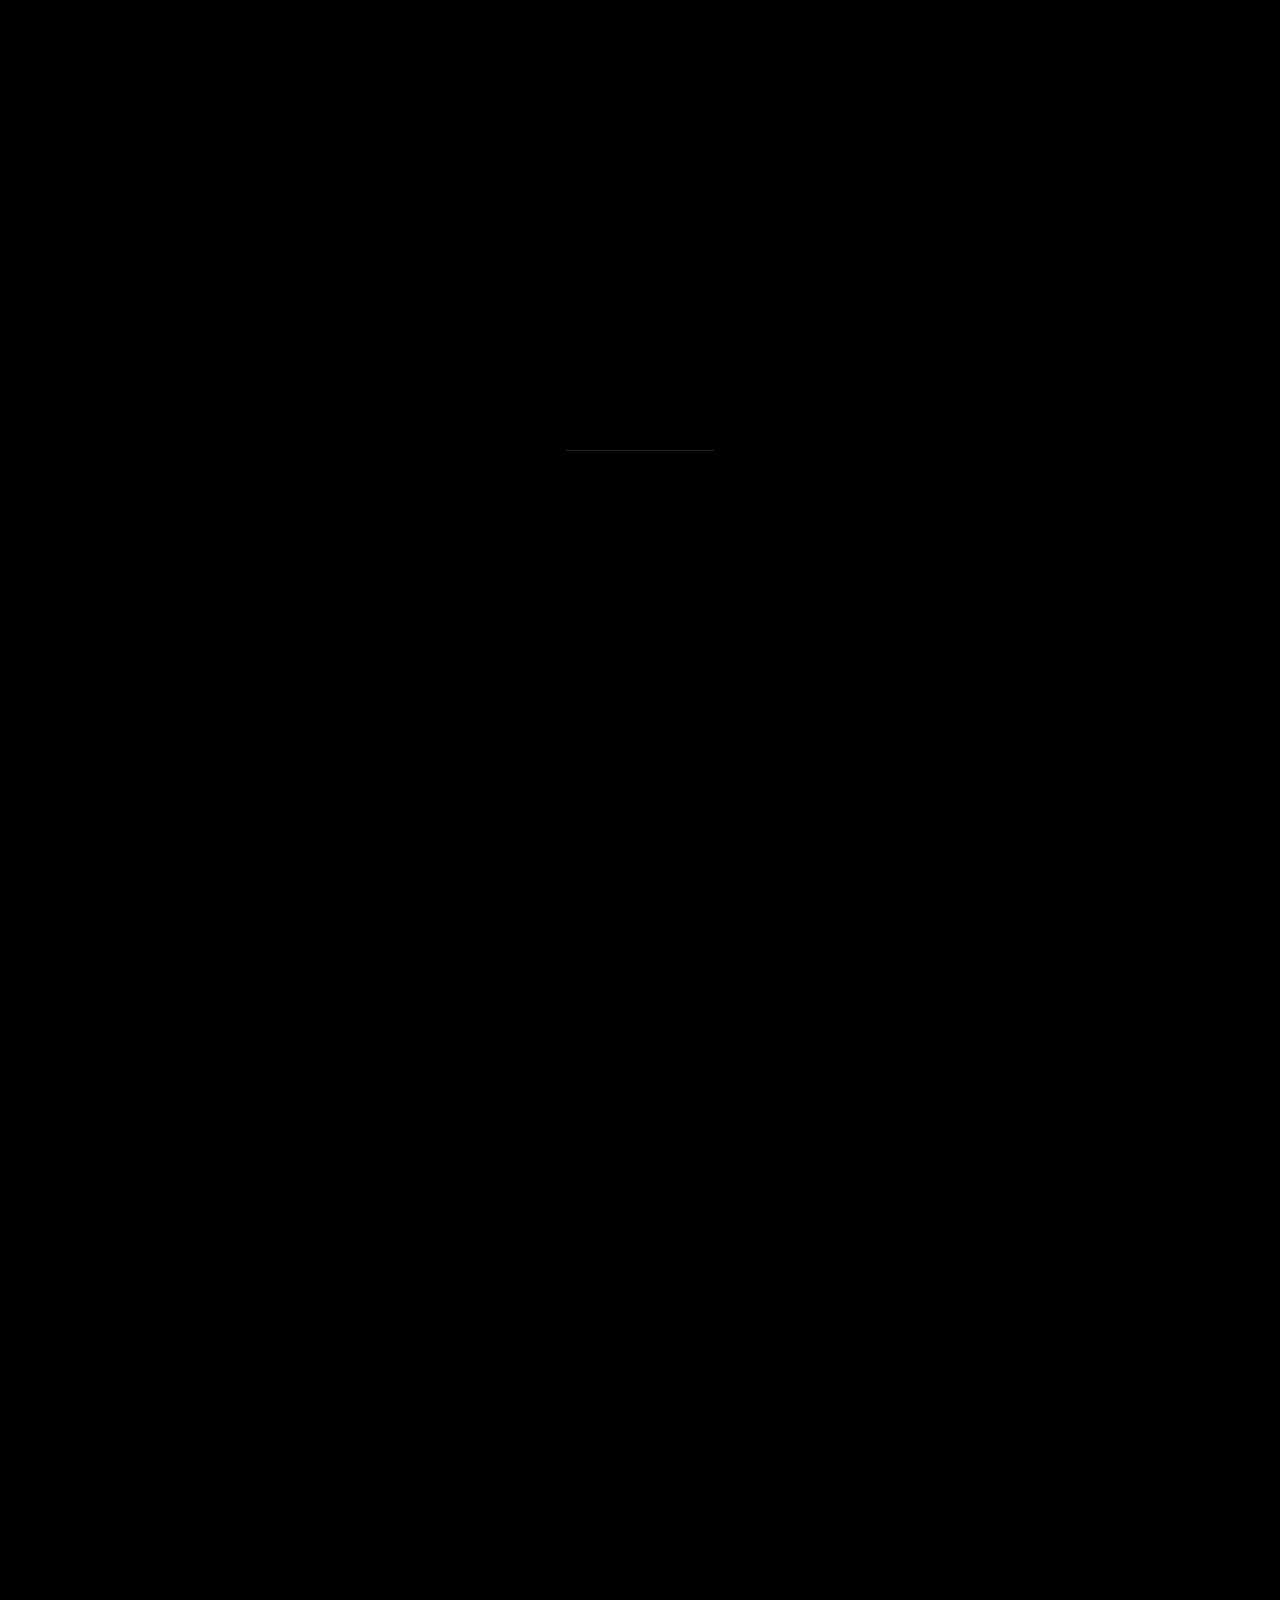
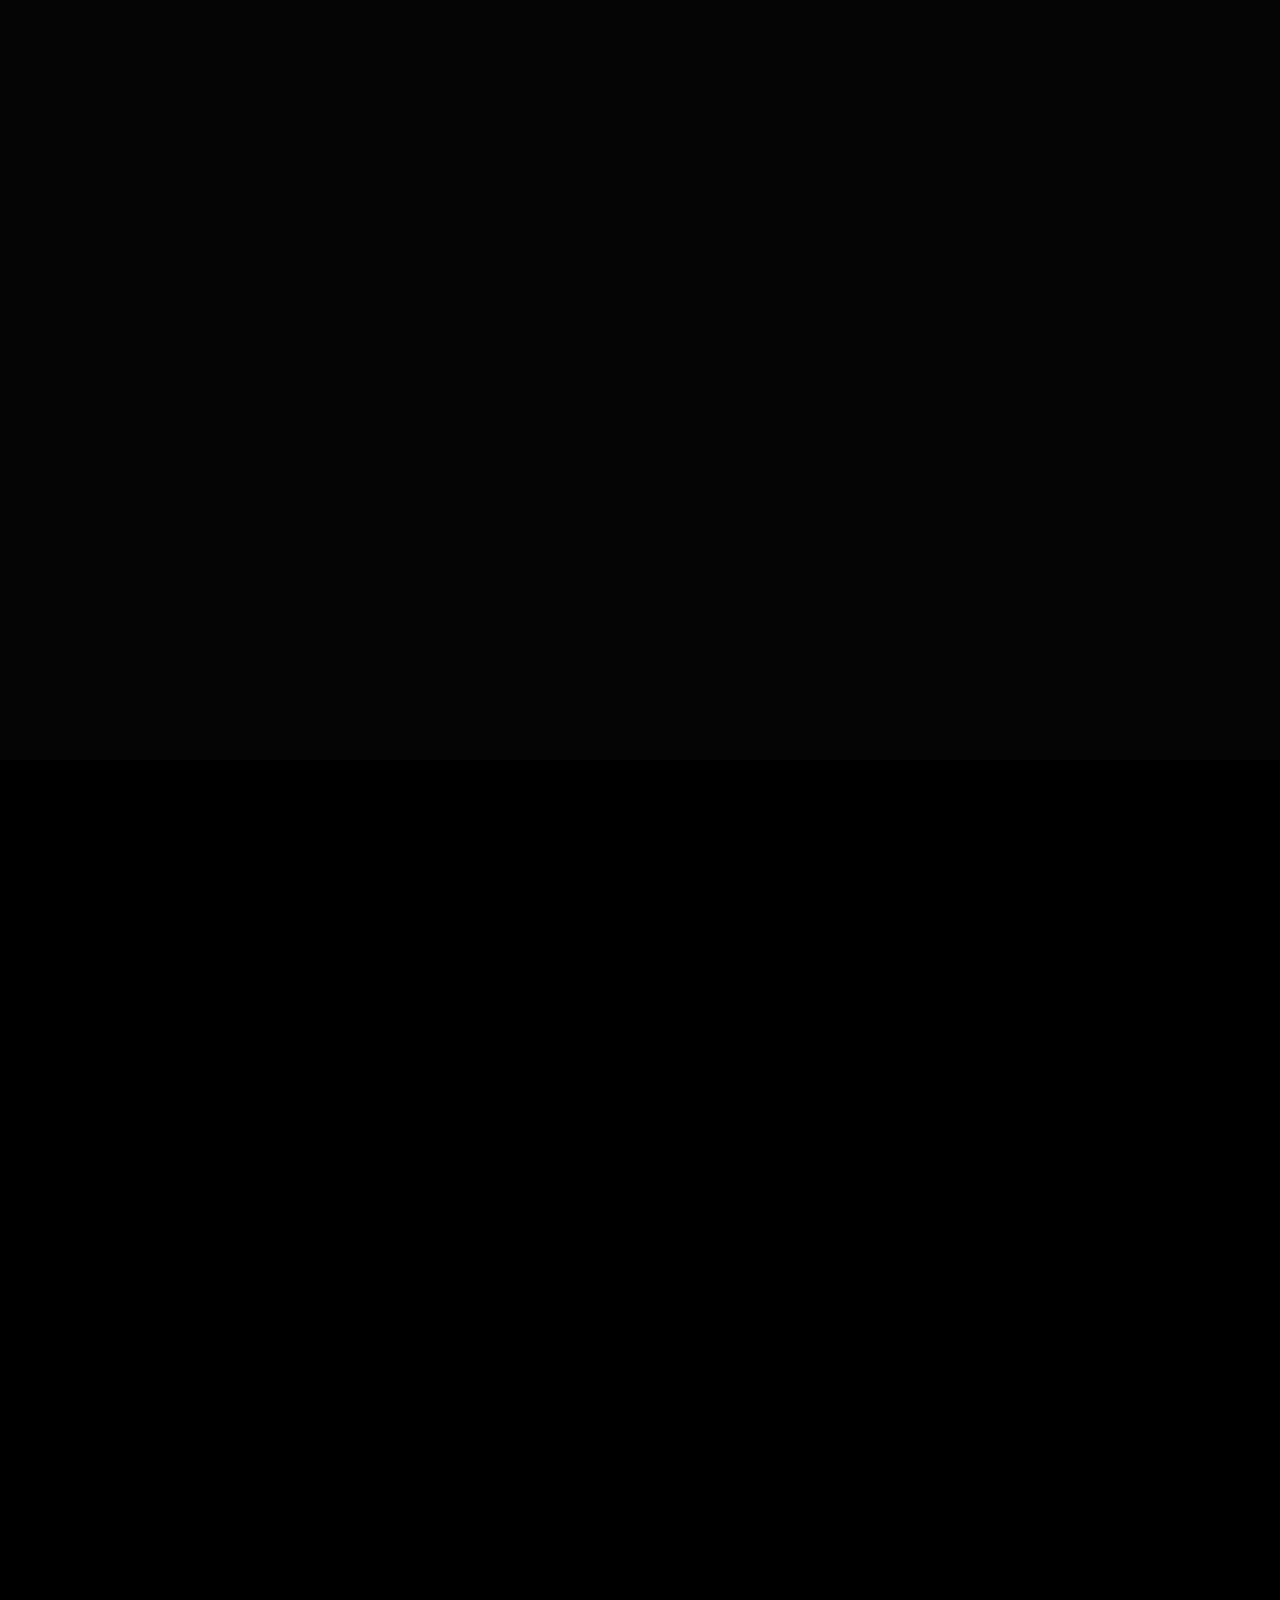
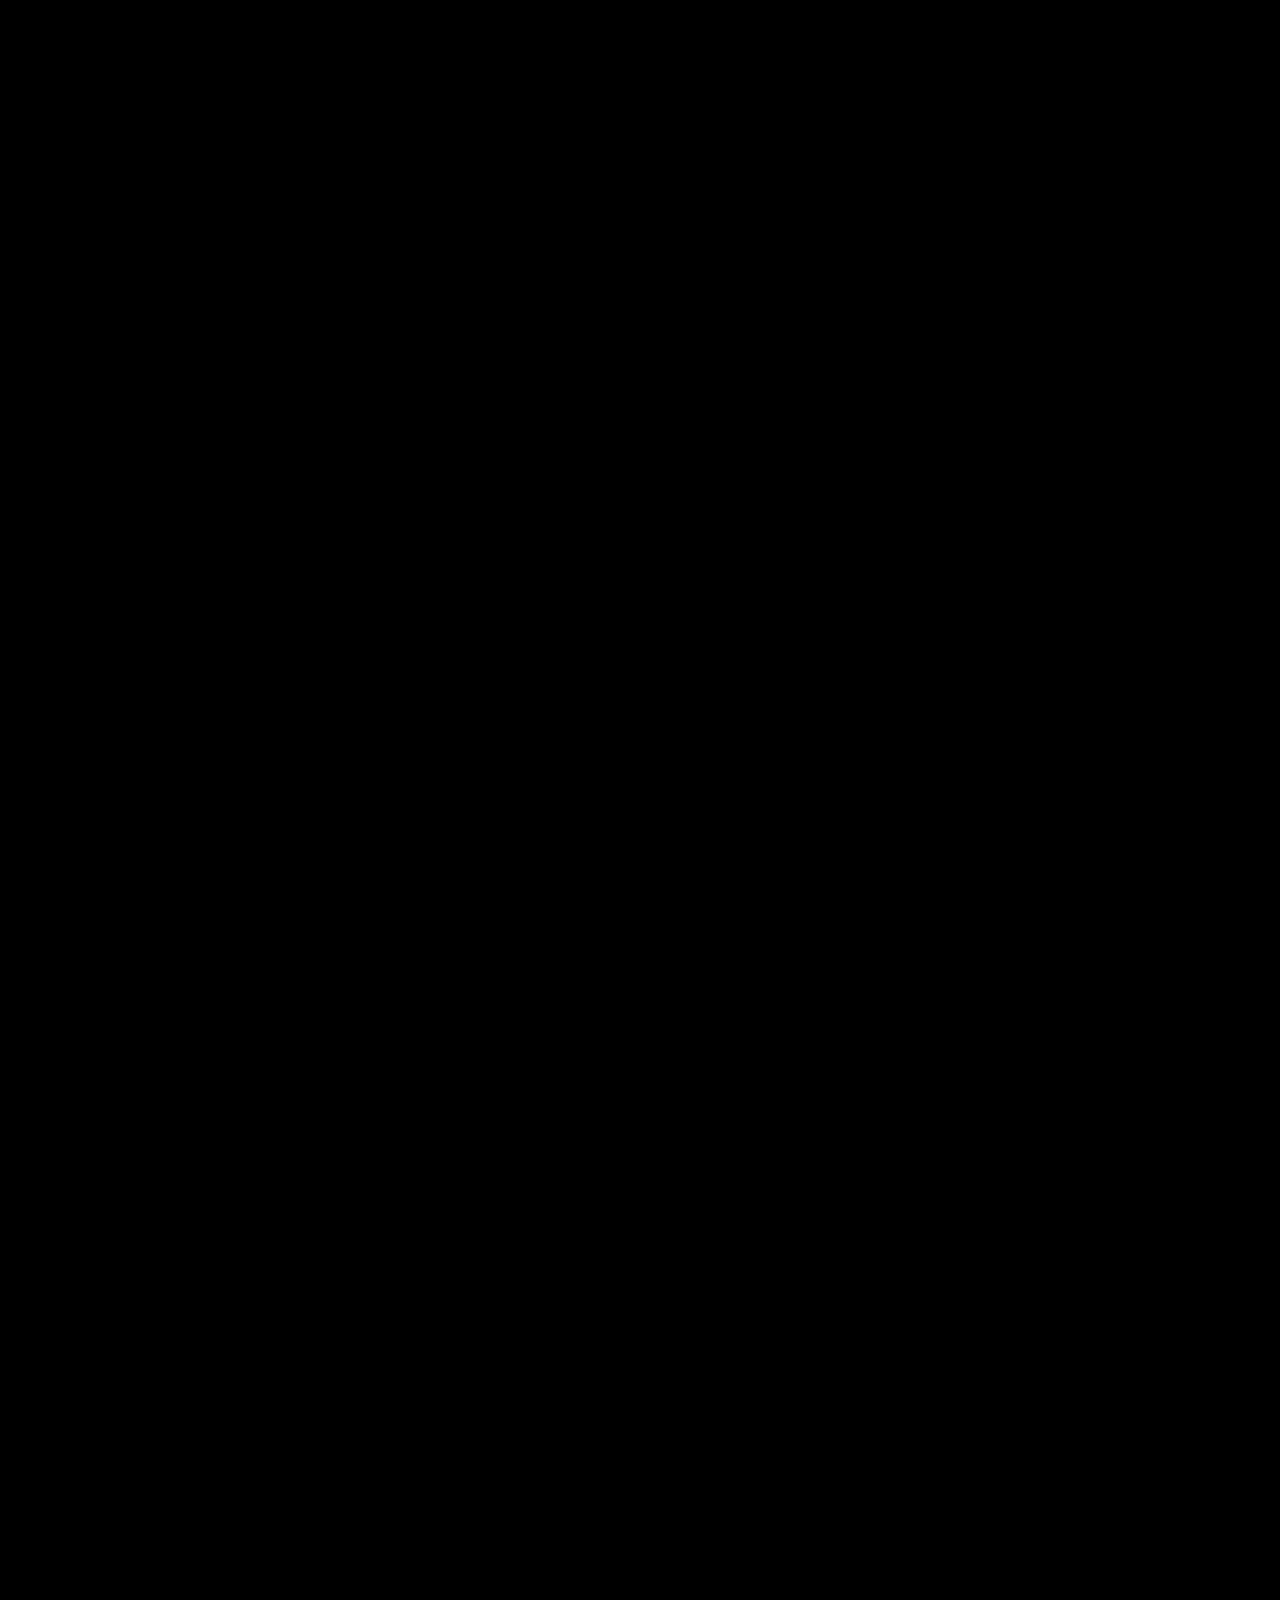
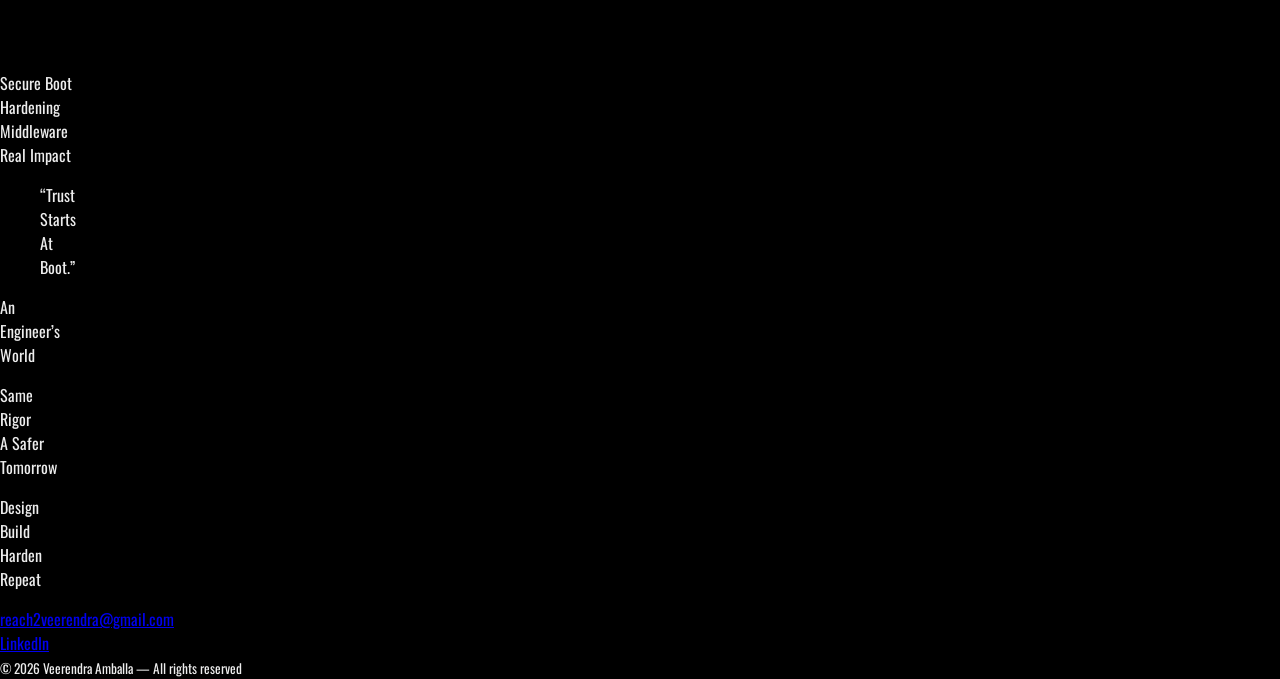
==== index.html @ 93f6debb "Publish veerendraamballa.com Static site for GitHub Pages: index.html, src/, public/, CNAME. Built f" ====
<!doctype html>
<html lang="en" class="is-booting">
<head>
<meta charset="utf-8">
<meta name="viewport" content="width=device-width, initial-scale=1, viewport-fit=cover">
<title>VEERENDRA AMBALLA — Embedded C++ · Automotive Cybersecurity · Secure Systems</title>
<meta name="description" content="Portfolio of Veerendra Amballa — embedded C++ and automotive cybersecurity lead. Secure boot, platform hardening, SOME/IP security, ISO/SAE 21434.">
<meta name="theme-color" content="#000000">
<link rel="canonical" href="https://veerendraamballa.com/">
<meta property="og:type" content="website">
<meta property="og:url" content="https://veerendraamballa.com/">
<meta property="og:title" content="Veerendra Amballa — Embedded C++ · Automotive Cybersecurity">
<meta property="og:description" content="Secure boot, platform hardening, SOME/IP security and ISO/SAE 21434. Ten years across BMW TechWorks, Aptiv, Harman and Honeywell.">
<meta property="og:image" content="https://veerendraamballa.com/public/og.jpg">
<meta property="og:image:width" content="1200">
<meta property="og:image:height" content="630">
<meta name="twitter:card" content="summary_large_image">
<link rel="icon" href="public/favicon.svg" type="image/svg+xml">

<link rel="preload" href="public/fonts/anton-400.woff2" as="font" type="font/woff2" crossorigin>
<link rel="preload" href="public/fonts/oswald-500.woff2" as="font" type="font/woff2" crossorigin>
<link rel="preload" href="public/fonts/oswald-700.woff2" as="font" type="font/woff2" crossorigin>
<link rel="stylesheet" href="src/styles/app.css">
<link rel="stylesheet" href="src/styles/universe.css">
<link rel="stylesheet" href="src/styles/chrono.css">
<link rel="stylesheet" href="src/styles/projects.css">
<link rel="stylesheet" href="src/styles/finale.css">
<link rel="stylesheet" href="src/styles/contact.css">
</head>
<body>

<!-- the real heading, for search engines and screen readers; the visible
     wordmark is drawn on the canvas so video can be clipped inside its letters -->
<h1 class="sr-only">Veerendra Amballa — Embedded C++ and Automotive Cybersecurity Lead. Welcome to my world.</h1>

<div class="stage-wrap">
  <canvas id="stage" aria-hidden="true"></canvas>

  <!-- ------------------------------------------------------------------ -->
  <header class="hdr" id="hdr">
    <svg class="hdr__rule" id="hdrRule" aria-hidden="true" preserveAspectRatio="none">
      <polyline id="hdrRulePath" fill="none" stroke="currentColor" stroke-width="1.25"
                vector-effect="non-scaling-stroke"/>
    </svg>

    <a class="hdr__mark" href="#" aria-label="Veerendra Amballa, home">
      <span class="mark-word">VEERENDRA</span>
    </a>

    <span class="hdr__div" aria-hidden="true"></span>

    <p class="hdr__roles">
      <span>Embedded C++</span><span>Cybersecurity</span><span>Secure Systems</span>
    </p>

    <nav class="hdr__nav" aria-label="Primary">
      <ul>
        <li><a href="#" class="is-active" data-nav>Home</a></li>
        <li><a href="#gallery" data-nav>Work</a></li>
        <li><a href="#chrono" data-nav>Journey</a></li>
        <li><a href="#universe" data-nav>Stack</a></li>
        <li><a href="#fin" data-nav>Contact</a></li>
      </ul>
    </nav>

    <div class="hdr__meta">
      <a class="hdr__link" href="https://www.linkedin.com/in/veerendra-amballa-807321243" target="_blank" rel="me noopener">LinkedIn<svg class="ic" viewBox="0 0 12 12" aria-hidden="true"><path d="M3 9 9 3M4.2 3H9v4.8" fill="none" stroke="currentColor" stroke-width="1.4" stroke-linecap="round" stroke-linejoin="round"/></svg><span class="sr-only"> (opens in a new tab)</span></a>
      <a class="hdr__cta" href="mailto:reach2veerendra@gmail.com">Get in touch</a>
    </div>

    <button class="hdr__burger" id="burger" aria-expanded="false" aria-controls="hdrNavMobile">
      <span aria-hidden="true"></span><span aria-hidden="true"></span>
      <span class="sr-only">Menu</span>
    </button>
  </header>

  <!-- ------------------------------------------------------------------ -->
  <div class="furniture" aria-hidden="true">
    <p class="welcome" id="welcome">
      <b class="welcome__dots">•••</b>
      <span class="welcome__text">Welcome to my world</span>
      <b class="welcome__dots">•••</b>
    </p>

    <p class="chip chip--artist" id="chipArtist"><span>•Engineer Veerendra•</span></p>
    <p class="chip chip--legend" id="chipLegend"><span>•10+ Years•</span></p>

    <div class="arrows arrows--l" id="arrowsL"></div>
    <div class="arrows arrows--r" id="arrowsR"></div>
    <!-- only the bottom-right grid remains: the top-left one sat under the
         navigation and fought with it -->
    <div class="grid-dots grid-dots--br" id="dotsBR"></div>
  </div>

  <!-- ------------------------------------------------------------------ -->
  <nav class="menu" id="menu" aria-label="Primary, expanded" hidden>
    <ul>
      <li><a href="#" class="is-active" data-nav>Home</a></li>
      <li><a href="#gallery" data-nav>Work</a></li>
      <li><a href="#chrono" data-nav>Journey</a></li>
      <li><a href="#universe" data-nav>Stack</a></li>
      <li><a href="#fin" data-nav>Contact</a></li>
    </ul>
    <p class="menu__contact">
      <a class="menu__c menu__c--solid" href="mailto:reach2veerendra@gmail.com"><svg class="ic" viewBox="0 0 16 12" aria-hidden="true"><path d="M1 1h14v10H1zM1 1.5l7 5.2 7-5.2" fill="none" stroke="currentColor" stroke-width="1.3" stroke-linejoin="round"/></svg>Email me</a>
      <a class="menu__c" href="https://www.linkedin.com/in/veerendra-amballa-807321243" target="_blank" rel="me noopener">LinkedIn<svg class="ic" viewBox="0 0 12 12" aria-hidden="true"><path d="M3 9 9 3M4.2 3H9v4.8" fill="none" stroke="currentColor" stroke-width="1.4" stroke-linecap="round" stroke-linejoin="round"/></svg></a>
    </p>
    <p class="menu__tag">••• Welcome to my world •••</p>
  </nav>

  <!-- ------------------------------------------------------------------ -->
  <div class="boot" id="boot">
    <div class="boot__bar"><i id="bootFill"></i></div>
    <button class="boot__enter" id="bootEnter" hidden>
      <span>Enter</span>
    </button>
  </div>

  <noscript>
    <div class="fallback">
      <p>VEERENDRA</p>
      <small>This opening is an animated experience. Please enable JavaScript.</small>
    </div>
  </noscript>
</div>

<main class="flow">
  <!-- the hero above is position:fixed, so this reserves its scroll height -->
  <div class="hero-spacer" aria-hidden="true"></div>

  <!-- ==================================================================== -->
  <!-- The creative-universe film itself, played as supplied. All labels and
       cards are part of the footage; the DOM adds only what a screen reader
       needs and a veil that breathes over the loop seam. -->
  <!-- The engineering universe: Veerendra's stack as a room of floating
       glass cards around the figure. Live DOM + SVG, no footage. -->
  <section class="universe" id="universe" aria-labelledby="uniTitle">
    <div class="universe__room" aria-hidden="true">
      <div class="universe__glow"></div>
      <svg class="universe__core" viewBox="-100 -100 200 200">
        <circle r="92" class="c1"/><circle r="74" class="c2"/>
        <circle r="56" class="c3"/><circle r="38" class="c4"/>
      </svg>
      <svg class="universe__lines" id="uniLines" preserveAspectRatio="none"></svg>
      <div class="universe__floor"><i></i><i></i><i></i></div>
    </div>

    <header class="universe__title" id="uniTitle">
      <p class="universe__over">Scene 02</p>
      <h2 class="universe__name">The Engineering<br>Universe</h2>
      <p class="universe__sub">C++ · Linux · QNX · Security</p>
    </header>

    <div class="universe__world" id="uniWorld">
      <ul class="universe__deck" id="uniDeck">
        <li class="u-card" style="--x:0.25;--y:0.19;--w:0.15;--d:0.55;--i:0">
          <span class="u-card__in"><b>C++</b><strong>C++11 / 14 / 17</strong><em>Embedded C++ · STL · POSIX</em></span>
        </li>
        <li class="u-card" style="--x:0.15;--y:0.4;--w:0.135;--d:0.85;--i:1">
          <span class="u-card__in"><b>LNX</b><strong>Embedded Linux</strong><em>Yocto · hardening</em></span>
        </li>
        <li class="u-card" style="--x:0.345;--y:0.415;--w:0.085;--d:0.35;--i:2">
          <span class="u-card__in"><b>QNX</b><strong>QNX</strong><em>RTOS platforms</em></span>
        </li>
        <li class="u-card" style="--x:0.3;--y:0.56;--w:0.08;--d:0.3;--i:3">
          <span class="u-card__in"><b>AAOS</b><strong>Android Automotive</strong><em>AVB · DM-Verity</em></span>
        </li>
        <li class="u-card" style="--x:0.23;--y:0.72;--w:0.095;--d:0.6;--i:4">
          <span class="u-card__in"><b>SEL</b><strong>SELinux</strong><em>Policy · KASLR</em></span>
        </li>
        <li class="u-card" style="--x:0.395;--y:0.7;--w:0.075;--d:0.25;--i:5">
          <span class="u-card__in"><b>TLS</b><strong>TLS</strong><em>OpenSSL</em></span>
        </li>
        <li class="u-card" style="--x:0.755;--y:0.2;--w:0.14;--d:0.8;--i:6">
          <span class="u-card__in"><b>BOOT</b><strong>Secure Boot</strong><em>TI K3 · TIFS / TISCI</em></span>
        </li>
        <li class="u-card" style="--x:0.675;--y:0.48;--w:0.095;--d:0.45;--i:7">
          <span class="u-card__in"><b>HSM</b><strong>HSM</strong><em>Key management</em></span>
        </li>
        <li class="u-card" style="--x:0.85;--y:0.4;--w:0.105;--d:0.7;--i:8">
          <span class="u-card__in"><b>S/IP</b><strong>SOME/IP</strong><em>vsomeip security</em></span>
        </li>
        <li class="u-card" style="--x:0.79;--y:0.62;--w:0.105;--d:0.6;--i:9">
          <span class="u-card__in"><b>AR</b><strong>AUTOSAR</strong><em>SecOC · BSW</em></span>
        </li>
        <li class="u-card" style="--x:0.605;--y:0.65;--w:0.08;--d:0.3;--i:10">
          <span class="u-card__in"><b>SAST</b><strong>Coverity · Black Duck</strong><em>SAST · SCA · CVE</em></span>
        </li>
        <li class="u-card" style="--x:0.69;--y:0.79;--w:0.09;--d:0.5;--i:11">
          <span class="u-card__in"><b>21434</b><strong>ISO/SAE 21434</strong><em>TARA · UNECE R155</em></span>
        </li>
      </ul>
      <img class="universe__figure" id="uniFigure" src="public/media/universe-figure.png"
           alt="" draggable="false" decoding="async">
    </div>

    <p class="u-cap u-cap--bl" aria-hidden="true">Platform<br>Security<br>Engineer</p>
    <p class="u-cap u-cap--br" aria-hidden="true">Ten Years<br>Five Teams<br>One Stack</p>
    <div class="universe__grain" aria-hidden="true"></div>
  </section>

  <!-- ==================================================================== -->
  <section class="chrono" id="chrono" aria-labelledby="chronoTitle">
    <div class="chrono__pin">
      <canvas id="chronoStage" aria-hidden="true"></canvas>

      <h2 class="chrono__title" id="chronoTitle">
        <span>A</span><span>Journey</span><span>Through</span><span>Time</span>
      </h2>
      <p class="chrono__rail" aria-hidden="true">
        <i></i>
        <span>Platforms</span><span>Security</span><span>People</span>
        <span>Projects</span><span>Me</span>
        <i></i>
      </p>

      <p class="chrono__hint" aria-hidden="true">
        Move<br>to travel<br>through time<i></i>
      </p>
      <p class="chrono__note chrono__note--bl" aria-hidden="true">
        Same<br>curiosity<br>a safer<br>tomorrow
      </p>
      <p class="chrono__note chrono__note--br" aria-hidden="true">
        Still<br>securing<br>what's<br>next<i></i>
      </p>

      <div class="chrono__deck" id="chronoDeck"></div>

      <!-- the figure's own layer, stacked over the deck: he stands in front
           of the timeline, looking at his journey -->
      <canvas id="chronoFront" aria-hidden="true"></canvas>
    </div>
  </section>

  <!-- ==================================================================== -->
  <section class="gallery" id="gallery" aria-labelledby="galleryTitle">
    <div class="gallery__pin">
      <canvas id="galleryStage" aria-hidden="true"></canvas>

      <div class="gallery__world">
        <div class="gallery__deck" id="galleryDeck"></div>
        <img class="gallery__person" id="galleryPerson"
             src="public/projects/person.png" alt="" draggable="false">
      </div>

      <h2 class="g-label g-label--projects" id="galleryTitle">Projects</h2>
      <p class="g-label g-label--ideas" aria-hidden="true">
        ECUs<br>Platforms<br>Middleware<br><b>Real Impact</b>
      </p>
      <p class="g-label g-label--scroll" aria-hidden="true">
        Scroll<br>Explore<br>Interact
      </p>
      <p class="g-label g-label--real" aria-hidden="true">
        Real<br>Projects<br>Real<br>Stories
      </p>
      <p class="g-label g-label--tomorrow" aria-hidden="true">
        Engineering<br>A Safer<br>Tomorrow
      </p>
      <span class="g-label g-label--num" id="galleryNum" aria-hidden="true">01</span>
    </div>
  </section>

</main>

<!-- ====================================================================== -->
<footer class="fin" id="fin" aria-label="Closing">
  <div class="fin__pin">
  <h2 class="sr-only">Veerendra Amballa</h2>

  <div class="fin__stage1" id="finStage1">
    <canvas id="finBack" aria-hidden="true"></canvas>
    <canvas id="finMan" aria-hidden="true"></canvas>

    <p class="f-cap f-cap--tl" aria-hidden="true">
      Secure Boot<br>Hardening<br>Middleware<br>Real Impact
    </p>
    <blockquote class="f-cap f-cap--quote">
      &ldquo;Trust<br>Starts<br>At<br>Boot.&rdquo;
    </blockquote>
    <p class="f-cap f-cap--blw" aria-hidden="true">An<br>Engineer&rsquo;s<br>World</p>
    <p class="f-cap f-cap--tr" aria-hidden="true">
      Same<br>Rigor<br>A Safer<br>Tomorrow
    </p>
    <p class="f-cap f-cap--br" aria-hidden="true">Design<br>Build<br>Harden<br>Repeat</p>
  </div>

  <div class="fin__dim" id="finDim" aria-hidden="true"></div>

  <!-- the second frame of the finale: slides in from the left on scroll.
       Dormant until its image exists (see boot6's candidate list). -->
  <figure class="fin__frame2" id="finFrame2" hidden inert>
    <img id="finFrame2Img" alt="" draggable="false" decoding="async">
    <div class="fin__cta" id="contact">
      <p class="fin__ctaOver">Open to conversations</p>
      <h3 class="fin__ctaHead">Let&rsquo;s <br>talk.</h3>
      <p class="fin__ctaSub">Embedded C++, platform security and secure boot.<br>Based in Hyderabad, India.</p>
      <div class="fin__ctaRow">
        <a class="btn btn--solid" href="mailto:reach2veerendra@gmail.com"><svg class="ic" viewBox="0 0 16 12" aria-hidden="true"><path d="M1 1h14v10H1zM1 1.5l7 5.2 7-5.2" fill="none" stroke="currentColor" stroke-width="1.3" stroke-linejoin="round"/></svg><span>reach2veerendra@gmail.com</span></a>
        <a class="btn btn--line" href="https://www.linkedin.com/in/veerendra-amballa-807321243" target="_blank" rel="me noopener"><span>LinkedIn</span><svg class="ic" viewBox="0 0 12 12" aria-hidden="true"><path d="M3 9 9 3M4.2 3H9v4.8" fill="none" stroke="currentColor" stroke-width="1.4" stroke-linecap="round" stroke-linejoin="round"/></svg><span class="sr-only"> (opens in a new tab)</span></a>
      </div>
      <p class="fin__ctaCopy">
        <button type="button" class="copy" data-copy="reach2veerendra@gmail.com">Copy email address</button>
        <span class="copy__status" role="status" aria-live="polite"></span>
      </p>
    </div>
    <small class="fin__ctaLegal">&copy; 2026 Veerendra Amballa</small>
  </figure>

  <div class="fin__bar">
    <a href="mailto:reach2veerendra@gmail.com">reach2veerendra@gmail.com</a>
    <nav class="fin__soc" aria-label="Social">
      <a href="https://www.linkedin.com/in/veerendra-amballa-807321243" rel="me noopener" target="_blank">LinkedIn</a>
    </nav>
    <small class="fin__c">&copy; 2026 Veerendra Amballa &mdash; All rights reserved</small>
  </div>
  </div>
</footer>

<!-- contact stays one click away between the hero and the finale -->
<aside class="dock" id="dock" aria-label="Contact" hidden>
  <a class="dock__btn dock__btn--solid" href="mailto:reach2veerendra@gmail.com" aria-label="Email Veerendra"><svg class="ic" viewBox="0 0 16 12" aria-hidden="true"><path d="M1 1h14v10H1zM1 1.5l7 5.2 7-5.2" fill="none" stroke="currentColor" stroke-width="1.3" stroke-linejoin="round"/></svg><span>Email</span></a>
  <a class="dock__btn" href="https://www.linkedin.com/in/veerendra-amballa-807321243" target="_blank" rel="me noopener" aria-label="Veerendra on LinkedIn, opens in a new tab"><span>LinkedIn</span><svg class="ic" viewBox="0 0 12 12" aria-hidden="true"><path d="M3 9 9 3M4.2 3H9v4.8" fill="none" stroke="currentColor" stroke-width="1.4" stroke-linecap="round" stroke-linejoin="round"/></svg></a>
</aside>

<script type="module" src="src/main.js"></script>
</body>
</html>
---- src/styles/app.css ----
/* ==========================================================================
   GIREESH — hero
   The artwork itself (background, wordmark, the three people) is drawn on the
   WebGL canvas. Everything in this file is the furniture layered over it:
   header, welcome strip, chips, arrows, dot grids.
   ========================================================================== */

@font-face {
  font-family: 'Anton';
  src: url('../../public/fonts/anton-400.woff2') format('woff2');
  font-weight: 400; font-style: normal; font-display: block;
}
@font-face {
  font-family: 'Oswald';
  src: url('../../public/fonts/oswald-300.woff2') format('woff2');
  font-weight: 300; font-style: normal; font-display: swap;
}
@font-face {
  font-family: 'Oswald';
  src: url('../../public/fonts/oswald-400.woff2') format('woff2');
  font-weight: 400; font-style: normal; font-display: swap;
}
@font-face {
  font-family: 'Oswald';
  src: url('../../public/fonts/oswald-500.woff2') format('woff2');
  font-weight: 500; font-style: normal; font-display: swap;
}
@font-face {
  font-family: 'Oswald';
  src: url('../../public/fonts/oswald-600.woff2') format('woff2');
  font-weight: 600; font-style: normal; font-display: swap;
}
@font-face {
  font-family: 'Oswald';
  src: url('../../public/fonts/oswald-700.woff2') format('woff2');
  font-weight: 700; font-style: normal; font-display: swap;
}

:root {
  --ink:      #de1b1c;
  --ink-hot:  #ff2a2b;
  --paper:    #ededed;
  --black:    #000;
  --dim:      #8a8a8a;
  --dimmer:   #4e4e4e;

  --ui:  'Oswald', 'Arial Narrow', system-ui, sans-serif;
  --disp:'Anton', 'Arial Narrow', Impact, sans-serif;

  /* the header height also sets the hero's top breathing room */
  --hdr-h: clamp(56px, 7.4vh, 82px);
  --edge:  clamp(14px, 1.55vw, 26px);

  --ease-out: cubic-bezier(.16, 1, .3, 1);
  --ease-in-out: cubic-bezier(.76, 0, .24, 1);
}

*, *::before, *::after { box-sizing: border-box; }

html, body {
  margin: 0;
  min-height: 100%;
  background: #000;
  color: var(--paper);
  font-family: var(--ui);
  /* the document scrolls now that more scenes follow the hero; sideways
     overflow is CLIPPED, not hidden - overflow-x:hidden promotes body to a
     scroll container, which silently breaks every position:sticky pin in the
     scenes below (the canvas scrolls away and leaves bare background) */
  overflow-x: clip;
  -webkit-font-smoothing: antialiased;
  text-rendering: optimizeLegibility;
}

/* nothing may paint before the sequence is ready to start on true black */
html.is-booting .furniture,
html.is-booting .hdr { opacity: 0; }

.sr-only {
  position: absolute; width: 1px; height: 1px; padding: 0; margin: -1px;
  overflow: hidden; clip: rect(0 0 0 0); white-space: nowrap; border: 0;
}

.stage-wrap {
  position: fixed; inset: 0;
  overflow: hidden;
  background: #000;
  z-index: 1;
}

#stage {
  position: absolute; inset: 0;
  width: 100%; height: 100%;
  display: block;
}

/* ==========================================================================
   Header
   ========================================================================== */

.hdr {
  position: absolute; top: 0; left: 0; right: 0;
  height: var(--hdr-h);
  display: flex;
  align-items: center;
  gap: clamp(12px, 1.6vw, 26px);
  padding: 0 var(--edge);
  z-index: 20;
  pointer-events: none;
}
.hdr > * { pointer-events: auto; }

.hdr__rule {
  position: absolute; left: 0; right: 0; top: 0;
  width: 100%; height: 100%;
  color: #6d6d6d;
  pointer-events: none;
  overflow: visible;
}
.hdr__rule polyline {
  stroke-dasharray: var(--len, 2000);
  stroke-dashoffset: var(--len, 2000);
}
.is-header .hdr__rule polyline {
  transition: stroke-dashoffset 1.15s var(--ease-out);
  stroke-dashoffset: 0;
}

.hdr__mark {
  text-decoration: none;
  line-height: 1;
  flex: 0 0 auto;
}
.mark-word {
  display: block;
  font-family: var(--disp);
  font-size: clamp(20px, 2.05vw, 34px);
  letter-spacing: .012em;
  /* the same distressed surface as the big wordmark, so the two agree.
     NB the red must be a background-color: with background-clip:text the
     text fill is transparent, so `color` alone paints nothing and the mark
     comes out as bare grey texture. */
  background-color: var(--ink);
  background-image: url('../../public/tex/grunge.png');
  background-size: 260px;
  background-blend-mode: multiply;
  -webkit-background-clip: text;
  background-clip: text;
  -webkit-text-fill-color: transparent;
  filter: saturate(1.35) contrast(1.16) brightness(1.18);
}

.hdr__div {
  width: 1px; height: 42%;
  background: #3a3a3a;
  flex: 0 0 auto;
}

.hdr__roles {
  margin: 0;
  display: grid;
  gap: 1px;
  font-size: clamp(7.5px, .61vw, 9.5px);
  font-weight: 400;
  letter-spacing: .34em;
  text-transform: uppercase;
  color: var(--dim);
  line-height: 1.42;
  flex: 0 0 auto;
}

.hdr__nav { margin-inline: auto; }
.hdr__nav ul {
  display: flex;
  gap: clamp(16px, 2.4vw, 44px);
  list-style: none;
  margin: 0; padding: 0;
}
.hdr__nav a {
  position: relative;
  display: block;
  padding: 6px 0;
  font-size: clamp(9px, .72vw, 11.5px);
  font-weight: 500;
  letter-spacing: .26em;
  text-transform: uppercase;
  text-decoration: none;
  color: var(--dim);
  transition: color .38s var(--ease-out);
}
.hdr__nav a::after {                       /* the red dot under the active item */
  content: '';
  position: absolute;
  left: 50%; bottom: -3px;
  width: 4px; height: 4px;
  margin-left: -2px;
  border-radius: 50%;
  background: var(--ink);
  transform: scale(0);
  transition: transform .42s var(--ease-out);
}
.hdr__nav a:hover, .hdr__nav a:focus-visible { color: var(--paper); }
.hdr__nav a.is-active { color: var(--paper); }
.hdr__nav a.is-active::after,
.hdr__nav a:hover::after { transform: scale(1); }

.hdr__meta {
  display: grid;
  justify-items: end;
  gap: 5px;
  flex: 0 0 auto;
}
.hdr__metaLabel {
  font-size: clamp(7.5px, .6vw, 9.5px);
  font-weight: 400;
  letter-spacing: .3em;
  text-transform: uppercase;
  color: var(--dim);
  white-space: nowrap;
}
.hdr__pips { display: flex; gap: 5px; }
.hdr__pips i {
  width: 5px; height: 5px; border-radius: 50%;
  background: var(--ink);
  opacity: .9;
}

.hdr__burger { display: none; }

/* staggered arrival ------------------------------------------------------ */
.hdr__mark, .hdr__div, .hdr__roles, .hdr__nav li, .hdr__meta {
  opacity: 0;
  transform: translateY(-9px);
}
.is-header .hdr__mark,
.is-header .hdr__div,
.is-header .hdr__roles,
.is-header .hdr__nav li,
.is-header .hdr__meta {
  opacity: 1;
  transform: none;
  transition: opacity .7s var(--ease-out), transform .8s var(--ease-out);
}
.is-header .hdr__mark   { transition-delay: .18s; }
.is-header .hdr__div    { transition-delay: .26s; }
.is-header .hdr__roles  { transition-delay: .30s; }
.is-header .hdr__nav li { transition-delay: calc(.36s + var(--i) * .055s); }
.is-header .hdr__meta   { transition-delay: .62s; }

/* ==========================================================================
   Hero furniture
   ========================================================================== */

.furniture {
  position: absolute; inset: 0;
  z-index: 15;
  pointer-events: none;
}

/* --- WELCOME TO MY WORLD: drops in from above ---------------------------
   Sits ABOVE every other layer except the header, and carries its own soft
   dark halo, so it stays legible whatever passes behind it — the wordmark,
   the figure's head, or plain black.                                       */
.welcome {
  position: absolute;
  top: var(--welcome-y, 17.5%);
  left: 50%;
  z-index: 4;
  margin: 0;
  display: flex;
  align-items: center;
  gap: .55em;
  white-space: nowrap;
  font-size: var(--welcome-size, 17px);
  font-weight: 700;
  letter-spacing: .19em;
  text-transform: uppercase;
  color: #fff;
  text-shadow:
    0 0 .06em rgba(0, 0, 0, .95),
    0 0 .55em rgba(0, 0, 0, .92),
    0 0 1.4em rgba(0, 0, 0, .75);
  transform: translate(-50%, calc(-140% - 12px));
  opacity: 0;
  filter: blur(6px);
}
.welcome__dots { letter-spacing: .12em; font-size: .96em; }
.is-welcome .welcome {
  opacity: 1;
  filter: blur(0);
  transform: translate(-50%, -50%);
  /* fast, confident entrance that overshoots a touch, then settles */
  transition:
    transform .82s cubic-bezier(.14, .86, .22, 1.06),
    opacity .34s ease-out,
    filter .5s var(--ease-out);
}

/* --- inverted chips ----------------------------------------------------- */
.chip {
  position: absolute;
  z-index: 2;
  margin: 0;
  padding: .30em .5em .24em;
  background: var(--paper);
  color: #060606;
  font-size: var(--chip-size, 13px);
  font-weight: 600;
  letter-spacing: .1em;
  text-transform: uppercase;
  line-height: 1;
  white-space: nowrap;
  opacity: 0;
}
.chip--artist {
  left: var(--artist-x, 1.5%);
  top: var(--artist-y, 68.8%);
  transform: translateX(-118%);
}
.chip--legend {
  left: var(--legend-x, 88.1%);
  top: var(--legend-y, 26.8%);
  transform: translateX(118%);
}
.is-artist .chip--artist,
.is-legend .chip--legend {
  opacity: 1;
  transform: translateX(0);
  transition: transform .78s var(--ease-out), opacity .3s linear;
}

/* --- edge arrows -------------------------------------------------------- */
.arrows {
  position: absolute;
  top: var(--arrow-top, 34.5%);
  height: var(--arrow-span, 28%);
  display: flex;
  flex-direction: column;
  justify-content: space-between;
}
.arrows--l { left: var(--arrow-l, 1.8%); }
.arrows--r { left: var(--arrow-r, 97.5%); }
.arrows i {
  display: block;
  width: 0; height: 0;
  border-style: solid;
  border-width: var(--arrow-h, 7px) 0 var(--arrow-h, 7px) var(--arrow-w, 11px);
  border-color: transparent transparent transparent var(--paper);
  opacity: 0;
}
.arrows--l i { transform: translateX(-26px); }
.arrows--r i { transform: translateX(26px); }
.is-arrows .arrows i {
  opacity: .92;
  transform: none;
  transition: transform .62s var(--ease-out), opacity .4s linear;
  transition-delay: calc(var(--i) * .06s);
}
.is-arrows .arrows--r i { transition-delay: calc((4 - var(--i)) * .06s); }

/* --- corner dot grids --------------------------------------------------- */
.grid-dots {
  position: absolute;
  display: grid;
  grid-template-columns: repeat(8, 1fr);
  gap: var(--dot-gap, 6px);
}
.grid-dots--br {
  left: var(--dots-br-x, 98.4%); top: var(--dots-br-y, 95%);
  transform: translate(-100%, -100%);
}
.grid-dots i {
  display: block;
  width: var(--dot-size, 9px);
  height: var(--dot-size, 9px);
  border-radius: 50%;
  background: var(--paper);
  opacity: 0;
  transform: scale(.2);
}
.is-dots .grid-dots i {
  opacity: .95;
  transform: none;
  transition: transform .5s var(--ease-out), opacity .34s linear;
  transition-delay: calc(var(--i) * .022s);
}

/* ==========================================================================
   Mobile menu — the burger opens a full-bleed sheet in the artwork's voice
   ========================================================================== */

.menu {
  position: absolute; inset: 0;
  z-index: 18;
  display: grid;
  place-content: center;
  gap: 8px;
  background: rgba(0, 0, 0, .93);
  -webkit-backdrop-filter: blur(10px);
  backdrop-filter: blur(10px);
  opacity: 0;
  visibility: hidden;
  transition: opacity .45s ease, visibility .45s;
}
.is-menu .menu { opacity: 1; visibility: visible; }
.menu ul { list-style: none; margin: 0; padding: 0; display: grid; gap: 6px; }
.menu a {
  display: block;
  text-align: center;
  text-decoration: none;
  font-family: var(--disp);
  font-size: clamp(38px, 11vw, 64px);
  line-height: 1.06;
  color: var(--ink);
  background-color: var(--ink);
  background-image: url('../../public/tex/grunge.png');
  background-size: 300px;
  background-blend-mode: multiply;
  -webkit-background-clip: text;
  background-clip: text;
  -webkit-text-fill-color: transparent;
  filter: saturate(1.3) contrast(1.12) brightness(1.15);
  opacity: 0;
  transform: translateY(26px);
  transition: opacity .4s ease, transform .55s var(--ease-out);
}
.menu a.is-active, .menu a:hover { filter: saturate(1.5) contrast(1.2) brightness(1.4); }
.is-menu .menu a {
  opacity: 1;
  transform: none;
  transition-delay: calc(.06s + var(--i, 0) * .05s);
}
.menu__tag {
  margin: 26px 0 0;
  text-align: center;
  font-size: 11px;
  font-weight: 600;
  letter-spacing: .3em;
  text-transform: uppercase;
  color: var(--dim);
  opacity: 0;
  transition: opacity .5s ease .3s;
}
.is-menu .menu__tag { opacity: 1; }

/* ==========================================================================
   Boot / loading — deliberately almost invisible
   ========================================================================== */

.boot {
  position: absolute; inset: 0;
  z-index: 60;
  display: grid;
  place-items: center;
  background: #000;
  transition: opacity .5s ease-out, visibility .5s;
}
.boot.is-done { opacity: 0; visibility: hidden; pointer-events: none; }

.boot__bar {
  width: min(148px, 26vw);
  height: 1px;
  background: rgba(255, 255, 255, .13);
  overflow: hidden;
  opacity: 0;
  animation: bootIn .5s ease-out .35s forwards;   /* only if loading is slow */
}
.boot__bar i {
  display: block; height: 100%; width: 0%;
  background: var(--paper);
  transition: width .3s ease-out;
}
@keyframes bootIn { to { opacity: 1; } }

.boot__enter {
  position: absolute;
  appearance: none;
  border: 1px solid rgba(255, 255, 255, .28);
  background: transparent;
  color: var(--paper);
  font-family: var(--ui);
  font-size: 11px;
  font-weight: 500;
  letter-spacing: .32em;
  text-transform: uppercase;
  padding: 14px 30px 12px;
  cursor: pointer;
  transition: background .35s, border-color .35s, letter-spacing .35s;
}
.boot__enter:hover { background: var(--ink); border-color: var(--ink); letter-spacing: .4em; }

.fallback {
  position: absolute; inset: 0;
  display: grid; place-content: center; text-align: center; gap: 12px;
}
.fallback p {
  font-family: var(--disp); font-size: 16vw; color: var(--ink); margin: 0;
}
.fallback small { color: var(--dim); letter-spacing: .2em; text-transform: uppercase; }

/* ==========================================================================
   Small screens — the composition is landscape by nature, so on a phone the
   furniture thins out rather than piling up on top of the wordmark.
   ========================================================================== */

@media (max-width: 760px) {
  .hdr { gap: 10px; }
  .hdr__div, .hdr__roles, .hdr__meta { display: none; }
  .hdr__nav { display: none; }
  .hdr__burger {
    display: grid;
    gap: 5px;
    margin-left: auto;
    appearance: none; border: 0; background: none; padding: 6px 0;
    cursor: pointer;
  }
  .hdr__burger span {
    display: block; width: 26px; height: 1.5px; background: var(--paper);
    transition: transform .4s var(--ease-out);
  }
  .hdr__burger[aria-expanded="true"] span:first-child { transform: translateY(3.25px) rotate(45deg); }
  .hdr__burger[aria-expanded="true"] span:last-child  { transform: translateY(-3.25px) rotate(-45deg); }

  .arrows { display: none; }
}

@media (prefers-reduced-motion: reduce) {
  .welcome, .chip, .arrows i, .grid-dots i,
  .hdr__mark, .hdr__div, .hdr__roles, .hdr__nav li, .hdr__meta {
    transition-duration: .01ms !important;
    transition-delay: 0ms !important;
  }
}
---- src/styles/universe.css ----
/* ==========================================================================
   Scene two — the engineering universe.
   A dark room, a red core burning behind the figure, and twelve glass cards
   holding the stack. Everything is live DOM + SVG: the cards rise together
   as one event, then float; the pointer leans the room by depth; red lines
   run from the core out to each card.
   Card geometry comes from custom properties set inline per card:
     --x / --y  centre, as fractions of the section
     --w        width, as a fraction of the section width
     --d        depth 0..1 (near cards move more and sit brighter)
   ========================================================================== */

.flow {
  position: relative;
  z-index: 2;
}

html { scroll-behavior: smooth; }

/* The hero is position:fixed, so its scroll height has to be reserved here or
   the universe would start at the top of the document and sit on top of it. */
.hero-spacer {
  height: 100svh;
  pointer-events: none;
}

.universe {
  --px: 0;                 /* pointer, -1..1, written by boot2 */
  --py: 0;
  position: relative;
  height: 100svh;
  min-height: 520px;
  background: #000;
  overflow: hidden;
  box-shadow: 0 -1px 0 0 #000;
  container-type: size;
}

/* ---- the room ------------------------------------------------------------ */
.universe__room { position: absolute; inset: 0; }

.universe__glow {
  position: absolute;
  inset: 0;
  background:
    radial-gradient(38% 46% at 50% 54%, rgba(222, 27, 28, 0.34), transparent 70%),
    radial-gradient(70% 34% at 50% 96%, rgba(150, 12, 14, 0.30), transparent 72%),
    radial-gradient(120% 90% at 50% 40%, #120405 0%, #050102 60%, #000 100%);
  opacity: 0;
  transition: opacity 2.2s var(--ease-out);
}
.universe.is-on .universe__glow { opacity: 1; }

.universe__core {
  position: absolute;
  left: 50%;
  top: 50%;
  width: min(62cqh, 46cqw);
  aspect-ratio: 1;
  translate: calc(-50% + var(--px) * -6px) calc(-50% + var(--py) * -4px);
  opacity: 0;
  scale: 0.86;
  transition: opacity 1.8s var(--ease-out) 0.2s, scale 2.4s var(--ease-out) 0.2s;
  overflow: visible;
}
.universe.is-on .universe__core { opacity: 1; scale: 1; }
.universe__core circle {
  fill: none;
  stroke: var(--ink);
  vector-effect: non-scaling-stroke;
  transform-origin: 0 0;
}
.universe__core .c1 { stroke-width: 1; stroke-dasharray: 2 5; opacity: 0.55; animation: uSpin 90s linear infinite; }
.universe__core .c2 { stroke-width: 1.5; stroke-dasharray: 120 40 14 40; opacity: 0.85; animation: uSpin 46s linear infinite reverse; filter: drop-shadow(0 0 6px rgba(255, 42, 43, 0.8)); }
.universe__core .c3 { stroke-width: 1; stroke-dasharray: 60 22; opacity: 0.5; animation: uSpin 30s linear infinite; }
.universe__core .c4 { stroke-width: 2; stroke-dasharray: 30 90; opacity: 0.9; animation: uSpin 18s linear infinite reverse; filter: drop-shadow(0 0 8px rgba(255, 42, 43, 0.9)); }
@keyframes uSpin { to { rotate: 360deg; } }

.universe__lines {
  position: absolute;
  inset: 0;
  width: 100%;
  height: 100%;
  overflow: visible;
}
.universe__lines path {
  fill: none;
  stroke: var(--ink-hot);
  stroke-width: 1;
  vector-effect: non-scaling-stroke;
  opacity: 0;
  stroke-dasharray: 1;
  stroke-dashoffset: 1;
  transition: stroke-dashoffset 1.6s var(--ease-out) calc(0.9s + var(--i) * 0.03s),
              opacity 0.6s ease 0.9s;
}
.universe.is-on .universe__lines path { opacity: 0.34; stroke-dashoffset: 0; }
.universe__lines circle {
  fill: #ffd9c8;
  opacity: 0;
  filter: drop-shadow(0 0 4px #ff2a2b);
}
.universe.is-live .universe__lines circle { opacity: 0.9; }

.universe__floor {
  position: absolute;
  left: 50%;
  top: 88%;
  width: min(74cqw, 120cqh);
  aspect-ratio: 5 / 1;
  translate: -50% -50%;
}
.universe__floor i {
  position: absolute;
  inset: 0;
  border: 1px solid rgba(255, 90, 60, 0.42);
  border-radius: 50%;
  opacity: 0;
  scale: 0.6;
  transition: opacity 1.4s ease 0.5s, scale 2s var(--ease-out) 0.5s;
  box-shadow: 0 0 22px rgba(222, 27, 28, 0.25), inset 0 0 26px rgba(222, 27, 28, 0.16);
}
.universe__floor i:nth-child(2) { inset: 17% 15%; border-color: rgba(255, 120, 80, 0.30); }
.universe__floor i:nth-child(3) { inset: 34% 30%; border-color: rgba(255, 200, 170, 0.34); }
.universe.is-on .universe__floor i { opacity: 1; scale: 1; }

/* ---- title --------------------------------------------------------------- */
.universe__title {
  position: absolute;
  top: clamp(26px, 6.5vh, 66px);
  left: 50%;
  transform: translate(-50%, 14px);
  z-index: 6;
  text-align: center;
  pointer-events: none;
  opacity: 0;
  transition: opacity 1.3s var(--ease-out) 0.75s,
              transform 1.6s var(--ease-out) 0.75s;
}
.universe.is-on .universe__title { opacity: 1; transform: translate(-50%, 0); }

.universe__over {
  margin: 0 0 0.9em;
  font-family: var(--ui);
  font-size: clamp(7.5px, 0.62vw, 9.5px);
  font-weight: 500;
  letter-spacing: 0.5em;
  text-indent: 0.5em;
  text-transform: uppercase;
  color: #b98a6a;
}
.universe__name {
  margin: 0;
  font-family: 'Bodoni Moda', 'Times New Roman', serif;
  font-weight: 400;
  font-size: clamp(20px, 2.3vw, 36px);
  line-height: 1.22;
  letter-spacing: 0.26em;
  text-indent: 0.26em;
  text-transform: uppercase;
  color: #f2e8dc;
  text-shadow: 0 0 0.6em rgba(0, 0, 0, 0.9), 0 0 2em rgba(0, 0, 0, 0.7);
}
.universe__sub {
  margin: 1.1em 0 0;
  font-family: var(--ui);
  font-size: clamp(7.5px, 0.6vw, 9.5px);
  font-weight: 400;
  letter-spacing: 0.42em;
  text-indent: 0.42em;
  text-transform: uppercase;
  color: rgba(222, 200, 180, 0.55);
}

/* ---- the cards ----------------------------------------------------------- */
.universe__world { position: absolute; inset: 0; }
.universe__deck {
  position: absolute;
  inset: 0;
  margin: 0;
  padding: 0;
  list-style: none;
}

.u-card {
  --cw: calc(var(--w) * 100cqw);
  position: absolute;
  left: calc(var(--x) * 100%);
  top: calc(var(--y) * 100%);
  width: var(--cw);
  aspect-ratio: 1.22;
  z-index: calc(10 + var(--d) * 10);
  /* the pointer leans the room: near cards travel furthest */
  translate:
    calc(-50% + var(--px) * var(--d) * -26px)
    calc(-50% + var(--py) * var(--d) * -16px);
  opacity: 0;
  transform: translateY(9cqh) scale(0.94);
  /* one coordinated rise: every card shares the same clock */
  transition: opacity 1.1s var(--ease-out) 0.55s, transform 1.7s var(--ease-out) 0.55s;
}
.universe.is-on .u-card { opacity: 1; transform: none; }

.u-card__in {
  position: absolute;
  inset: 0;
  display: flex;
  flex-direction: column;
  justify-content: space-between;
  padding: 9% 10% 9%;
  border-radius: calc(var(--cw) * 0.06);
  border: 1px solid rgba(255, 220, 205, calc(0.16 + var(--d) * 0.26));
  background:
    linear-gradient(155deg, rgba(255, 255, 255, 0.07), transparent 38%),
    linear-gradient(180deg, rgba(34, 9, 10, 0.86), rgba(8, 3, 4, 0.92));
  box-shadow:
    0 0 calc(10px + var(--d) * 26px) rgba(222, 27, 28, calc(0.10 + var(--d) * 0.22)),
    inset 0 0 calc(var(--cw) * 0.12) rgba(222, 27, 28, 0.10);
  backdrop-filter: blur(3px);
  filter: brightness(calc(0.66 + var(--d) * 0.42));
  rotate: calc((0.5 - var(--x)) * 9deg);
  animation: uFloat calc(6.2s + var(--i) * 0.47s) ease-in-out
             calc(var(--i) * -1.31s) infinite alternate paused;
  transition: filter 0.45s ease, scale 0.5s var(--ease-out), border-color 0.45s ease;
}
.universe.is-live .u-card__in { animation-play-state: running; }
@keyframes uFloat {
  from { translate: 0 0; }
  to   { translate: 0 calc(-5px - var(--d) * 7px); }
}
.u-card:hover { z-index: 40; }
.u-card:hover .u-card__in {
  filter: brightness(1.25);
  scale: 1.06;
  border-color: rgba(255, 190, 170, 0.9);
}

.u-card b {
  font-family: var(--disp);
  font-weight: 400;
  font-size: calc(var(--cw) * 0.27);
  line-height: 0.95;
  letter-spacing: 0.01em;
  color: var(--ink);
  text-shadow: 0 0 calc(var(--cw) * 0.12) rgba(255, 42, 43, 0.55);
}
.u-card strong {
  margin-top: auto;
  font-family: var(--ui);
  font-weight: 500;
  font-size: max(7px, calc(var(--cw) * 0.088));
  letter-spacing: 0.14em;
  text-transform: uppercase;
  color: #f2e8dc;
  line-height: 1.25;
}
.u-card em {
  margin-top: 0.35em;
  font-family: var(--ui);
  font-style: normal;
  font-weight: 300;
  font-size: max(6px, calc(var(--cw) * 0.066));
  letter-spacing: 0.12em;
  text-transform: uppercase;
  color: rgba(222, 200, 180, 0.62);
  line-height: 1.3;
  white-space: nowrap;
  overflow: hidden;
  text-overflow: ellipsis;
}

/* ---- the figure ---------------------------------------------------------- */
.universe__figure {
  position: absolute;
  left: 50%;
  bottom: 9.5%;
  height: 47%;
  width: auto;
  z-index: 16;
  translate: calc(-50% + var(--px) * -9px) calc(var(--py) * -5px);
  opacity: 0;
  transform: translateY(18px);
  transition: opacity 1.6s var(--ease-out) 0.35s, transform 2s var(--ease-out) 0.35s;
  pointer-events: none;
  user-select: none;
  filter: drop-shadow(0 0 26px rgba(222, 27, 28, 0.35));
}
.universe.is-on .universe__figure { opacity: 1; transform: none; }

/* ---- corner captions + grain --------------------------------------------- */
.u-cap {
  position: absolute;
  z-index: 6;
  margin: 0;
  font-family: var(--ui);
  font-size: clamp(7.5px, 0.62vw, 9.5px);
  font-weight: 400;
  letter-spacing: 0.42em;
  line-height: 2.1;
  text-transform: uppercase;
  color: rgba(222, 200, 180, 0.5);
  opacity: 0;
  transition: opacity 1.2s ease 1.5s;
}
.universe.is-on .u-cap { opacity: 1; }
.u-cap--bl { left: var(--edge); bottom: clamp(18px, 5vh, 46px); padding-left: 12px; border-left: 1px solid var(--ink); }
.u-cap--br { right: var(--edge); bottom: clamp(18px, 5vh, 46px); text-align: right; }

.universe__grain {
  position: absolute;
  inset: -64px;
  z-index: 50;
  background: url('../../public/tex/grain.png') 0 0 / 256px 256px;
  mix-blend-mode: overlay;
  opacity: 0.22;
  pointer-events: none;
  animation: uGrain 0.9s steps(4) infinite paused;
}
.universe.is-live .universe__grain { animation-play-state: running; }
@keyframes uGrain { to { translate: 64px 32px; } }

/* ---- portrait: the room restacks instead of shrinking --------------------- */
@media (max-aspect-ratio: 1/1) {
  .universe__core { top: 74%; width: 74cqw; }
  .universe__floor { top: 93%; width: 120cqw; }
  .universe__lines { display: none; }
  .universe__deck {
    inset: auto 0 auto 0;
    top: 19%;
    height: 46%;
    display: grid;
    grid-template-columns: repeat(3, 1fr);
    gap: 2.2cqw;
    padding: 0 4cqw;
    align-content: center;
  }
  .u-card {
    --cw: 28.5cqw;
    position: relative;
    left: auto;
    top: auto;
    width: auto;
    aspect-ratio: 1.55;
    translate: none;
  }
  .u-card__in { rotate: none; filter: brightness(calc(0.82 + var(--d) * 0.26)); }
  .u-card b { font-size: calc(var(--cw) * 0.19); }
  .universe__figure { height: 33%; bottom: 4.5%; }
  .u-cap { display: none; }
}

@media (prefers-reduced-motion: reduce) {
  .universe *, .universe__figure { animation: none !important; transition-duration: 0.01ms !important; transition-delay: 0s !important; }
}
---- src/styles/chrono.css ----
/* ==========================================================================
   Scene three — the time machine.
   The room, floor mechanism, clock and timeline rail are drawn on a WebGL
   canvas. The six year cards are DOM: each carries real text that has to stay
   crisp and reachable, and they are positioned by JS from the same fitted
   geometry the canvas draws with, so the layers cannot drift apart.
   ========================================================================== */

@font-face {
  font-family: 'Bodoni Moda';
  src: url('../../public/fonts/bodonimoda-400.woff2') format('woff2');
  font-weight: 400; font-style: normal; font-display: swap;
}

.chrono {
  --amber: #ffa03c;
  --ember: #ff3c14;
  --cream: #f4e9dc;

  position: relative;
  height: 240svh;              /* travel for the intro to breathe into */
  background: #060505;
}

.chrono__pin {
  position: sticky;
  top: 0;
  height: 100svh;
  overflow: hidden;
}

#chronoStage {
  position: absolute;
  inset: 0;
  width: 100%;
  height: 100%;
  display: block;
}

/* The figure's own canvas, stacked OVER the card deck: he stands in front of
   the timeline with the cards passing behind his shoulders. Transparent, and
   inert to the pointer so the cards underneath stay hoverable and clickable. */
#chronoFront {
  position: absolute;
  inset: 0;
  width: 100%;
  height: 100%;
  display: block;
  pointer-events: none;
  z-index: 6;
}

/* --------------------------------------------------------------------------
   Editorial furniture
   -------------------------------------------------------------------------- */

.chrono__title,
.chrono__rail,
.chrono__hint,
.chrono__note {
  position: absolute;
  margin: 0;
  pointer-events: none;
  opacity: 0;
  transform: translateY(10px);
  transition: opacity 1.1s var(--ease-out), transform 1.2s var(--ease-out);
}
.chrono.is-live .chrono__title,
.chrono.is-live .chrono__rail,
.chrono.is-live .chrono__hint,
.chrono.is-live .chrono__note { opacity: 1; transform: none; }
.chrono.is-live .chrono__rail { transition-delay: .15s; }
.chrono.is-live .chrono__hint { transition-delay: .25s; }
.chrono.is-live .chrono__note { transition-delay: .3s; }

.chrono__title {
  left: clamp(18px, 3vw, 54px);
  top: clamp(26px, 5.5vh, 62px);
  display: grid;
  gap: .18em;
  font-family: 'Bodoni Moda', 'Times New Roman', serif;
  font-weight: 400;
  font-size: clamp(15px, 1.75vw, 27px);
  line-height: 1;
  letter-spacing: .30em;
  text-transform: uppercase;
  color: var(--cream);
}

.chrono__rail {
  left: clamp(18px, 3vw, 54px);
  top: clamp(150px, 24vh, 240px);
  display: grid;
  gap: .95em;
  font-family: var(--ui);
  font-size: clamp(7.5px, .62vw, 9.5px);
  font-weight: 400;
  letter-spacing: .38em;
  text-transform: uppercase;
  color: #7b6f66;
  line-height: 1;
}
.chrono__rail i,
.chrono__hint i,
.chrono__note i {
  display: block;
  width: 26px;
  height: 1px;
  background: #6a5a4c;
  margin: .5em 0;
}

.chrono__hint {
  right: clamp(18px, 3vw, 54px);
  top: clamp(26px, 5.5vh, 62px);
  text-align: right;
  font-family: var(--ui);
  font-size: clamp(7.5px, .62vw, 9.5px);
  letter-spacing: .34em;
  text-transform: uppercase;
  color: var(--amber);
  line-height: 2;
}
.chrono__hint i { margin-left: auto; }

.chrono__note {
  font-family: var(--ui);
  font-size: clamp(7.5px, .6vw, 9.5px);
  letter-spacing: .34em;
  text-transform: uppercase;
  color: #9a6a44;
  line-height: 2.1;
}
.chrono__note--bl { left: clamp(18px, 3vw, 54px); bottom: clamp(20px, 5vh, 56px); }
.chrono__note--br {
  right: clamp(18px, 3vw, 54px);
  bottom: clamp(20px, 5vh, 56px);
  text-align: right;
}
.chrono__note--br i { margin-left: auto; }

/* --------------------------------------------------------------------------
   The deck of years
   -------------------------------------------------------------------------- */

.chrono__deck {
  position: absolute;
  inset: 0;
  perspective: 1400px;
  pointer-events: none;
}

/* The big year numeral on the rail. Styled as the reference sets them: bold
   condensed warm-cream figures with a CONTROLLED glow — generous blur radii
   read as a white pill from a distance, which is exactly what must not
   happen. No background, no box; it is lettering standing in the room. */
.yr-tag {
  position: absolute;
  appearance: none;
  border: 0;
  padding: 0;
  background: none;
  cursor: default;
  transform: translate(-16%, -128%) scale(calc(.88 + .12 * var(--near, 0)));
  transform-origin: 0 100%;
  font-family: var(--ui);
  font-weight: 600;
  letter-spacing: .035em;
  line-height: 1;
  color: color-mix(in srgb, #eccfa4 calc(58% + 42% * var(--near, 0)), #c99055);
  opacity: calc(var(--in, 0) * (.72 + .28 * var(--near, 0)));
  text-shadow:
    0 0 5px rgba(255, 150, 60, calc(.22 + .18 * var(--near, 0))),
    0 0 16px rgba(255, 70, 20, calc(.12 + .26 * var(--near, 0)));
  transition: color .5s ease, text-shadow .5s ease;
  will-change: transform, opacity;
}
.yr-tag.is-active {
  color: #fff4e4;
  text-shadow:
    0 0 5px rgba(255, 170, 90, .45),
    0 0 18px rgba(255, 70, 20, .5),
    0 0 42px rgba(255, 40, 10, .3);
}

.yr {
  position: absolute;
  appearance: none;
  border: 0;
  padding: 0;
  background: none;
  cursor: pointer;
  pointer-events: auto;
  color: inherit;
  text-align: left;
  font: inherit;

  /* The card hangs BELOW its node on the rail, leans with the rail's tangent,
     and lifts toward the viewer as it becomes the active year. Combining that
     into one transform keeps it on the compositor. */
  /* the measured point is the centre of the card's PHOTO, which sits about
     30% down the finished card, so that is what is anchored */
  transform:
    translate(-50%, -30%)
    translateZ(calc(var(--near, 0) * 46px))
    translateY(calc((1 - var(--in, 0)) * 26px))
    rotate(var(--tilt, 0deg))
    scale(calc(.94 + .06 * var(--near, 0)));
  opacity: var(--in, 0);
  will-change: transform, opacity;
  transition: filter .45s ease;
}

.yr__frame {
  position: relative;
  display: block;
  padding: 7px;
  border-radius: 10px;
  background:
    linear-gradient(160deg, rgba(38, 26, 20, .92), rgba(14, 10, 9, .96));
  border: 1px solid rgba(255, 150, 80, calc(.14 + .5 * var(--near, 0)));
  box-shadow:
    0 18px 46px -18px rgba(0, 0, 0, .9),
    0 0 calc(6px + 46px * var(--near, 0))
      rgba(255, 62, 20, calc(.05 + .40 * var(--near, 0))),
    inset 0 1px 0 rgba(255, 190, 140, .07);
  transition: border-color .45s ease, box-shadow .45s ease, background .45s ease;
}
.yr.is-active .yr__frame {
  border-color: rgba(255, 92, 44, .95);
  background: linear-gradient(160deg, rgba(48, 26, 18, .95), rgba(18, 10, 8, .97));
}

.yr__img {
  display: block;
  width: 100%;
  aspect-ratio: 4 / 3;
  object-fit: cover;
  border-radius: 6px;
  /* the far years read as older: cooler, flatter, further back in memory */
  filter:
    saturate(calc(.55 + .55 * var(--near, 0)))
    brightness(calc(.62 + .48 * var(--near, 0)))
    contrast(1.05);
  transition: filter .5s ease;
}

.yr__body {
  display: block;
  padding: 9px 4px 3px;
}
.yr__year {
  display: block;
  font-family: var(--ui);
  font-weight: 300;
  font-size: clamp(13px, 1.15vw, 19px);
  letter-spacing: .04em;
  line-height: 1;
  color: color-mix(in srgb, #d9cfc6 calc(100% - 60% * var(--near, 0)), #fff3e8);
}
.yr__key {
  display: block;
  margin-top: .5em;
  font-family: var(--ui);
  font-weight: 600;
  font-size: clamp(7.5px, .62vw, 9.5px);
  letter-spacing: .22em;
  text-transform: uppercase;
  color: color-mix(in srgb, #a89a90 calc(100% - 75% * var(--near, 0)), #ffb488);
}
.yr__lines {
  display: grid;
  gap: .18em;
  margin-top: .5em;
}
.yr__lines i {
  font-style: normal;
  font-family: var(--ui);
  font-size: clamp(7px, .56vw, 8.6px);
  letter-spacing: .16em;
  text-transform: uppercase;
  color: #8d8078;
  transition: color .5s ease;
}
.yr.is-active .yr__lines i { color: #c9bab0; }

.yr__go {
  position: absolute;
  right: 12px;
  bottom: 11px;
  width: 15px;
  height: 15px;
  color: #ffd9c2;
  opacity: 0;
  transform: translate(-3px, 3px);
  transition: opacity .4s ease, transform .5s var(--ease-out);
}
.yr.is-active .yr__go { opacity: .95; transform: none; }

.yr:focus-visible .yr__frame { outline: 2px solid var(--amber); outline-offset: 3px; }

/* --------------------------------------------------------------------------
   Portrait — the timeline becomes a vertical descent rather than a squeezed arc
   -------------------------------------------------------------------------- */

/* On a phone the deck holds ONE card at a time: six stacked cards in a tall
   frame would be a pile, so the vertical year rail becomes the control and the
   active card holds the stage beside it. */
.chrono.is-portrait .chrono__deck { perspective: none; }
.chrono.is-portrait .yr {
  transform:
    translate(-50%, -50%)
    translateY(calc((1 - var(--near, 0)) * 22px))
    scale(calc(.94 + .06 * var(--near, 0)));
  /* only the active card is visible and hittable */
  opacity: calc(var(--in, 0) * max(0, var(--near, 0) * 3 - 2));
  pointer-events: none;
  transition: opacity .45s ease, transform .55s var(--ease-out);
}
.chrono.is-portrait .yr.is-active { pointer-events: auto; }
.chrono.is-portrait .yr__lines { display: grid; }

/* the year numerals become the tap targets */
.chrono.is-portrait .yr-tag {
  transform: translate(-50%, -50%) scale(calc(.9 + .18 * var(--near, 0)));
  padding: 10px 14px;
  margin: -10px -14px;
  pointer-events: auto;
  cursor: pointer;
  opacity: calc(var(--in, 0) * (.42 + .58 * var(--near, 0)));
}
.chrono.is-portrait .chrono__hint { top: auto; bottom: clamp(18px, 4vh, 44px); }

@media (max-width: 760px) {
  .chrono { height: 200svh; }
  .chrono__rail { display: none; }
  .chrono__note--bl { display: none; }
}

@media (prefers-reduced-motion: reduce) {
  .chrono__title, .chrono__rail, .chrono__hint, .chrono__note,
  .yr, .yr__frame, .yr__img { transition-duration: .01ms !important; }
}
---- src/styles/projects.css ----
/* ==========================================================================
   Scene four — the project universe.
   The reference image is rebuilt as living layers: the room is the extracted
   plate on canvas, the twelve screens are DOM buttons wearing sprites cut
   from that same image, the creator is its matted centre. This sheet carries
   the layer stack, the hover life and the caption typography; the entrance
   choreography itself is driven per-frame from boot4.js.
   ========================================================================== */

.gallery {
  position: relative;
  height: 260svh;
  background: #000;
}

.gallery__pin {
  position: sticky;
  top: 0;
  height: 100svh;
  overflow: hidden;
  background: #000;
}

#galleryStage {
  position: absolute;
  inset: 0;
  width: 100%;
  height: 100%;
  display: block;
}

/* the 3D room the cards live in */
.gallery__world {
  position: absolute;
  inset: 0;
  perspective: 1200px;
  perspective-origin: 50% 42%;
}

.gallery__deck {
  position: absolute;
  inset: 0;
  transform-style: preserve-3d;
  will-change: transform;
}

/* --------------------------------------------------------------------------
   Cards. The sprite carries the reference's own bezel, rim light and glow,
   so the button is chrome-free: no border, no background — just the pixels,
   an easing inner shell for hover/float, and a tinted shadow when lifted.
   -------------------------------------------------------------------------- */

.g-card {
  position: absolute;
  padding: 0;
  border: 0;
  background: none;
  cursor: pointer;
  opacity: 0;
  will-change: transform, opacity;
  transform-style: preserve-3d;
  -webkit-tap-highlight-color: transparent;
}

.g-card__in {
  display: block;
  transform-style: preserve-3d;
  transition: transform 0.5s cubic-bezier(0.22, 1, 0.36, 1),
              filter 0.5s ease;
  animation: gFloat calc(5.6s + var(--i, 0) * 0.63s) ease-in-out
             calc(var(--i, 0) * -1.27s) infinite alternate paused;
}
.gallery.is-live .g-card__in { animation-play-state: running; }

.g-card img {
  display: block;
  width: 100%;
  height: auto;
  pointer-events: none;
  user-select: none;
}

/* hover: toward the camera, a touch brighter, its glow deepened — and the
   rest of the room eases back a breath so the depth reads */
.g-card:hover .g-card__in,
.g-card:focus-visible .g-card__in {
  transform: translateZ(30px) scale(1.022);
  filter: brightness(1.12) drop-shadow(0 10px 34px var(--tint, rgba(255, 140, 60, 0.4)));
}
.g-card:focus-visible {
  outline: none;
}
.gallery__deck.is-hot .g-card:not(:hover):not(:focus-visible) .g-card__in {
  transform: translateZ(-12px) scale(0.992);
  filter: brightness(0.9);
}

@keyframes gFloat {
  from { translate: 0 0; rotate: 0.001deg; }
  to { translate: 0 -7px; rotate: -0.35deg; }
}

.gallery__person {
  position: absolute;
  display: block;
  opacity: 0;
  pointer-events: none;
  user-select: none;
  will-change: transform, opacity;
}

/* --------------------------------------------------------------------------
   Corner captions — the reference's HUD. Letterspaced hairline sans, amber
   headline, dashes as punctuation. They type themselves in on .is-labels.
   -------------------------------------------------------------------------- */

.g-label {
  position: absolute;
  margin: 0;
  font-family: var(--ui);
  font-size: clamp(8px, 0.72vw, 12px);
  font-weight: 400;
  line-height: 2.05;
  letter-spacing: 0.42em;
  text-transform: uppercase;
  color: rgba(212, 208, 205, 0.6);
  opacity: 0;
  transform: translateY(10px);
  transition: opacity 0.9s ease calc(var(--li, 0) * 0.14s),
              transform 1.1s cubic-bezier(0.22, 1, 0.36, 1) calc(var(--li, 0) * 0.14s);
  pointer-events: none;
}
.gallery.is-labels .g-label { opacity: 1; transform: none; }

.g-label--projects {
  top: clamp(18px, 3.8vh, 40px);
  left: clamp(20px, 3vw, 52px);
  font-size: clamp(10px, 0.92vw, 15px);
  font-weight: 500;
  letter-spacing: 0.52em;
  color: #d8b183;
}
.g-label--projects::after,
.g-label--ideas::after,
.g-label--scroll::after,
.g-label--tomorrow::after {
  content: '';
  display: block;
  width: 1.6em;
  height: 1px;
  margin-top: 1.1em;
  background: currentColor;
  opacity: 0.55;
}
.g-label--ideas {
  top: clamp(90px, 15.5vh, 150px);
  left: clamp(20px, 3vw, 52px);
}
.g-label--ideas b { font-weight: 500; color: rgba(232, 226, 220, 0.82); }
.g-label--scroll {
  top: clamp(18px, 4vh, 42px);
  right: clamp(20px, 3vw, 52px);
}
.g-label--real {
  bottom: clamp(20px, 6vh, 60px);
  left: clamp(20px, 3vw, 52px);
}
.g-label--tomorrow {
  bottom: clamp(20px, 6vh, 60px);
  right: clamp(20px, 3vw, 52px);
}

/* the red index over the hero screen — placed by boot4 from frame coords */
.g-label--num {
  font-family: var(--ui);
  font-weight: 500;
  letter-spacing: 0.14em;
  color: #c8382b;
  transition-delay: 0.5s;
}

/* --------------------------------------------------------------------------
   Portrait: recomposition (layout4.PORTRAIT places the survivors); the rest
   of the deck sits this orientation out. Captions tighten into two rows.
   -------------------------------------------------------------------------- */

.gallery.is-portrait .g-label--ideas { top: clamp(64px, 9vh, 110px); }
.gallery.is-portrait .g-label--real,
.gallery.is-portrait .g-label--tomorrow { bottom: clamp(14px, 3vh, 30px); }
.gallery.is-portrait .g-label--num { display: none; }

/* --------------------------------------------------------------------------
   Fallbacks
   -------------------------------------------------------------------------- */

.gallery.is-fallback #galleryStage { display: none; }
.gallery.is-fallback .gallery__pin {
  background: #000 url('../../public/projects/plate.jpg') center / cover no-repeat;
}
.gallery.is-set .g-card,
.gallery.is-set .gallery__person { opacity: 1; }
.gallery.is-set .g-label { opacity: 1; transform: none; }

@media (prefers-reduced-motion: reduce) {
  .g-card__in { animation: none; }
  .g-label { transition-duration: 0.01ms; transition-delay: 0s; }
}
---- src/styles/contact.css ----
/* ==========================================================================
   Contact — three places, one visual language.
     header    a quiet LinkedIn link and a "Get in touch" pill, on screen one
     dock      a fixed pair that follows the scroll between hero and finale
     finale    the full contact block on the closing poster
   Rules held throughout: targets are at least 40px tall (44px on touch),
   focus is always visible, and the primary action is the only filled shape.
   ========================================================================== */

.ic {
  width: 0.95em;
  height: 0.95em;
  flex: 0 0 auto;
  overflow: visible;
}

:where(.hdr__link, .hdr__cta, .dock__btn, .btn, .copy, .menu__c):focus-visible {
  outline: 2px solid #fff;
  outline-offset: 3px;
}

/* ---- header --------------------------------------------------------------- */
.hdr__meta {
  display: flex;
  align-items: center;
  justify-items: initial;
  gap: clamp(10px, 1.3vw, 22px);
}
.hdr__link,
.hdr__cta {
  display: inline-flex;
  align-items: center;
  gap: 0.6em;
  font-family: var(--ui);
  font-size: clamp(9px, 0.72vw, 11.5px);
  font-weight: 500;
  letter-spacing: 0.26em;
  text-transform: uppercase;
  text-decoration: none;
  white-space: nowrap;
}
.hdr__link {
  padding: 10px 0;
  color: var(--dim);
  transition: color 0.3s var(--ease-out);
}
.hdr__link:hover { color: var(--paper); }
.hdr__link .ic { transition: translate 0.3s var(--ease-out); }
.hdr__link:hover .ic { translate: 2px -2px; }

.hdr__cta {
  min-height: 34px;
  padding: 0 1.5em 0 1.76em;       /* optical: tracking adds space on the right */
  border: 1px solid var(--ink);
  border-radius: 999px;
  color: var(--paper);
  background: rgba(222, 27, 28, 0.14);
  transition: background 0.3s var(--ease-out), box-shadow 0.3s var(--ease-out);
}
.hdr__cta:hover {
  background: var(--ink);
  box-shadow: 0 0 22px rgba(255, 42, 43, 0.45);
}
.hdr__cta:active { background: #b81516; }

/* ---- mobile menu ---------------------------------------------------------- */
.menu__contact {
  display: flex;
  justify-content: center;
  gap: 12px;
  margin: 30px 0 0;
  opacity: 0;
  transition: opacity 0.5s ease 0.34s;
}
.is-menu .menu__contact { opacity: 1; }
.menu a.menu__c {
  all: unset;
  box-sizing: border-box;
  display: inline-flex;
  align-items: center;
  gap: 0.7em;
  min-height: 46px;
  padding: 0 1.4em;
  border: 1px solid rgba(237, 237, 237, 0.4);
  border-radius: 999px;
  font-family: var(--ui);
  font-size: 12px;
  font-weight: 500;
  letter-spacing: 0.2em;
  text-transform: uppercase;
  color: var(--paper);
  cursor: pointer;
}
.menu a.menu__c--solid { background: var(--ink); border-color: var(--ink); }
.menu a.menu__c:focus-visible { outline: 2px solid #fff; outline-offset: 3px; }

/* ---- the dock ------------------------------------------------------------- */
.dock {
  position: fixed;
  right: max(var(--edge), env(safe-area-inset-right));
  bottom: max(18px, env(safe-area-inset-bottom));
  z-index: 70;
  display: flex;
  gap: 6px;
  padding: 5px;
  border: 1px solid rgba(255, 255, 255, 0.14);
  border-radius: 999px;
  background: rgba(10, 6, 6, 0.72);
  -webkit-backdrop-filter: blur(14px) saturate(1.2);
  backdrop-filter: blur(14px) saturate(1.2);
  box-shadow: 0 10px 34px rgba(0, 0, 0, 0.55);
  opacity: 0;
  translate: 0 14px;
  transition: opacity 0.45s var(--ease-out), translate 0.55s var(--ease-out);
  pointer-events: none;
}
.dock[hidden] { display: none; }
.dock.is-on { opacity: 1; translate: 0 0; pointer-events: auto; }

.dock__btn {
  display: inline-flex;
  align-items: center;
  gap: 0.65em;
  min-height: 40px;
  padding: 0 1.25em;
  border-radius: 999px;
  font-family: var(--ui);
  font-size: 11px;
  font-weight: 500;
  letter-spacing: 0.2em;
  text-transform: uppercase;
  text-decoration: none;
  color: var(--paper);
  transition: background 0.25s ease, color 0.25s ease;
}
.dock__btn:hover { background: rgba(255, 255, 255, 0.10); }
.dock__btn--solid { background: var(--ink); }
.dock__btn--solid:hover { background: var(--ink-hot); }

/* ---- the finale block ------------------------------------------------------ */
.fin__cta {
  position: absolute;
  z-index: 2;
  left: clamp(22px, 6vw, 110px);
  top: clamp(64px, 13vh, 150px);
  width: min(40vw, 560px);
  color: #170a0a;
  pointer-events: auto;
}
.fin__ctaOver {
  display: inline-flex;
  align-items: center;
  gap: 0.9em;
  margin: 0 0 clamp(10px, 1.6vh, 20px);
  font-family: var(--ui);
  font-size: clamp(10px, 0.8vw, 12.5px);
  font-weight: 500;
  letter-spacing: 0.34em;
  text-transform: uppercase;
  color: #5c3a35;
}
.fin__ctaOver::before {
  content: '';
  width: 8px;
  height: 8px;
  border-radius: 50%;
  background: #1f9d55;
  box-shadow: 0 0 0 4px rgba(31, 157, 85, 0.2);
}
.fin__ctaHead {
  margin: 0;
  font-family: var(--disp);
  font-weight: 400;
  font-size: clamp(60px, min(9.5vw, 16.5vh), 170px);
  line-height: 0.88;
  letter-spacing: 0.005em;
  text-transform: uppercase;
  color: #c4161a;
}
.fin__ctaSub {
  margin: clamp(14px, 2.4vh, 26px) 0 0;
  font-family: var(--ui);
  font-size: clamp(13px, 1.05vw, 17px);
  font-weight: 400;
  line-height: 1.55;
  letter-spacing: 0.04em;
  color: #3a2422;
  max-width: 34ch;
}
.fin__ctaRow {
  display: flex;
  flex-wrap: wrap;
  gap: 10px;
  margin-top: clamp(18px, 3vh, 34px);
}
.btn {
  display: inline-flex;
  align-items: center;
  gap: 0.8em;
  min-height: 48px;
  padding: 0 1.5em;
  border-radius: 999px;
  border: 1.5px solid #170a0a;
  font-family: var(--ui);
  font-size: clamp(12px, 0.92vw, 14.5px);
  font-weight: 500;
  letter-spacing: 0.08em;
  text-decoration: none;
  color: #170a0a;
  transition: background 0.25s ease, color 0.25s ease, translate 0.25s var(--ease-out),
              box-shadow 0.25s ease;
}
.btn--solid { background: #170a0a; color: #f4ead9; }
.btn--solid:hover { background: #c4161a; border-color: #c4161a; translate: 0 -2px; box-shadow: 0 10px 24px rgba(120, 10, 12, 0.35); }
.btn--line { text-transform: uppercase; letter-spacing: 0.2em; }
.btn--line:hover { background: #170a0a; color: #f4ead9; translate: 0 -2px; }
.btn:active { translate: 0 0; }
.fin__cta :where(.btn, .copy):focus-visible { outline-color: #170a0a; }

.fin__ctaCopy { margin: 12px 0 0; min-height: 32px; display: flex; align-items: center; gap: 12px; }
.copy {
  appearance: none;
  border: 0;
  background: none;
  padding: 8px 0;
  font-family: var(--ui);
  font-size: 11.5px;
  letter-spacing: 0.2em;
  text-transform: uppercase;
  color: #5c3a35;
  text-decoration: underline;
  text-underline-offset: 5px;
  text-decoration-color: rgba(92, 58, 53, 0.45);
  cursor: pointer;
}
.copy:hover { color: #170a0a; text-decoration-color: currentColor; }
.copy__status { font-family: var(--ui); font-size: 11.5px; letter-spacing: 0.06em; color: #5c3a35; }

/* The whispering row belongs to frame 1. Frame 2 slides over it and carries
   its own contact block and copyright, so the row's pale type never lands on
   the cream. */
.fin__bar { z-index: 5; }
.fin__bar a { padding: 8px 0; }
.fin__ctaLegal {
  position: absolute;
  z-index: 2;
  right: clamp(20px, 3.6vw, 62px);
  bottom: 16px;
  font-family: var(--ui);
  font-size: clamp(8px, 0.66vw, 11px);
  letter-spacing: 0.24em;
  text-transform: uppercase;
  color: rgba(244, 234, 217, 0.62);
}

/* Portrait and narrow frames crop the poster to its red centre, so the block
   moves to the bottom over a scrim and inverts. */
@media (max-aspect-ratio: 1/1), (max-width: 760px) {
  .fin__frame2::before {
    content: '';
    position: absolute;
    inset: 38% 0 0 0;
    z-index: 1;
    background: linear-gradient(180deg, transparent, rgba(10, 2, 3, 0.86) 46%, rgba(10, 2, 3, 0.96));
  }
  .fin__cta {
    left: 22px;
    right: 22px;
    top: auto;
    bottom: clamp(92px, 15vh, 130px);
    width: auto;
    color: #f4ead9;
  }
  .fin__ctaOver, .copy, .copy__status { color: rgba(244, 234, 217, 0.72); }
  .fin__ctaHead { color: #f4ead9; font-size: clamp(56px, 19vw, 96px); }
  .fin__ctaHead br { display: none; }
  .fin__frame2 img { object-position: 82% 42%; }
  .fin__ctaLegal { left: 22px; right: auto; bottom: 22px; }
  .fin__ctaSub { color: rgba(244, 234, 217, 0.82); font-size: 14px; }
  .btn { flex: 1 1 100%; justify-content: center; border-color: rgba(244, 234, 217, 0.7); color: #f4ead9; }
  .btn--solid { background: var(--ink); border-color: var(--ink); color: #fff; }
  .btn span { overflow-wrap: anywhere; }
  .fin__cta :where(.btn, .copy):focus-visible { outline-color: #fff; }
  .dock__btn { min-height: 44px; }
}

@media (prefers-reduced-motion: reduce) {
  .dock, .btn, .hdr__cta, .hdr__link .ic { transition-duration: 0.01ms; }
}

/* header density: drop the secondary link before anything crowds the nav,
   and leave phones to the menu, which carries both actions */
@media (max-width: 1120px) { .hdr__link { display: none; } }
@media (max-width: 760px) { .hdr__meta { display: none; } }
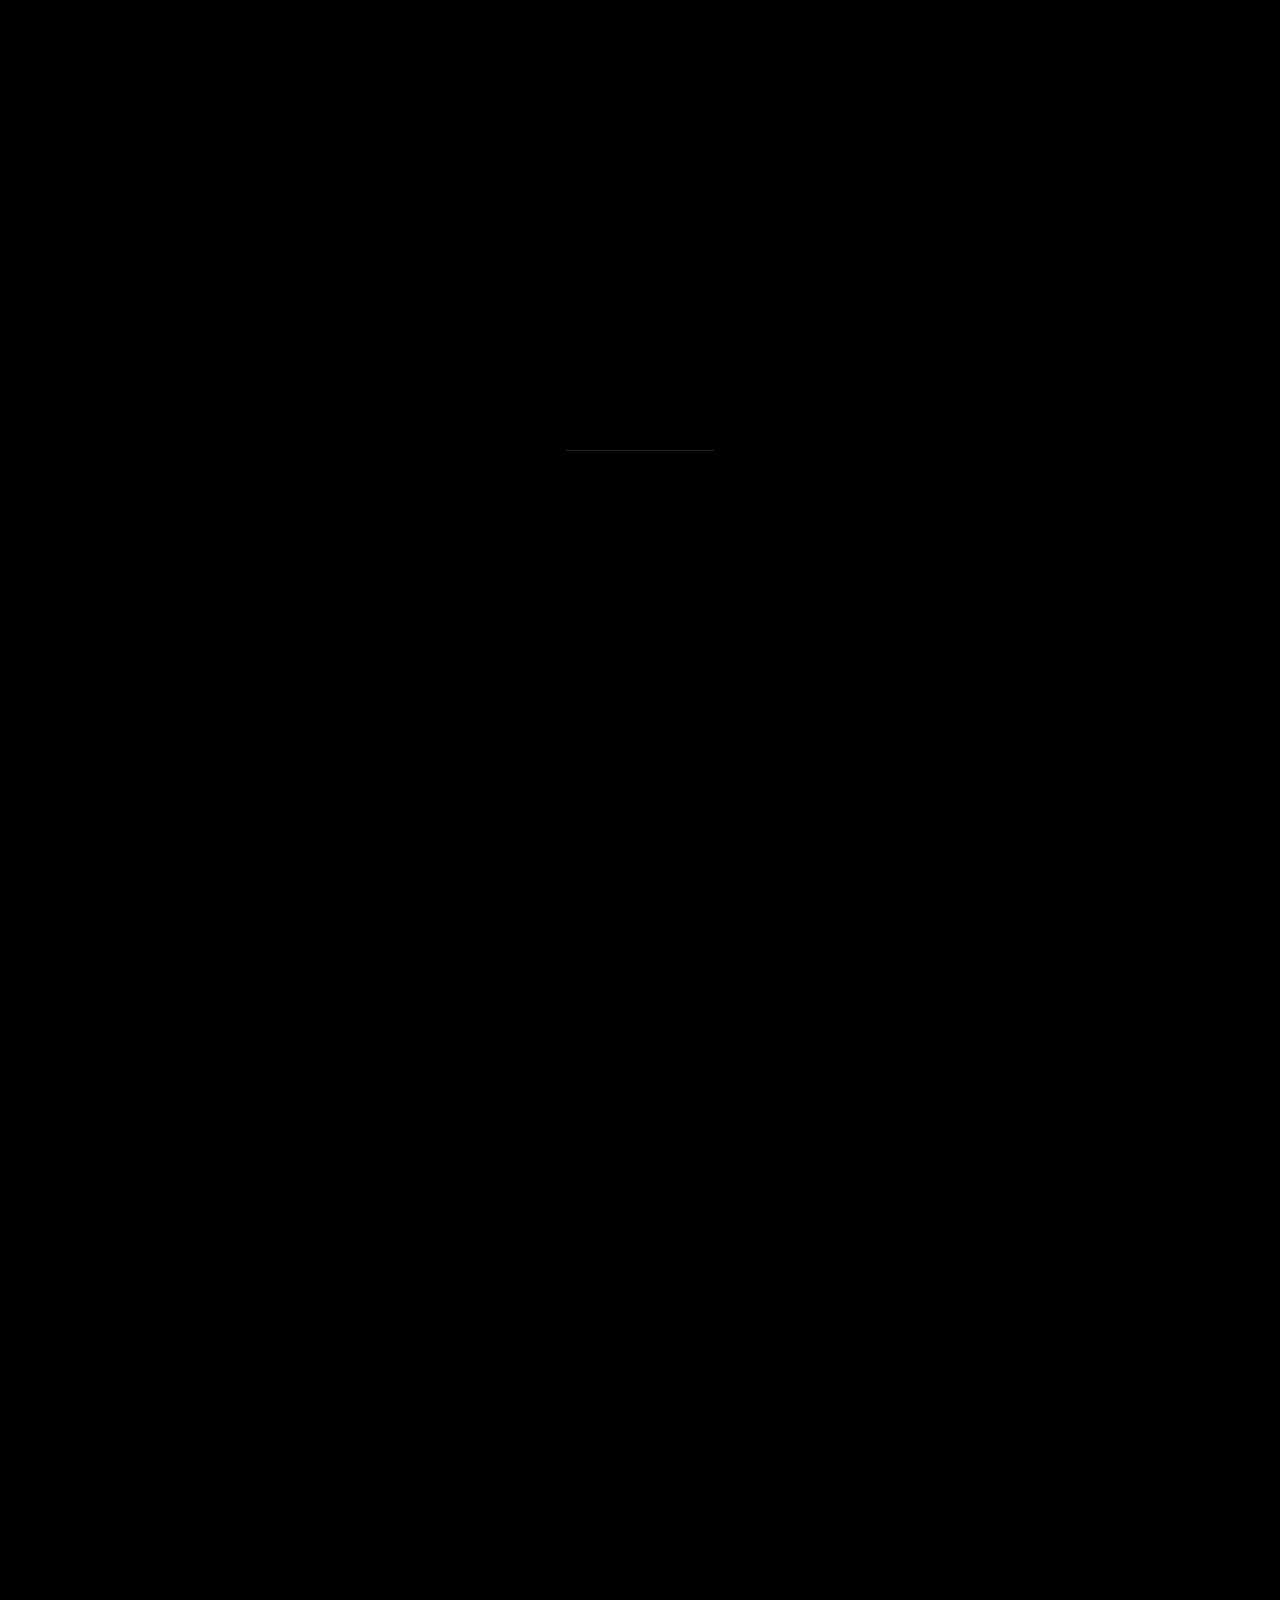
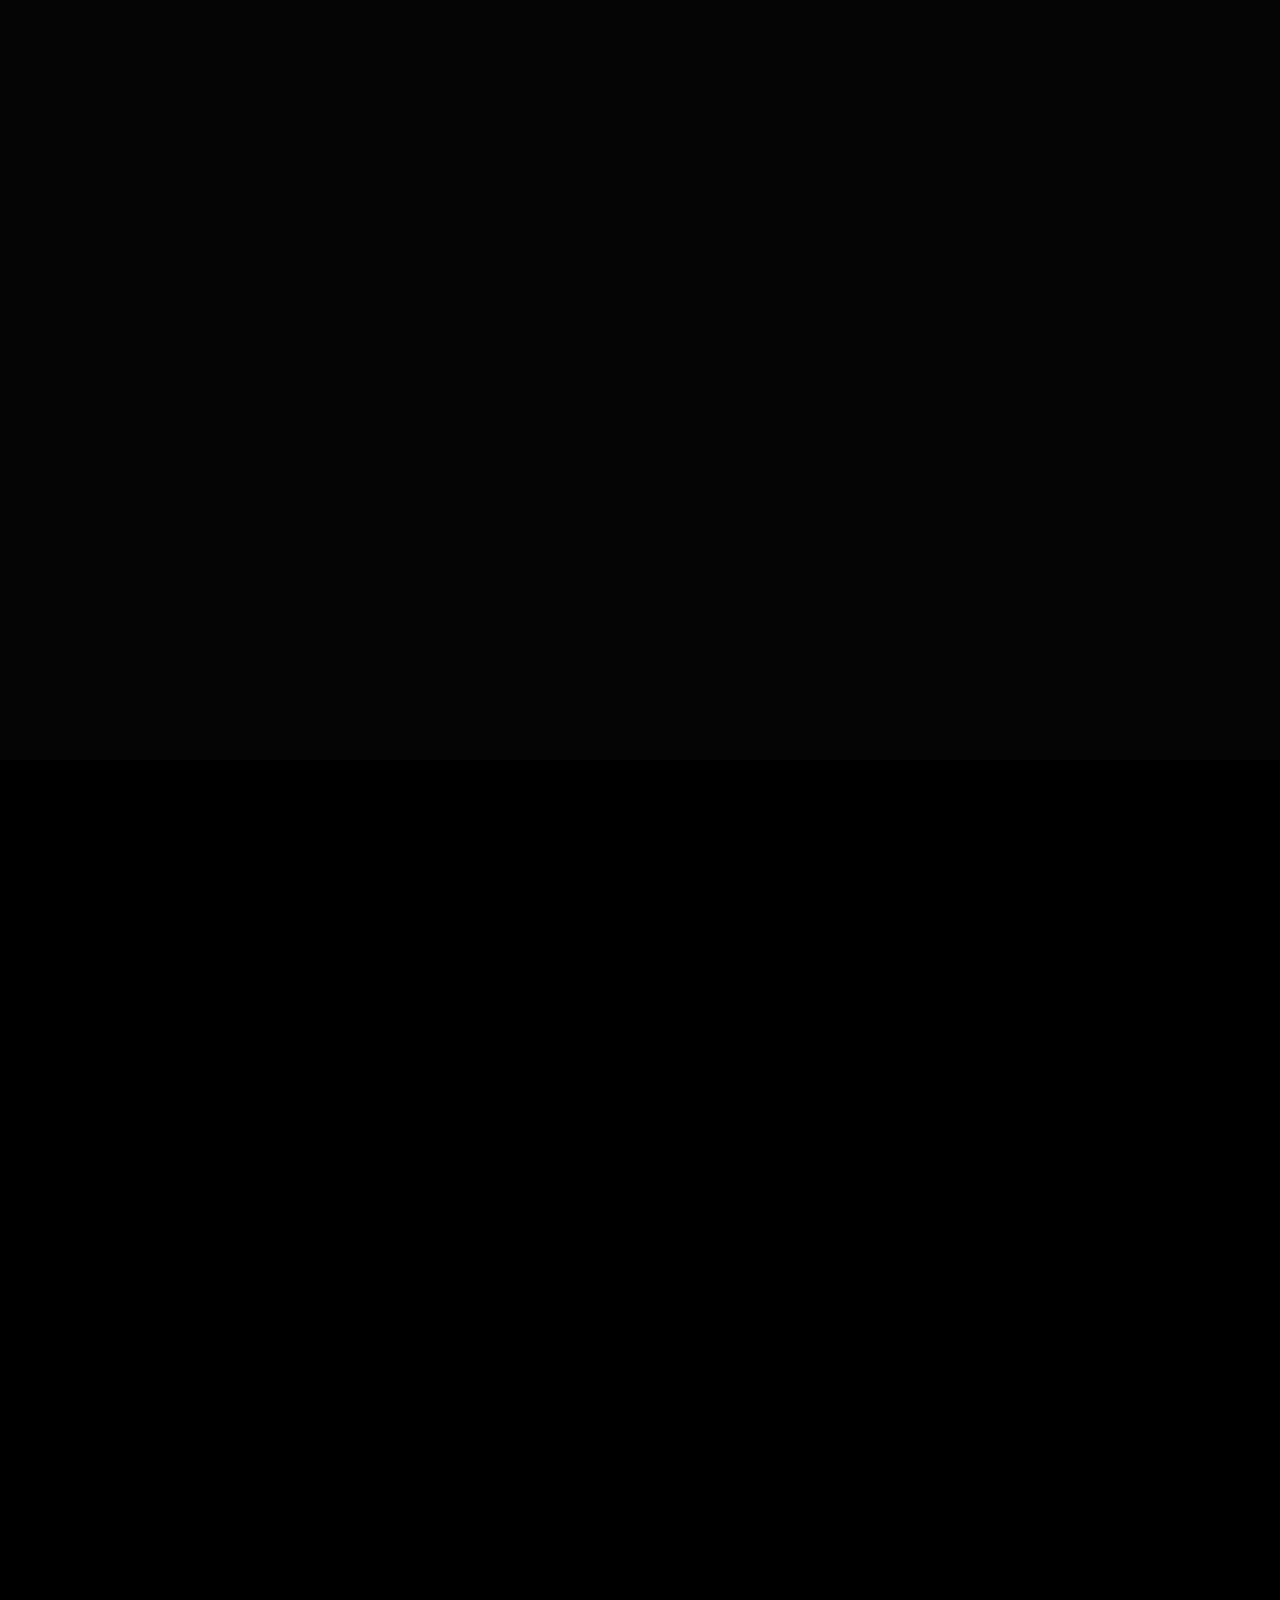
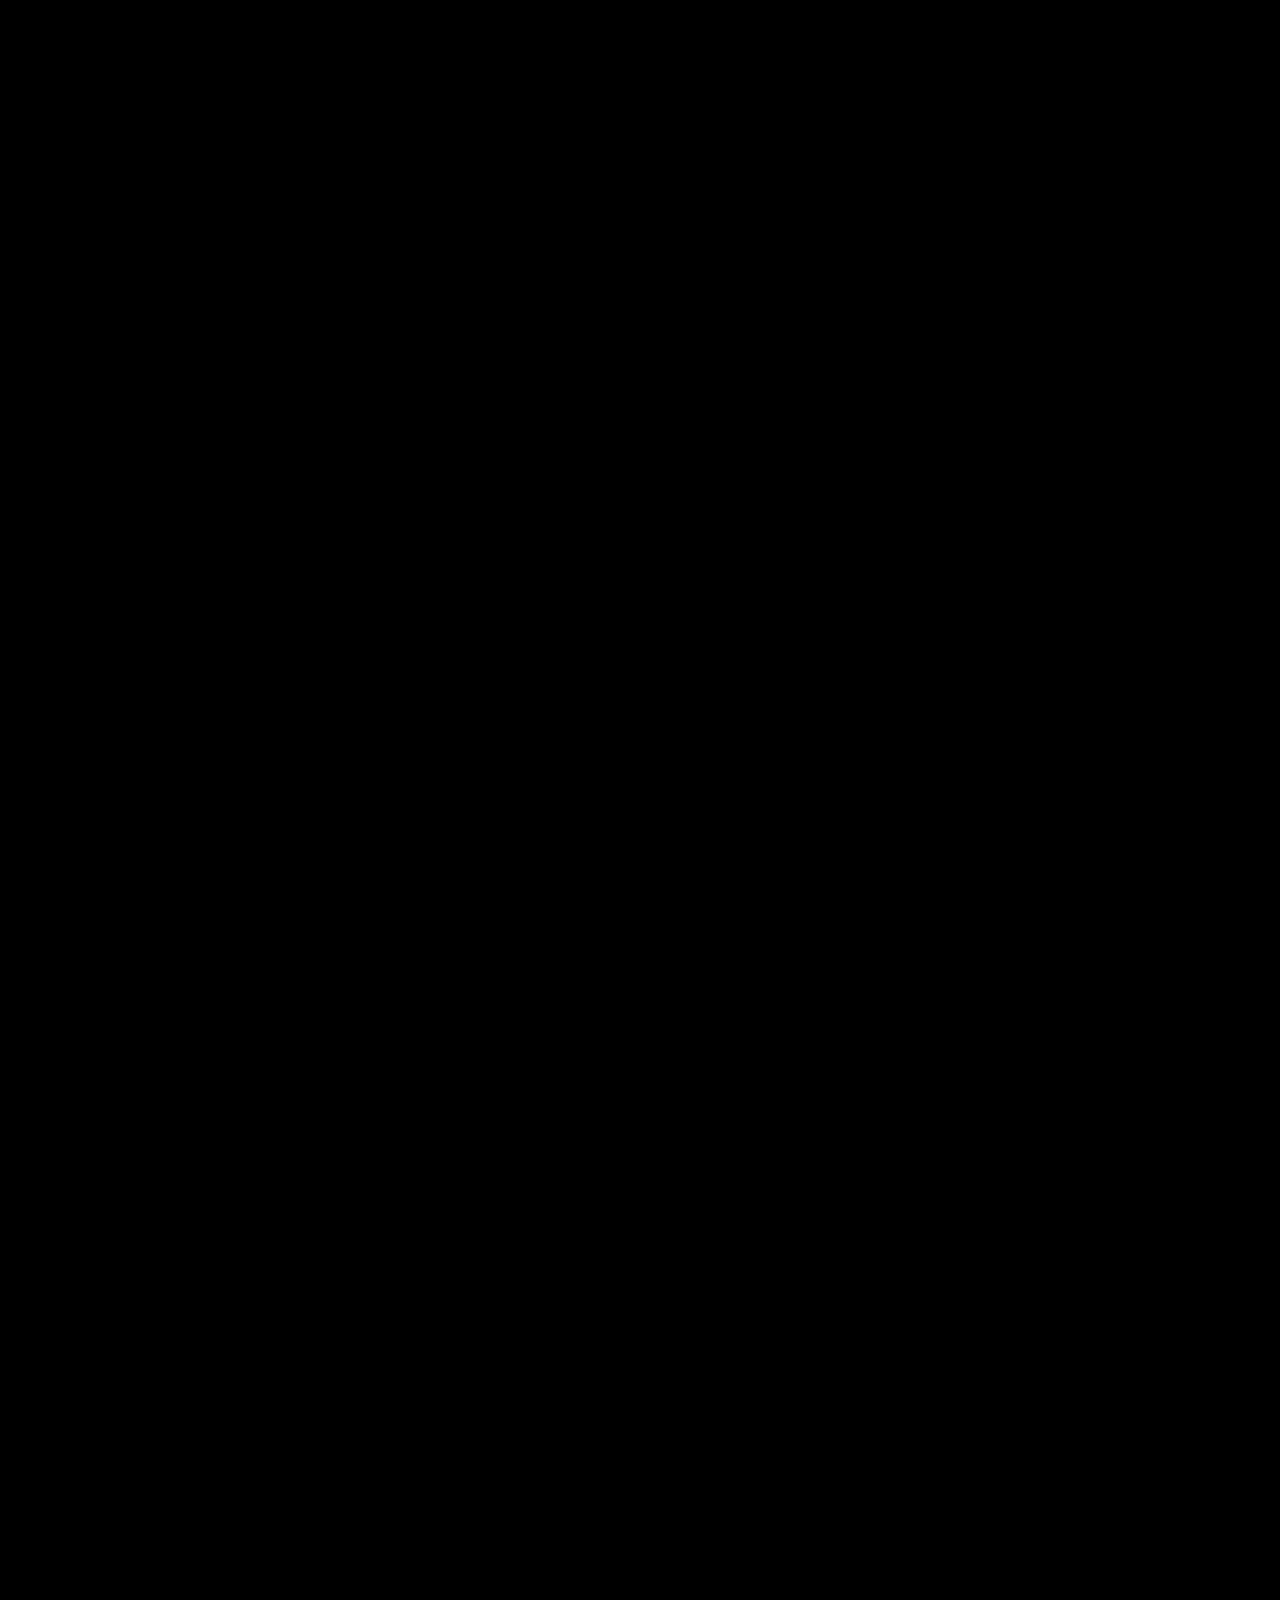
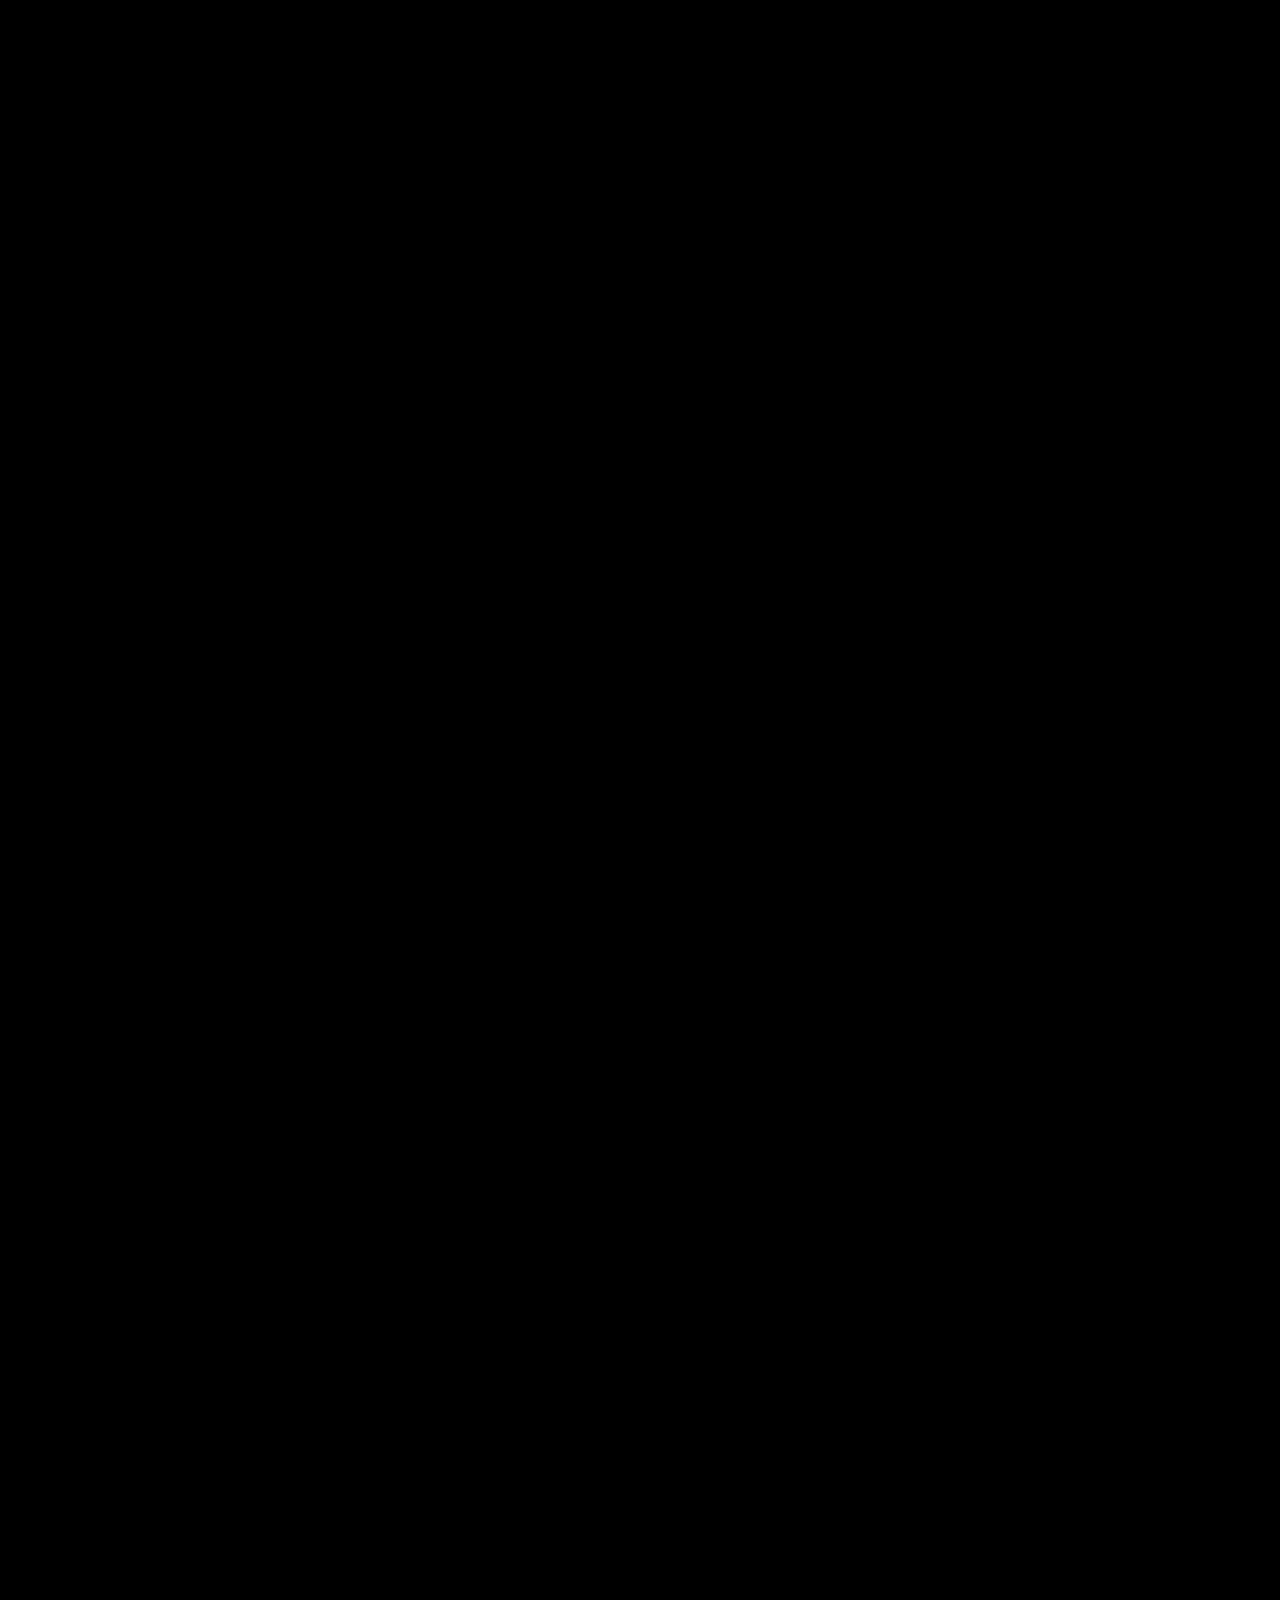
==== commit 2200670e: "Perf: single stylesheet bundle, lazy-load figures Co-Authored-By: Claude Opus 4.8 <noreply@anthropic" ====
--- a/index.html
+++ b/index.html
@@ -7,6 +7,21 @@
 <meta name="description" content="Portfolio of Veerendra Amballa — embedded C++ and automotive cybersecurity lead. Secure boot, platform hardening, SOME/IP security, ISO/SAE 21434.">
 <meta name="theme-color" content="#000000">
 <link rel="canonical" href="https://veerendraamballa.com/">
+<script type="application/ld+json">
+{
+  "@context": "https://schema.org",
+  "@type": "Person",
+  "name": "Veerendra Amballa",
+  "alternateName": "Veeru",
+  "url": "https://veerendraamballa.com/",
+  "image": "https://veerendraamballa.com/public/og.jpg",
+  "jobTitle": "Embedded Software & Automotive Cybersecurity Lead",
+  "email": "mailto:reach2veerendra@gmail.com",
+  "address": { "@type": "PostalAddress", "addressLocality": "Hyderabad", "addressCountry": "IN" },
+  "sameAs": [ "https://www.linkedin.com/in/veerendra-amballa-807321243" ],
+  "knowsAbout": [ "Embedded C++", "Automotive Cybersecurity", "Secure Boot", "HSM Key Management", "SOME/IP Security", "SELinux", "AUTOSAR", "ISO/SAE 21434", "UNECE R155", "Embedded Linux", "QNX" ]
+}
+</script>
 <meta property="og:type" content="website">
 <meta property="og:url" content="https://veerendraamballa.com/">
 <meta property="og:title" content="Veerendra Amballa — Embedded C++ · Automotive Cybersecurity">
@@ -20,12 +35,7 @@
 <link rel="preload" href="public/fonts/anton-400.woff2" as="font" type="font/woff2" crossorigin>
 <link rel="preload" href="public/fonts/oswald-500.woff2" as="font" type="font/woff2" crossorigin>
 <link rel="preload" href="public/fonts/oswald-700.woff2" as="font" type="font/woff2" crossorigin>
-<link rel="stylesheet" href="src/styles/app.css">
-<link rel="stylesheet" href="src/styles/universe.css">
-<link rel="stylesheet" href="src/styles/chrono.css">
-<link rel="stylesheet" href="src/styles/projects.css">
-<link rel="stylesheet" href="src/styles/finale.css">
-<link rel="stylesheet" href="src/styles/contact.css">
+<link rel="stylesheet" href="src/styles/app.bundle.css">
 </head>
 <body>
 
@@ -191,7 +201,7 @@
         </li>
       </ul>
       <img class="universe__figure" id="uniFigure" src="public/media/universe-figure.png"
-           alt="" draggable="false" decoding="async">
+           alt="Veerendra Amballa" draggable="false" decoding="async" loading="lazy">
     </div>
 
     <p class="u-cap u-cap--bl" aria-hidden="true">Platform<br>Security<br>Engineer</p>
@@ -240,7 +250,7 @@
       <div class="gallery__world">
         <div class="gallery__deck" id="galleryDeck"></div>
         <img class="gallery__person" id="galleryPerson"
-             src="public/projects/person.png" alt="" draggable="false">
+             src="public/projects/person.png" alt="" draggable="false" decoding="async" loading="lazy">
       </div>
 
       <h2 class="g-label g-label--projects" id="galleryTitle">Projects</h2>
@@ -323,5 +333,9 @@
 </aside>
 
 <script type="module" src="src/main.js"></script>
+
+<!-- Cloudflare Web Analytics -->
+<script type="module" src="https://static.cloudflareinsights.com/beacon.min.js" data-cf-beacon='{"token": "ebb2440831164daea04338bc03313a8c"}'></script>
+<!-- End Cloudflare Web Analytics -->
 </body>
 </html>
--- a/src/styles/app.bundle.css
+++ b/src/styles/app.bundle.css
@@ -0,0 +1,1972 @@
+/* app.css */
+/* ==========================================================================
+   GIREESH — hero
+   The artwork itself (background, wordmark, the three people) is drawn on the
+   WebGL canvas. Everything in this file is the furniture layered over it:
+   header, welcome strip, chips, arrows, dot grids.
+   ========================================================================== */
+
+@font-face {
+  font-family: 'Anton';
+  src: url('../../public/fonts/anton-400.woff2') format('woff2');
+  font-weight: 400; font-style: normal; font-display: block;
+}
+@font-face {
+  font-family: 'Oswald';
+  src: url('../../public/fonts/oswald-300.woff2') format('woff2');
+  font-weight: 300; font-style: normal; font-display: swap;
+}
+@font-face {
+  font-family: 'Oswald';
+  src: url('../../public/fonts/oswald-400.woff2') format('woff2');
+  font-weight: 400; font-style: normal; font-display: swap;
+}
+@font-face {
+  font-family: 'Oswald';
+  src: url('../../public/fonts/oswald-500.woff2') format('woff2');
+  font-weight: 500; font-style: normal; font-display: swap;
+}
+@font-face {
+  font-family: 'Oswald';
+  src: url('../../public/fonts/oswald-600.woff2') format('woff2');
+  font-weight: 600; font-style: normal; font-display: swap;
+}
+@font-face {
+  font-family: 'Oswald';
+  src: url('../../public/fonts/oswald-700.woff2') format('woff2');
+  font-weight: 700; font-style: normal; font-display: swap;
+}
+
+:root {
+  --ink:      #de1b1c;
+  --ink-hot:  #ff2a2b;
+  --paper:    #ededed;
+  --black:    #000;
+  --dim:      #8a8a8a;
+  --dimmer:   #4e4e4e;
+
+  --ui:  'Oswald', 'Arial Narrow', system-ui, sans-serif;
+  --disp:'Anton', 'Arial Narrow', Impact, sans-serif;
+
+  /* the header height also sets the hero's top breathing room */
+  --hdr-h: clamp(56px, 7.4vh, 82px);
+  --edge:  clamp(14px, 1.55vw, 26px);
+
+  --ease-out: cubic-bezier(.16, 1, .3, 1);
+  --ease-in-out: cubic-bezier(.76, 0, .24, 1);
+}
+
+*, *::before, *::after { box-sizing: border-box; }
+
+html, body {
+  margin: 0;
+  min-height: 100%;
+  background: #000;
+  color: var(--paper);
+  font-family: var(--ui);
+  /* the document scrolls now that more scenes follow the hero; sideways
+     overflow is CLIPPED, not hidden - overflow-x:hidden promotes body to a
+     scroll container, which silently breaks every position:sticky pin in the
+     scenes below (the canvas scrolls away and leaves bare background) */
+  overflow-x: clip;
+  -webkit-font-smoothing: antialiased;
+  text-rendering: optimizeLegibility;
+}
+
+/* nothing may paint before the sequence is ready to start on true black */
+html.is-booting .furniture,
+html.is-booting .hdr { opacity: 0; }
+
+.sr-only {
+  position: absolute; width: 1px; height: 1px; padding: 0; margin: -1px;
+  overflow: hidden; clip: rect(0 0 0 0); white-space: nowrap; border: 0;
+}
+
+.stage-wrap {
+  position: fixed; inset: 0;
+  overflow: hidden;
+  background: #000;
+  z-index: 1;
+}
+
+#stage {
+  position: absolute; inset: 0;
+  width: 100%; height: 100%;
+  display: block;
+}
+
+/* ==========================================================================
+   Header
+   ========================================================================== */
+
+.hdr {
+  position: absolute; top: 0; left: 0; right: 0;
+  height: var(--hdr-h);
+  display: flex;
+  align-items: center;
+  gap: clamp(12px, 1.6vw, 26px);
+  padding: 0 var(--edge);
+  z-index: 20;
+  pointer-events: none;
+}
+.hdr > * { pointer-events: auto; }
+
+.hdr__rule {
+  position: absolute; left: 0; right: 0; top: 0;
+  width: 100%; height: 100%;
+  color: #6d6d6d;
+  pointer-events: none;
+  overflow: visible;
+}
+.hdr__rule polyline {
+  stroke-dasharray: var(--len, 2000);
+  stroke-dashoffset: var(--len, 2000);
+}
+.is-header .hdr__rule polyline {
+  transition: stroke-dashoffset 1.15s var(--ease-out);
+  stroke-dashoffset: 0;
+}
+
+.hdr__mark {
+  text-decoration: none;
+  line-height: 1;
+  flex: 0 0 auto;
+}
+.mark-word {
+  display: block;
+  font-family: var(--disp);
+  font-size: clamp(20px, 2.05vw, 34px);
+  letter-spacing: .012em;
+  /* the same distressed surface as the big wordmark, so the two agree.
+     NB the red must be a background-color: with background-clip:text the
+     text fill is transparent, so `color` alone paints nothing and the mark
+     comes out as bare grey texture. */
+  background-color: var(--ink);
+  background-image: url('../../public/tex/grunge.png');
+  background-size: 260px;
+  background-blend-mode: multiply;
+  -webkit-background-clip: text;
+  background-clip: text;
+  -webkit-text-fill-color: transparent;
+  filter: saturate(1.35) contrast(1.16) brightness(1.18);
+}
+
+.hdr__div {
+  width: 1px; height: 42%;
+  background: #3a3a3a;
+  flex: 0 0 auto;
+}
+
+.hdr__roles {
+  margin: 0;
+  display: grid;
+  gap: 1px;
+  font-size: clamp(7.5px, .61vw, 9.5px);
+  font-weight: 400;
+  letter-spacing: .34em;
+  text-transform: uppercase;
+  color: var(--dim);
+  line-height: 1.42;
+  flex: 0 0 auto;
+}
+
+.hdr__nav { margin-inline: auto; }
+.hdr__nav ul {
+  display: flex;
+  gap: clamp(16px, 2.4vw, 44px);
+  list-style: none;
+  margin: 0; padding: 0;
+}
+.hdr__nav a {
+  position: relative;
+  display: block;
+  padding: 6px 0;
+  font-size: clamp(9px, .72vw, 11.5px);
+  font-weight: 500;
+  letter-spacing: .26em;
+  text-transform: uppercase;
+  text-decoration: none;
+  color: var(--dim);
+  transition: color .38s var(--ease-out);
+}
+.hdr__nav a::after {                       /* the red dot under the active item */
+  content: '';
+  position: absolute;
+  left: 50%; bottom: -3px;
+  width: 4px; height: 4px;
+  margin-left: -2px;
+  border-radius: 50%;
+  background: var(--ink);
+  transform: scale(0);
+  transition: transform .42s var(--ease-out);
+}
+.hdr__nav a:hover, .hdr__nav a:focus-visible { color: var(--paper); }
+.hdr__nav a.is-active { color: var(--paper); }
+.hdr__nav a.is-active::after,
+.hdr__nav a:hover::after { transform: scale(1); }
+
+.hdr__meta {
+  display: grid;
+  justify-items: end;
+  gap: 5px;
+  flex: 0 0 auto;
+}
+.hdr__metaLabel {
+  font-size: clamp(7.5px, .6vw, 9.5px);
+  font-weight: 400;
+  letter-spacing: .3em;
+  text-transform: uppercase;
+  color: var(--dim);
+  white-space: nowrap;
+}
+.hdr__pips { display: flex; gap: 5px; }
+.hdr__pips i {
+  width: 5px; height: 5px; border-radius: 50%;
+  background: var(--ink);
+  opacity: .9;
+}
+
+.hdr__burger { display: none; }
+
+/* staggered arrival ------------------------------------------------------ */
+.hdr__mark, .hdr__div, .hdr__roles, .hdr__nav li, .hdr__meta {
+  opacity: 0;
+  transform: translateY(-9px);
+}
+.is-header .hdr__mark,
+.is-header .hdr__div,
+.is-header .hdr__roles,
+.is-header .hdr__nav li,
+.is-header .hdr__meta {
+  opacity: 1;
+  transform: none;
+  transition: opacity .7s var(--ease-out), transform .8s var(--ease-out);
+}
+.is-header .hdr__mark   { transition-delay: .18s; }
+.is-header .hdr__div    { transition-delay: .26s; }
+.is-header .hdr__roles  { transition-delay: .30s; }
+.is-header .hdr__nav li { transition-delay: calc(.36s + var(--i) * .055s); }
+.is-header .hdr__meta   { transition-delay: .62s; }
+
+/* ==========================================================================
+   Hero furniture
+   ========================================================================== */
+
+.furniture {
+  position: absolute; inset: 0;
+  z-index: 15;
+  pointer-events: none;
+}
+
+/* --- WELCOME TO MY WORLD: drops in from above ---------------------------
+   Sits ABOVE every other layer except the header, and carries its own soft
+   dark halo, so it stays legible whatever passes behind it — the wordmark,
+   the figure's head, or plain black.                                       */
+.welcome {
+  position: absolute;
+  top: var(--welcome-y, 17.5%);
+  left: 50%;
+  z-index: 4;
+  margin: 0;
+  display: flex;
+  align-items: center;
+  gap: .55em;
+  white-space: nowrap;
+  font-size: var(--welcome-size, 17px);
+  font-weight: 700;
+  letter-spacing: .19em;
+  text-transform: uppercase;
+  color: #fff;
+  text-shadow:
+    0 0 .06em rgba(0, 0, 0, .95),
+    0 0 .55em rgba(0, 0, 0, .92),
+    0 0 1.4em rgba(0, 0, 0, .75);
+  transform: translate(-50%, calc(-140% - 12px));
+  opacity: 0;
+  filter: blur(6px);
+}
+.welcome__dots { letter-spacing: .12em; font-size: .96em; }
+.is-welcome .welcome {
+  opacity: 1;
+  filter: blur(0);
+  transform: translate(-50%, -50%);
+  /* fast, confident entrance that overshoots a touch, then settles */
+  transition:
+    transform .82s cubic-bezier(.14, .86, .22, 1.06),
+    opacity .34s ease-out,
+    filter .5s var(--ease-out);
+}
+
+/* --- inverted chips ----------------------------------------------------- */
+.chip {
+  position: absolute;
+  z-index: 2;
+  margin: 0;
+  padding: .30em .5em .24em;
+  background: var(--paper);
+  color: #060606;
+  font-size: var(--chip-size, 13px);
+  font-weight: 600;
+  letter-spacing: .1em;
+  text-transform: uppercase;
+  line-height: 1;
+  white-space: nowrap;
+  opacity: 0;
+}
+.chip--artist {
+  left: var(--artist-x, 1.5%);
+  top: var(--artist-y, 68.8%);
+  transform: translateX(-118%);
+}
+.chip--legend {
+  left: var(--legend-x, 88.1%);
+  top: var(--legend-y, 26.8%);
+  transform: translateX(118%);
+}
+.is-artist .chip--artist,
+.is-legend .chip--legend {
+  opacity: 1;
+  transform: translateX(0);
+  transition: transform .78s var(--ease-out), opacity .3s linear;
+}
+
+/* --- edge arrows -------------------------------------------------------- */
+.arrows {
+  position: absolute;
+  top: var(--arrow-top, 34.5%);
+  height: var(--arrow-span, 28%);
+  display: flex;
+  flex-direction: column;
+  justify-content: space-between;
+}
+.arrows--l { left: var(--arrow-l, 1.8%); }
+.arrows--r { left: var(--arrow-r, 97.5%); }
+.arrows i {
+  display: block;
+  width: 0; height: 0;
+  border-style: solid;
+  border-width: var(--arrow-h, 7px) 0 var(--arrow-h, 7px) var(--arrow-w, 11px);
+  border-color: transparent transparent transparent var(--paper);
+  opacity: 0;
+}
+.arrows--l i { transform: translateX(-26px); }
+.arrows--r i { transform: translateX(26px); }
+.is-arrows .arrows i {
+  opacity: .92;
+  transform: none;
+  transition: transform .62s var(--ease-out), opacity .4s linear;
+  transition-delay: calc(var(--i) * .06s);
+}
+.is-arrows .arrows--r i { transition-delay: calc((4 - var(--i)) * .06s); }
+
+/* --- corner dot grids --------------------------------------------------- */
+.grid-dots {
+  position: absolute;
+  display: grid;
+  grid-template-columns: repeat(8, 1fr);
+  gap: var(--dot-gap, 6px);
+}
+.grid-dots--br {
+  left: var(--dots-br-x, 98.4%); top: var(--dots-br-y, 95%);
+  transform: translate(-100%, -100%);
+}
+.grid-dots i {
+  display: block;
+  width: var(--dot-size, 9px);
+  height: var(--dot-size, 9px);
+  border-radius: 50%;
+  background: var(--paper);
+  opacity: 0;
+  transform: scale(.2);
+}
+.is-dots .grid-dots i {
+  opacity: .95;
+  transform: none;
+  transition: transform .5s var(--ease-out), opacity .34s linear;
+  transition-delay: calc(var(--i) * .022s);
+}
+
+/* ==========================================================================
+   Mobile menu — the burger opens a full-bleed sheet in the artwork's voice
+   ========================================================================== */
+
+.menu {
+  position: absolute; inset: 0;
+  z-index: 18;
+  display: grid;
+  place-content: center;
+  gap: 8px;
+  background: rgba(0, 0, 0, .93);
+  -webkit-backdrop-filter: blur(10px);
+  backdrop-filter: blur(10px);
+  opacity: 0;
+  visibility: hidden;
+  transition: opacity .45s ease, visibility .45s;
+}
+.is-menu .menu { opacity: 1; visibility: visible; }
+.menu ul { list-style: none; margin: 0; padding: 0; display: grid; gap: 6px; }
+.menu a {
+  display: block;
+  text-align: center;
+  text-decoration: none;
+  font-family: var(--disp);
+  font-size: clamp(38px, 11vw, 64px);
+  line-height: 1.06;
+  color: var(--ink);
+  background-color: var(--ink);
+  background-image: url('../../public/tex/grunge.png');
+  background-size: 300px;
+  background-blend-mode: multiply;
+  -webkit-background-clip: text;
+  background-clip: text;
+  -webkit-text-fill-color: transparent;
+  filter: saturate(1.3) contrast(1.12) brightness(1.15);
+  opacity: 0;
+  transform: translateY(26px);
+  transition: opacity .4s ease, transform .55s var(--ease-out);
+}
+.menu a.is-active, .menu a:hover { filter: saturate(1.5) contrast(1.2) brightness(1.4); }
+.is-menu .menu a {
+  opacity: 1;
+  transform: none;
+  transition-delay: calc(.06s + var(--i, 0) * .05s);
+}
+.menu__tag {
+  margin: 26px 0 0;
+  text-align: center;
+  font-size: 11px;
+  font-weight: 600;
+  letter-spacing: .3em;
+  text-transform: uppercase;
+  color: var(--dim);
+  opacity: 0;
+  transition: opacity .5s ease .3s;
+}
+.is-menu .menu__tag { opacity: 1; }
+
+/* ==========================================================================
+   Boot / loading — deliberately almost invisible
+   ========================================================================== */
+
+.boot {
+  position: absolute; inset: 0;
+  z-index: 60;
+  display: grid;
+  place-items: center;
+  background: #000;
+  transition: opacity .5s ease-out, visibility .5s;
+}
+.boot.is-done { opacity: 0; visibility: hidden; pointer-events: none; }
+
+.boot__bar {
+  width: min(148px, 26vw);
+  height: 1px;
+  background: rgba(255, 255, 255, .13);
+  overflow: hidden;
+  opacity: 0;
+  animation: bootIn .5s ease-out .35s forwards;   /* only if loading is slow */
+}
+.boot__bar i {
+  display: block; height: 100%; width: 0%;
+  background: var(--paper);
+  transition: width .3s ease-out;
+}
+@keyframes bootIn { to { opacity: 1; } }
+
+.boot__enter {
+  position: absolute;
+  appearance: none;
+  border: 1px solid rgba(255, 255, 255, .28);
+  background: transparent;
+  color: var(--paper);
+  font-family: var(--ui);
+  font-size: 11px;
+  font-weight: 500;
+  letter-spacing: .32em;
+  text-transform: uppercase;
+  padding: 14px 30px 12px;
+  cursor: pointer;
+  transition: background .35s, border-color .35s, letter-spacing .35s;
+}
+.boot__enter:hover { background: var(--ink); border-color: var(--ink); letter-spacing: .4em; }
+
+.fallback {
+  position: absolute; inset: 0;
+  display: grid; place-content: center; text-align: center; gap: 12px;
+}
+.fallback p {
+  font-family: var(--disp); font-size: 16vw; color: var(--ink); margin: 0;
+}
+.fallback small { color: var(--dim); letter-spacing: .2em; text-transform: uppercase; }
+
+/* ==========================================================================
+   Small screens — the composition is landscape by nature, so on a phone the
+   furniture thins out rather than piling up on top of the wordmark.
+   ========================================================================== */
+
+@media (max-width: 760px) {
+  .hdr { gap: 10px; }
+  .hdr__div, .hdr__roles, .hdr__meta { display: none; }
+  .hdr__nav { display: none; }
+  .hdr__burger {
+    display: grid;
+    gap: 5px;
+    margin-left: auto;
+    appearance: none; border: 0; background: none; padding: 6px 0;
+    cursor: pointer;
+  }
+  .hdr__burger span {
+    display: block; width: 26px; height: 1.5px; background: var(--paper);
+    transition: transform .4s var(--ease-out);
+  }
+  .hdr__burger[aria-expanded="true"] span:first-child { transform: translateY(3.25px) rotate(45deg); }
+  .hdr__burger[aria-expanded="true"] span:last-child  { transform: translateY(-3.25px) rotate(-45deg); }
+
+  .arrows { display: none; }
+}
+
+@media (prefers-reduced-motion: reduce) {
+  .welcome, .chip, .arrows i, .grid-dots i,
+  .hdr__mark, .hdr__div, .hdr__roles, .hdr__nav li, .hdr__meta {
+    transition-duration: .01ms !important;
+    transition-delay: 0ms !important;
+  }
+}
+
+
+/* universe.css */
+/* ==========================================================================
+   Scene two — the engineering universe.
+   A dark room, a red core burning behind the figure, and twelve glass cards
+   holding the stack. Everything is live DOM + SVG: the cards rise together
+   as one event, then float; the pointer leans the room by depth; red lines
+   run from the core out to each card.
+   Card geometry comes from custom properties set inline per card:
+     --x / --y  centre, as fractions of the section
+     --w        width, as a fraction of the section width
+     --d        depth 0..1 (near cards move more and sit brighter)
+   ========================================================================== */
+
+.flow {
+  position: relative;
+  z-index: 2;
+}
+
+html { scroll-behavior: smooth; }
+
+/* The hero is position:fixed, so its scroll height has to be reserved here or
+   the universe would start at the top of the document and sit on top of it. */
+.hero-spacer {
+  height: 100svh;
+  pointer-events: none;
+}
+
+.universe {
+  --px: 0;                 /* pointer, -1..1, written by boot2 */
+  --py: 0;
+  position: relative;
+  height: 100svh;
+  min-height: 520px;
+  background: #000;
+  overflow: hidden;
+  box-shadow: 0 -1px 0 0 #000;
+  container-type: size;
+}
+
+/* ---- the room ------------------------------------------------------------ */
+.universe__room { position: absolute; inset: 0; }
+
+.universe__glow {
+  position: absolute;
+  inset: 0;
+  background:
+    radial-gradient(38% 46% at 50% 54%, rgba(222, 27, 28, 0.34), transparent 70%),
+    radial-gradient(70% 34% at 50% 96%, rgba(150, 12, 14, 0.30), transparent 72%),
+    radial-gradient(120% 90% at 50% 40%, #120405 0%, #050102 60%, #000 100%);
+  opacity: 0;
+  transition: opacity 2.2s var(--ease-out);
+}
+.universe.is-on .universe__glow { opacity: 1; }
+
+.universe__core {
+  position: absolute;
+  left: 50%;
+  top: 50%;
+  width: min(62cqh, 46cqw);
+  aspect-ratio: 1;
+  translate: calc(-50% + var(--px) * -6px) calc(-50% + var(--py) * -4px);
+  opacity: 0;
+  scale: 0.86;
+  transition: opacity 1.8s var(--ease-out) 0.2s, scale 2.4s var(--ease-out) 0.2s;
+  overflow: visible;
+}
+.universe.is-on .universe__core { opacity: 1; scale: 1; }
+.universe__core circle {
+  fill: none;
+  stroke: var(--ink);
+  vector-effect: non-scaling-stroke;
+  transform-origin: 0 0;
+}
+.universe__core .c1 { stroke-width: 1; stroke-dasharray: 2 5; opacity: 0.55; animation: uSpin 90s linear infinite; }
+.universe__core .c2 { stroke-width: 1.5; stroke-dasharray: 120 40 14 40; opacity: 0.85; animation: uSpin 46s linear infinite reverse; filter: drop-shadow(0 0 6px rgba(255, 42, 43, 0.8)); }
+.universe__core .c3 { stroke-width: 1; stroke-dasharray: 60 22; opacity: 0.5; animation: uSpin 30s linear infinite; }
+.universe__core .c4 { stroke-width: 2; stroke-dasharray: 30 90; opacity: 0.9; animation: uSpin 18s linear infinite reverse; filter: drop-shadow(0 0 8px rgba(255, 42, 43, 0.9)); }
+@keyframes uSpin { to { rotate: 360deg; } }
+
+.universe__lines {
+  position: absolute;
+  inset: 0;
+  width: 100%;
+  height: 100%;
+  overflow: visible;
+}
+.universe__lines path {
+  fill: none;
+  stroke: var(--ink-hot);
+  stroke-width: 1;
+  vector-effect: non-scaling-stroke;
+  opacity: 0;
+  stroke-dasharray: 1;
+  stroke-dashoffset: 1;
+  transition: stroke-dashoffset 1.6s var(--ease-out) calc(0.9s + var(--i) * 0.03s),
+              opacity 0.6s ease 0.9s;
+}
+.universe.is-on .universe__lines path { opacity: 0.34; stroke-dashoffset: 0; }
+.universe__lines circle {
+  fill: #ffd9c8;
+  opacity: 0;
+  filter: drop-shadow(0 0 4px #ff2a2b);
+}
+.universe.is-live .universe__lines circle { opacity: 0.9; }
+
+.universe__floor {
+  position: absolute;
+  left: 50%;
+  top: 88%;
+  width: min(74cqw, 120cqh);
+  aspect-ratio: 5 / 1;
+  translate: -50% -50%;
+}
+.universe__floor i {
+  position: absolute;
+  inset: 0;
+  border: 1px solid rgba(255, 90, 60, 0.42);
+  border-radius: 50%;
+  opacity: 0;
+  scale: 0.6;
+  transition: opacity 1.4s ease 0.5s, scale 2s var(--ease-out) 0.5s;
+  box-shadow: 0 0 22px rgba(222, 27, 28, 0.25), inset 0 0 26px rgba(222, 27, 28, 0.16);
+}
+.universe__floor i:nth-child(2) { inset: 17% 15%; border-color: rgba(255, 120, 80, 0.30); }
+.universe__floor i:nth-child(3) { inset: 34% 30%; border-color: rgba(255, 200, 170, 0.34); }
+.universe.is-on .universe__floor i { opacity: 1; scale: 1; }
+
+/* ---- title --------------------------------------------------------------- */
+.universe__title {
+  position: absolute;
+  top: clamp(26px, 6.5vh, 66px);
+  left: 50%;
+  transform: translate(-50%, 14px);
+  z-index: 6;
+  text-align: center;
+  pointer-events: none;
+  opacity: 0;
+  transition: opacity 1.3s var(--ease-out) 0.75s,
+              transform 1.6s var(--ease-out) 0.75s;
+}
+.universe.is-on .universe__title { opacity: 1; transform: translate(-50%, 0); }
+
+.universe__over {
+  margin: 0 0 0.9em;
+  font-family: var(--ui);
+  font-size: clamp(7.5px, 0.62vw, 9.5px);
+  font-weight: 500;
+  letter-spacing: 0.5em;
+  text-indent: 0.5em;
+  text-transform: uppercase;
+  color: #cfa283;
+}
+.universe__name {
+  margin: 0;
+  font-family: 'Bodoni Moda', 'Times New Roman', serif;
+  font-weight: 400;
+  font-size: clamp(20px, 2.3vw, 36px);
+  line-height: 1.22;
+  letter-spacing: 0.26em;
+  text-indent: 0.26em;
+  text-transform: uppercase;
+  color: #f2e8dc;
+  text-shadow: 0 0 0.6em rgba(0, 0, 0, 0.9), 0 0 2em rgba(0, 0, 0, 0.7);
+}
+.universe__sub {
+  margin: 1.1em 0 0;
+  font-family: var(--ui);
+  font-size: clamp(7.5px, 0.6vw, 9.5px);
+  font-weight: 400;
+  letter-spacing: 0.42em;
+  text-indent: 0.42em;
+  text-transform: uppercase;
+  color: rgba(226, 208, 192, 0.78);
+}
+
+/* ---- the cards ----------------------------------------------------------- */
+.universe__world { position: absolute; inset: 0; }
+.universe__deck {
+  position: absolute;
+  inset: 0;
+  margin: 0;
+  padding: 0;
+  list-style: none;
+}
+
+.u-card {
+  --cw: calc(var(--w) * 100cqw);
+  position: absolute;
+  left: calc(var(--x) * 100%);
+  top: calc(var(--y) * 100%);
+  width: var(--cw);
+  aspect-ratio: 1.22;
+  z-index: calc(10 + var(--d) * 10);
+  /* the pointer leans the room: near cards travel furthest */
+  translate:
+    calc(-50% + var(--px) * var(--d) * -26px)
+    calc(-50% + var(--py) * var(--d) * -16px);
+  opacity: 0;
+  transform: translateY(9cqh) scale(0.94);
+  /* one coordinated rise: every card shares the same clock */
+  transition: opacity 1.1s var(--ease-out) 0.55s, transform 1.7s var(--ease-out) 0.55s;
+}
+.universe.is-on .u-card { opacity: 1; transform: none; }
+
+.u-card__in {
+  position: absolute;
+  inset: 0;
+  display: flex;
+  flex-direction: column;
+  justify-content: space-between;
+  padding: 9% 10% 9%;
+  border-radius: calc(var(--cw) * 0.06);
+  border: 1px solid rgba(255, 220, 205, calc(0.16 + var(--d) * 0.26));
+  background:
+    linear-gradient(155deg, rgba(255, 255, 255, 0.07), transparent 38%),
+    linear-gradient(180deg, rgba(34, 9, 10, 0.86), rgba(8, 3, 4, 0.92));
+  box-shadow:
+    0 0 calc(10px + var(--d) * 26px) rgba(222, 27, 28, calc(0.10 + var(--d) * 0.22)),
+    inset 0 0 calc(var(--cw) * 0.12) rgba(222, 27, 28, 0.10);
+  backdrop-filter: blur(3px);
+  filter: brightness(calc(0.66 + var(--d) * 0.42));
+  rotate: calc((0.5 - var(--x)) * 9deg);
+  animation: uFloat calc(6.2s + var(--i) * 0.47s) ease-in-out
+             calc(var(--i) * -1.31s) infinite alternate paused;
+  transition: filter 0.45s ease, scale 0.5s var(--ease-out), border-color 0.45s ease;
+}
+.universe.is-live .u-card__in { animation-play-state: running; }
+@keyframes uFloat {
+  from { translate: 0 0; }
+  to   { translate: 0 calc(-5px - var(--d) * 7px); }
+}
+.u-card:hover { z-index: 40; }
+.u-card:hover .u-card__in {
+  filter: brightness(1.25);
+  scale: 1.06;
+  border-color: rgba(255, 190, 170, 0.9);
+}
+
+.u-card b {
+  font-family: var(--disp);
+  font-weight: 400;
+  font-size: calc(var(--cw) * 0.27);
+  line-height: 0.95;
+  letter-spacing: 0.01em;
+  color: var(--ink);
+  text-shadow: 0 0 calc(var(--cw) * 0.12) rgba(255, 42, 43, 0.55);
+}
+.u-card strong {
+  margin-top: auto;
+  font-family: var(--ui);
+  font-weight: 500;
+  font-size: max(7px, calc(var(--cw) * 0.088));
+  letter-spacing: 0.14em;
+  text-transform: uppercase;
+  color: #f2e8dc;
+  line-height: 1.25;
+}
+.u-card em {
+  margin-top: 0.35em;
+  font-family: var(--ui);
+  font-style: normal;
+  font-weight: 300;
+  font-size: max(6px, calc(var(--cw) * 0.066));
+  letter-spacing: 0.12em;
+  text-transform: uppercase;
+  color: rgba(226, 208, 192, 0.8);
+  line-height: 1.3;
+  white-space: nowrap;
+  overflow: hidden;
+  text-overflow: ellipsis;
+}
+
+/* ---- the figure ---------------------------------------------------------- */
+.universe__figure {
+  position: absolute;
+  left: 50%;
+  bottom: 9.5%;
+  height: 47%;
+  width: auto;
+  z-index: 16;
+  translate: calc(-50% + var(--px) * -9px) calc(var(--py) * -5px);
+  opacity: 0;
+  transform: translateY(18px);
+  transition: opacity 1.6s var(--ease-out) 0.35s, transform 2s var(--ease-out) 0.35s;
+  pointer-events: none;
+  user-select: none;
+  filter: drop-shadow(0 0 26px rgba(222, 27, 28, 0.35));
+}
+.universe.is-on .universe__figure { opacity: 1; transform: none; }
+
+/* ---- corner captions + grain --------------------------------------------- */
+.u-cap {
+  position: absolute;
+  z-index: 6;
+  margin: 0;
+  font-family: var(--ui);
+  font-size: clamp(7.5px, 0.62vw, 9.5px);
+  font-weight: 400;
+  letter-spacing: 0.42em;
+  line-height: 2.1;
+  text-transform: uppercase;
+  color: rgba(226, 208, 192, 0.8);
+  opacity: 0;
+  transition: opacity 1.2s ease 1.5s;
+}
+.universe.is-on .u-cap { opacity: 1; }
+.u-cap--bl { left: var(--edge); bottom: clamp(18px, 5vh, 46px); padding-left: 12px; border-left: 1px solid var(--ink); }
+.u-cap--br { right: var(--edge); bottom: clamp(18px, 5vh, 46px); text-align: right; }
+
+.universe__grain {
+  position: absolute;
+  inset: -64px;
+  z-index: 50;
+  background: url('../../public/tex/grain.png') 0 0 / 256px 256px;
+  mix-blend-mode: overlay;
+  opacity: 0.22;
+  pointer-events: none;
+  animation: uGrain 0.9s steps(4) infinite paused;
+}
+.universe.is-live .universe__grain { animation-play-state: running; }
+@keyframes uGrain { to { translate: 64px 32px; } }
+
+/* ---- portrait: the room restacks instead of shrinking --------------------- */
+@media (max-aspect-ratio: 1/1) {
+  .universe__core { top: 74%; width: 74cqw; }
+  .universe__floor { top: 93%; width: 120cqw; }
+  .universe__lines { display: none; }
+  .universe__deck {
+    inset: auto 0 auto 0;
+    top: 19%;
+    height: 46%;
+    display: grid;
+    grid-template-columns: repeat(3, 1fr);
+    gap: 2.2cqw;
+    padding: 0 4cqw;
+    align-content: center;
+  }
+  .u-card {
+    --cw: 28.5cqw;
+    position: relative;
+    left: auto;
+    top: auto;
+    width: auto;
+    aspect-ratio: 1.55;
+    translate: none;
+  }
+  .u-card__in { rotate: none; filter: brightness(calc(0.82 + var(--d) * 0.26)); }
+  .u-card b { font-size: calc(var(--cw) * 0.19); }
+  .universe__figure { height: 33%; bottom: 4.5%; }
+  .u-cap { display: none; }
+}
+
+@media (prefers-reduced-motion: reduce) {
+  .universe *, .universe__figure { animation: none !important; transition-duration: 0.01ms !important; transition-delay: 0s !important; }
+}
+
+
+/* chrono.css */
+/* ==========================================================================
+   Scene three — the time machine.
+   The room, floor mechanism, clock and timeline rail are drawn on a WebGL
+   canvas. The six year cards are DOM: each carries real text that has to stay
+   crisp and reachable, and they are positioned by JS from the same fitted
+   geometry the canvas draws with, so the layers cannot drift apart.
+   ========================================================================== */
+
+@font-face {
+  font-family: 'Bodoni Moda';
+  src: url('../../public/fonts/bodonimoda-400.woff2') format('woff2');
+  font-weight: 400; font-style: normal; font-display: swap;
+}
+
+.chrono {
+  --amber: #ffa03c;
+  --ember: #ff3c14;
+  --cream: #f4e9dc;
+
+  position: relative;
+  height: 240svh;              /* travel for the intro to breathe into */
+  background: #060505;
+}
+
+.chrono__pin {
+  position: sticky;
+  top: 0;
+  height: 100svh;
+  overflow: hidden;
+}
+
+#chronoStage {
+  position: absolute;
+  inset: 0;
+  width: 100%;
+  height: 100%;
+  display: block;
+}
+
+/* The figure's own canvas, stacked OVER the card deck: he stands in front of
+   the timeline with the cards passing behind his shoulders. Transparent, and
+   inert to the pointer so the cards underneath stay hoverable and clickable. */
+#chronoFront {
+  position: absolute;
+  inset: 0;
+  width: 100%;
+  height: 100%;
+  display: block;
+  pointer-events: none;
+  z-index: 6;
+}
+
+/* --------------------------------------------------------------------------
+   Editorial furniture
+   -------------------------------------------------------------------------- */
+
+.chrono__title,
+.chrono__rail,
+.chrono__hint,
+.chrono__note {
+  position: absolute;
+  margin: 0;
+  pointer-events: none;
+  opacity: 0;
+  transform: translateY(10px);
+  transition: opacity 1.1s var(--ease-out), transform 1.2s var(--ease-out);
+}
+.chrono.is-live .chrono__title,
+.chrono.is-live .chrono__rail,
+.chrono.is-live .chrono__hint,
+.chrono.is-live .chrono__note { opacity: 1; transform: none; }
+.chrono.is-live .chrono__rail { transition-delay: .15s; }
+.chrono.is-live .chrono__hint { transition-delay: .25s; }
+.chrono.is-live .chrono__note { transition-delay: .3s; }
+
+.chrono__title {
+  left: clamp(18px, 3vw, 54px);
+  top: clamp(26px, 5.5vh, 62px);
+  display: grid;
+  gap: .18em;
+  font-family: 'Bodoni Moda', 'Times New Roman', serif;
+  font-weight: 400;
+  font-size: clamp(15px, 1.75vw, 27px);
+  line-height: 1;
+  letter-spacing: .30em;
+  text-transform: uppercase;
+  color: var(--cream);
+}
+
+.chrono__rail {
+  left: clamp(18px, 3vw, 54px);
+  top: clamp(150px, 24vh, 240px);
+  display: grid;
+  gap: .95em;
+  font-family: var(--ui);
+  font-size: clamp(7.5px, .62vw, 9.5px);
+  font-weight: 400;
+  letter-spacing: .38em;
+  text-transform: uppercase;
+  color: #7b6f66;
+  line-height: 1;
+}
+.chrono__rail i,
+.chrono__hint i,
+.chrono__note i {
+  display: block;
+  width: 26px;
+  height: 1px;
+  background: #6a5a4c;
+  margin: .5em 0;
+}
+
+.chrono__hint {
+  right: clamp(18px, 3vw, 54px);
+  top: clamp(26px, 5.5vh, 62px);
+  text-align: right;
+  font-family: var(--ui);
+  font-size: clamp(7.5px, .62vw, 9.5px);
+  letter-spacing: .34em;
+  text-transform: uppercase;
+  color: var(--amber);
+  line-height: 2;
+}
+.chrono__hint i { margin-left: auto; }
+
+.chrono__note {
+  font-family: var(--ui);
+  font-size: clamp(7.5px, .6vw, 9.5px);
+  letter-spacing: .34em;
+  text-transform: uppercase;
+  color: #9a6a44;
+  line-height: 2.1;
+}
+.chrono__note--bl { left: clamp(18px, 3vw, 54px); bottom: clamp(20px, 5vh, 56px); }
+.chrono__note--br {
+  right: clamp(18px, 3vw, 54px);
+  bottom: clamp(20px, 5vh, 56px);
+  text-align: right;
+}
+.chrono__note--br i { margin-left: auto; }
+
+/* --------------------------------------------------------------------------
+   The deck of years
+   -------------------------------------------------------------------------- */
+
+.chrono__deck {
+  position: absolute;
+  inset: 0;
+  perspective: 1400px;
+  pointer-events: none;
+}
+
+/* The big year numeral on the rail. Styled as the reference sets them: bold
+   condensed warm-cream figures with a CONTROLLED glow — generous blur radii
+   read as a white pill from a distance, which is exactly what must not
+   happen. No background, no box; it is lettering standing in the room. */
+.yr-tag {
+  position: absolute;
+  appearance: none;
+  border: 0;
+  padding: 0;
+  background: none;
+  cursor: default;
+  transform: translate(-16%, -128%) scale(calc(.88 + .12 * var(--near, 0)));
+  transform-origin: 0 100%;
+  font-family: var(--ui);
+  font-weight: 600;
+  letter-spacing: .035em;
+  line-height: 1;
+  color: color-mix(in srgb, #eccfa4 calc(58% + 42% * var(--near, 0)), #c99055);
+  opacity: calc(var(--in, 0) * (.72 + .28 * var(--near, 0)));
+  text-shadow:
+    0 0 5px rgba(255, 150, 60, calc(.22 + .18 * var(--near, 0))),
+    0 0 16px rgba(255, 70, 20, calc(.12 + .26 * var(--near, 0)));
+  transition: color .5s ease, text-shadow .5s ease;
+  will-change: transform, opacity;
+}
+.yr-tag.is-active {
+  color: #fff4e4;
+  text-shadow:
+    0 0 5px rgba(255, 170, 90, .45),
+    0 0 18px rgba(255, 70, 20, .5),
+    0 0 42px rgba(255, 40, 10, .3);
+}
+
+.yr {
+  position: absolute;
+  appearance: none;
+  border: 0;
+  padding: 0;
+  background: none;
+  cursor: pointer;
+  pointer-events: auto;
+  color: inherit;
+  text-align: left;
+  font: inherit;
+
+  /* The card hangs BELOW its node on the rail, leans with the rail's tangent,
+     and lifts toward the viewer as it becomes the active year. Combining that
+     into one transform keeps it on the compositor. */
+  /* the measured point is the centre of the card's PHOTO, which sits about
+     30% down the finished card, so that is what is anchored */
+  transform:
+    translate(-50%, -30%)
+    translateZ(calc(var(--near, 0) * 46px))
+    translateY(calc((1 - var(--in, 0)) * 26px))
+    rotate(var(--tilt, 0deg))
+    scale(calc(.94 + .06 * var(--near, 0)));
+  opacity: var(--in, 0);
+  will-change: transform, opacity;
+  transition: filter .45s ease;
+}
+
+.yr__frame {
+  position: relative;
+  display: block;
+  padding: 7px;
+  border-radius: 10px;
+  background:
+    linear-gradient(160deg, rgba(38, 26, 20, .92), rgba(14, 10, 9, .96));
+  border: 1px solid rgba(255, 150, 80, calc(.14 + .5 * var(--near, 0)));
+  box-shadow:
+    0 18px 46px -18px rgba(0, 0, 0, .9),
+    0 0 calc(6px + 46px * var(--near, 0))
+      rgba(255, 62, 20, calc(.05 + .40 * var(--near, 0))),
+    inset 0 1px 0 rgba(255, 190, 140, .07);
+  transition: border-color .45s ease, box-shadow .45s ease, background .45s ease;
+}
+.yr.is-active .yr__frame {
+  border-color: rgba(255, 92, 44, .95);
+  background: linear-gradient(160deg, rgba(48, 26, 18, .95), rgba(18, 10, 8, .97));
+}
+
+.yr__img {
+  display: block;
+  width: 100%;
+  aspect-ratio: 4 / 3;
+  object-fit: cover;
+  border-radius: 6px;
+  /* the far years read as older: cooler, flatter, further back in memory */
+  filter:
+    saturate(calc(.55 + .55 * var(--near, 0)))
+    brightness(calc(.62 + .48 * var(--near, 0)))
+    contrast(1.05);
+  transition: filter .5s ease;
+}
+
+.yr__body {
+  display: block;
+  padding: 9px 4px 3px;
+}
+.yr__year {
+  display: block;
+  font-family: var(--ui);
+  font-weight: 300;
+  font-size: clamp(13px, 1.15vw, 19px);
+  letter-spacing: .04em;
+  line-height: 1;
+  color: color-mix(in srgb, #d9cfc6 calc(100% - 60% * var(--near, 0)), #fff3e8);
+}
+.yr__key {
+  display: block;
+  margin-top: .5em;
+  font-family: var(--ui);
+  font-weight: 600;
+  font-size: clamp(7.5px, .62vw, 9.5px);
+  letter-spacing: .22em;
+  text-transform: uppercase;
+  color: color-mix(in srgb, #a89a90 calc(100% - 75% * var(--near, 0)), #ffb488);
+}
+.yr__lines {
+  display: grid;
+  gap: .18em;
+  margin-top: .5em;
+}
+.yr__lines i {
+  font-style: normal;
+  font-family: var(--ui);
+  font-size: clamp(7px, .56vw, 8.6px);
+  letter-spacing: .16em;
+  text-transform: uppercase;
+  color: #8d8078;
+  transition: color .5s ease;
+}
+.yr.is-active .yr__lines i { color: #c9bab0; }
+
+.yr__go {
+  position: absolute;
+  right: 12px;
+  bottom: 11px;
+  width: 15px;
+  height: 15px;
+  color: #ffd9c2;
+  opacity: 0;
+  transform: translate(-3px, 3px);
+  transition: opacity .4s ease, transform .5s var(--ease-out);
+}
+.yr.is-active .yr__go { opacity: .95; transform: none; }
+
+.yr:focus-visible .yr__frame { outline: 2px solid var(--amber); outline-offset: 3px; }
+
+/* --------------------------------------------------------------------------
+   Portrait — the timeline becomes a vertical descent rather than a squeezed arc
+   -------------------------------------------------------------------------- */
+
+/* On a phone the deck holds ONE card at a time: six stacked cards in a tall
+   frame would be a pile, so the vertical year rail becomes the control and the
+   active card holds the stage beside it. */
+.chrono.is-portrait .chrono__deck { perspective: none; }
+.chrono.is-portrait .yr {
+  transform:
+    translate(-50%, -50%)
+    translateY(calc((1 - var(--near, 0)) * 22px))
+    scale(calc(.94 + .06 * var(--near, 0)));
+  /* only the active card is visible and hittable */
+  opacity: calc(var(--in, 0) * max(0, var(--near, 0) * 3 - 2));
+  pointer-events: none;
+  transition: opacity .45s ease, transform .55s var(--ease-out);
+}
+.chrono.is-portrait .yr.is-active { pointer-events: auto; }
+.chrono.is-portrait .yr__lines { display: grid; }
+
+/* the year numerals become the tap targets */
+.chrono.is-portrait .yr-tag {
+  transform: translate(-50%, -50%) scale(calc(.9 + .18 * var(--near, 0)));
+  padding: 10px 14px;
+  margin: -10px -14px;
+  pointer-events: auto;
+  cursor: pointer;
+  opacity: calc(var(--in, 0) * (.42 + .58 * var(--near, 0)));
+}
+.chrono.is-portrait .chrono__hint { top: auto; bottom: clamp(18px, 4vh, 44px); }
+
+@media (max-width: 760px) {
+  .chrono { height: 200svh; }
+  .chrono__rail { display: none; }
+  .chrono__note--bl { display: none; }
+}
+
+@media (prefers-reduced-motion: reduce) {
+  .chrono__title, .chrono__rail, .chrono__hint, .chrono__note,
+  .yr, .yr__frame, .yr__img { transition-duration: .01ms !important; }
+}
+
+
+/* projects.css */
+/* ==========================================================================
+   Scene four — the project universe.
+   The reference image is rebuilt as living layers: the room is the extracted
+   plate on canvas, the twelve screens are DOM buttons wearing sprites cut
+   from that same image, the creator is its matted centre. This sheet carries
+   the layer stack, the hover life and the caption typography; the entrance
+   choreography itself is driven per-frame from boot4.js.
+   ========================================================================== */
+
+.gallery {
+  position: relative;
+  height: 260svh;
+  background: #000;
+}
+
+.gallery__pin {
+  position: sticky;
+  top: 0;
+  height: 100svh;
+  overflow: hidden;
+  background: #000;
+}
+
+#galleryStage {
+  position: absolute;
+  inset: 0;
+  width: 100%;
+  height: 100%;
+  display: block;
+}
+
+/* the 3D room the cards live in */
+.gallery__world {
+  position: absolute;
+  inset: 0;
+  perspective: 1200px;
+  perspective-origin: 50% 42%;
+}
+
+.gallery__deck {
+  position: absolute;
+  inset: 0;
+  transform-style: preserve-3d;
+  will-change: transform;
+}
+
+/* --------------------------------------------------------------------------
+   Cards. The sprite carries the reference's own bezel, rim light and glow,
+   so the button is chrome-free: no border, no background — just the pixels,
+   an easing inner shell for hover/float, and a tinted shadow when lifted.
+   -------------------------------------------------------------------------- */
+
+.g-card {
+  position: absolute;
+  padding: 0;
+  border: 0;
+  background: none;
+  cursor: pointer;
+  opacity: 0;
+  will-change: transform, opacity;
+  transform-style: preserve-3d;
+  -webkit-tap-highlight-color: transparent;
+}
+
+.g-card__in {
+  display: block;
+  transform-style: preserve-3d;
+  transition: transform 0.5s cubic-bezier(0.22, 1, 0.36, 1),
+              filter 0.5s ease;
+  animation: gFloat calc(5.6s + var(--i, 0) * 0.63s) ease-in-out
+             calc(var(--i, 0) * -1.27s) infinite alternate paused;
+}
+.gallery.is-live .g-card__in { animation-play-state: running; }
+
+.g-card img {
+  display: block;
+  width: 100%;
+  height: auto;
+  pointer-events: none;
+  user-select: none;
+}
+
+/* hover: toward the camera, a touch brighter, its glow deepened — and the
+   rest of the room eases back a breath so the depth reads */
+.g-card:hover .g-card__in,
+.g-card:focus-visible .g-card__in {
+  transform: translateZ(30px) scale(1.022);
+  filter: brightness(1.12) drop-shadow(0 10px 34px var(--tint, rgba(255, 140, 60, 0.4)));
+}
+.g-card:focus-visible {
+  outline: none;
+}
+.gallery__deck.is-hot .g-card:not(:hover):not(:focus-visible) .g-card__in {
+  transform: translateZ(-12px) scale(0.992);
+  filter: brightness(0.9);
+}
+
+@keyframes gFloat {
+  from { translate: 0 0; rotate: 0.001deg; }
+  to { translate: 0 -7px; rotate: -0.35deg; }
+}
+
+.gallery__person {
+  position: absolute;
+  display: block;
+  opacity: 0;
+  pointer-events: none;
+  user-select: none;
+  will-change: transform, opacity;
+}
+
+/* --------------------------------------------------------------------------
+   Corner captions — the reference's HUD. Letterspaced hairline sans, amber
+   headline, dashes as punctuation. They type themselves in on .is-labels.
+   -------------------------------------------------------------------------- */
+
+.g-label {
+  position: absolute;
+  margin: 0;
+  font-family: var(--ui);
+  font-size: clamp(8px, 0.72vw, 12px);
+  font-weight: 400;
+  line-height: 2.05;
+  letter-spacing: 0.42em;
+  text-transform: uppercase;
+  color: rgba(212, 208, 205, 0.6);
+  opacity: 0;
+  transform: translateY(10px);
+  transition: opacity 0.9s ease calc(var(--li, 0) * 0.14s),
+              transform 1.1s cubic-bezier(0.22, 1, 0.36, 1) calc(var(--li, 0) * 0.14s);
+  pointer-events: none;
+}
+.gallery.is-labels .g-label { opacity: 1; transform: none; }
+
+.g-label--projects {
+  top: clamp(18px, 3.8vh, 40px);
+  left: clamp(20px, 3vw, 52px);
+  font-size: clamp(10px, 0.92vw, 15px);
+  font-weight: 500;
+  letter-spacing: 0.52em;
+  color: #d8b183;
+}
+.g-label--projects::after,
+.g-label--ideas::after,
+.g-label--scroll::after,
+.g-label--tomorrow::after {
+  content: '';
+  display: block;
+  width: 1.6em;
+  height: 1px;
+  margin-top: 1.1em;
+  background: currentColor;
+  opacity: 0.55;
+}
+.g-label--ideas {
+  top: clamp(90px, 15.5vh, 150px);
+  left: clamp(20px, 3vw, 52px);
+}
+.g-label--ideas b { font-weight: 500; color: rgba(232, 226, 220, 0.82); }
+.g-label--scroll {
+  top: clamp(18px, 4vh, 42px);
+  right: clamp(20px, 3vw, 52px);
+}
+.g-label--real {
+  bottom: clamp(20px, 6vh, 60px);
+  left: clamp(20px, 3vw, 52px);
+}
+.g-label--tomorrow {
+  bottom: clamp(20px, 6vh, 60px);
+  right: clamp(20px, 3vw, 52px);
+}
+
+/* the red index over the hero screen — placed by boot4 from frame coords */
+.g-label--num {
+  font-family: var(--ui);
+  font-weight: 500;
+  letter-spacing: 0.14em;
+  color: #c8382b;
+  transition-delay: 0.5s;
+}
+
+/* --------------------------------------------------------------------------
+   Portrait: recomposition (layout4.PORTRAIT places the survivors); the rest
+   of the deck sits this orientation out. Captions tighten into two rows.
+   -------------------------------------------------------------------------- */
+
+.gallery.is-portrait .g-label--ideas { top: clamp(64px, 9vh, 110px); }
+.gallery.is-portrait .g-label--real,
+.gallery.is-portrait .g-label--tomorrow { bottom: clamp(14px, 3vh, 30px); }
+.gallery.is-portrait .g-label--num { display: none; }
+
+/* --------------------------------------------------------------------------
+   Fallbacks
+   -------------------------------------------------------------------------- */
+
+.gallery.is-fallback #galleryStage { display: none; }
+.gallery.is-fallback .gallery__pin {
+  background: #000 url('../../public/projects/plate.jpg') center / cover no-repeat;
+}
+.gallery.is-set .g-card,
+.gallery.is-set .gallery__person { opacity: 1; }
+.gallery.is-set .g-label { opacity: 1; transform: none; }
+
+@media (prefers-reduced-motion: reduce) {
+  .g-card__in { animation: none; }
+  .g-label { transition-duration: 0.01ms; transition-delay: 0s; }
+}
+
+
+/* finale.css */
+/* ==========================================================================
+   The finale — the closing shot.
+   Deep black + dark red + crimson + cream. The furnace canvas sits behind a
+   giant GIREESH set in real type (Anton, stretched to the reference's
+   ultra-tall poster proportions, wearing the extracted grunge), the man's
+   canvas rides in front of the title, and the editorial captions + the quiet
+   functional row hold the edges.
+   ========================================================================== */
+
+/* Two frames of one closing scene: the pinned stage holds frame 1 (the
+   GIREESH composition) while the extra scroll room drives frame 2 sliding in
+   from the left over it. */
+.fin {
+  position: relative;
+  height: 240svh;
+  background: #000;
+}
+
+.fin__pin {
+  position: sticky;
+  top: 0;
+  height: 100svh;
+  overflow: hidden;
+  background: #000;
+}
+
+.fin__stage1 {
+  position: absolute;
+  inset: 0;
+  will-change: transform;
+}
+
+#finBack,
+#finMan {
+  position: absolute;
+  inset: 0;
+  width: 100%;
+  height: 100%;
+  display: block;
+}
+#finBack { z-index: 1; }
+#finMan { z-index: 3; pointer-events: none; }
+
+/* dims frame 1 as frame 2 advances over it */
+.fin__dim {
+  position: absolute;
+  inset: 0;
+  z-index: 5;
+  background: #000;
+  opacity: 0;
+  pointer-events: none;
+}
+
+/* --------------------------------------------------------------------------
+   Frame 2 — the supplied still, full-bleed, entering from the LEFT under
+   scroll control (boot6 writes its transform). Its leading edge throws a
+   soft shadow onto frame 1, and a grain veil keeps it in the film's stock.
+   -------------------------------------------------------------------------- */
+.fin__frame2 {
+  position: absolute;
+  inset: 0;
+  z-index: 6;
+  margin: 0;
+  transform: translate3d(-104%, 0, 0);
+  will-change: transform, filter;
+  pointer-events: none;
+  box-shadow: 42px 0 110px rgba(0, 0, 0, 0.62);
+  background: #0a0203;
+}
+.fin__frame2 img {
+  width: 100%;
+  height: 100%;
+  object-fit: cover;
+  object-position: 50% 42%;
+  display: block;
+  user-select: none;
+}
+.fin__frame2::after {
+  content: '';
+  position: absolute;
+  inset: 0;
+  background: url('../../public/tex/grain.png') repeat;
+  background-size: 340px;
+  opacity: 0.06;
+  mix-blend-mode: overlay;
+  pointer-events: none;
+}
+
+/* --------------------------------------------------------------------------
+   Editorial captions — cream letterspaced, red punctuation.
+   -------------------------------------------------------------------------- */
+
+.f-cap {
+  position: absolute;
+  margin: 0;
+  z-index: 4;
+  font-family: var(--ui);
+  font-size: clamp(8px, 0.72vw, 12px);
+  font-weight: 400;
+  line-height: 2.1;
+  letter-spacing: 0.42em;
+  text-transform: uppercase;
+  color: rgba(233, 220, 208, 0.72);
+  opacity: 0;
+  transform: translateY(10px);
+  transition: opacity 1s ease calc(var(--li, 0) * 0.15s),
+              transform 1.2s cubic-bezier(0.22, 1, 0.36, 1) calc(var(--li, 0) * 0.15s);
+  pointer-events: none;
+}
+.fin.is-caps .f-cap { opacity: 1; transform: none; }
+
+.f-cap--tl {
+  top: clamp(22px, 6vh, 58px);
+  left: clamp(24px, 3.6vw, 62px);
+  padding-left: 1.2em;
+  border-left: 2px solid #b3271d;
+}
+.f-cap--quote {
+  top: 38%;
+  left: clamp(24px, 3.2vw, 56px);
+  font-size: clamp(10px, 0.92vw, 15px);
+  letter-spacing: 0.34em;
+  color: rgba(240, 230, 220, 0.88);
+}
+.f-cap--quote::after {
+  content: '';
+  display: block;
+  width: 2.1em;
+  height: 2px;
+  margin-top: 1.5em;
+  background: #b3271d;
+}
+.f-cap--blw {
+  bottom: clamp(64px, 11vh, 110px);
+  left: clamp(24px, 3.6vw, 62px);
+  padding-left: 1.2em;
+  border-left: 2px solid #b3271d;
+}
+.f-cap--tr {
+  top: clamp(22px, 6vh, 58px);
+  right: clamp(24px, 3.6vw, 62px);
+}
+.f-cap--tr::after,
+.f-cap--br::after {
+  content: '';
+  display: block;
+  width: 1.8em;
+  height: 2px;
+  margin-top: 1.2em;
+  background: #b3271d;
+}
+.f-cap--br {
+  bottom: clamp(64px, 11vh, 110px);
+  right: clamp(24px, 3.6vw, 62px);
+}
+
+/* --------------------------------------------------------------------------
+   The functional row — a real footer, whispering. Sits on the bottom edge
+   without breaking the frame.
+   -------------------------------------------------------------------------- */
+
+.fin__bar {
+  position: absolute;
+  z-index: 7;
+  left: 0;
+  right: 0;
+  bottom: 0;
+  display: flex;
+  align-items: center;
+  justify-content: space-between;
+  gap: 18px;
+  padding: 14px clamp(20px, 3.6vw, 62px) 16px;
+  font-family: var(--ui);
+  font-size: clamp(8px, 0.66vw, 11px);
+  letter-spacing: 0.3em;
+  text-transform: uppercase;
+  color: rgba(216, 186, 174, 0.5);
+  opacity: 0;
+  transform: translateY(12px);
+  transition: opacity 1s ease, transform 1.2s cubic-bezier(0.22, 1, 0.36, 1);
+}
+.fin.is-bar .fin__bar { opacity: 1; transform: none; }
+
+.fin__bar a {
+  color: rgba(233, 220, 208, 0.7);
+  text-decoration: none;
+  transition: color 0.35s ease, text-shadow 0.35s ease;
+}
+.fin__bar a:hover,
+.fin__bar a:focus-visible {
+  color: #f4ecdd;
+  text-shadow: 0 0 14px rgba(220, 60, 40, 0.55);
+  outline: none;
+}
+.fin__soc {
+  display: flex;
+  gap: 2.4em;
+}
+.fin__c { font-size: inherit; letter-spacing: 0.24em; }
+
+/* --------------------------------------------------------------------------
+   Portrait + fallbacks
+   -------------------------------------------------------------------------- */
+
+.fin.is-portrait .f-cap--tr,
+.fin.is-portrait .f-cap--tl,
+.fin.is-portrait .f-cap--blw { display: none; }
+.fin.is-portrait .f-cap--quote { top: auto; bottom: 24vh; }
+.fin.is-portrait .fin__bar {
+  flex-direction: column;
+  gap: 10px;
+  padding-bottom: 20px;
+}
+
+.fin.is-fallback #finBack,
+.fin.is-fallback #finMan { display: none; }
+.fin.is-fallback {
+  background: #000 url('../../public/fin/plate.jpg') center / cover no-repeat;
+}
+.fin.is-set .f-cap,
+.fin.is-set .fin__bar { opacity: 1; transform: none; filter: none; }
+
+@media (prefers-reduced-motion: reduce) {
+  .f-cap, .fin__bar { transition-duration: 0.01ms; transition-delay: 0s; }
+}
+
+
+/* contact.css */
+/* ==========================================================================
+   Contact — three places, one visual language.
+     header    a quiet LinkedIn link and a "Get in touch" pill, on screen one
+     dock      a fixed pair that follows the scroll between hero and finale
+     finale    the full contact block on the closing poster
+   Rules held throughout: targets are at least 40px tall (44px on touch),
+   focus is always visible, and the primary action is the only filled shape.
+   ========================================================================== */
+
+.ic {
+  width: 0.95em;
+  height: 0.95em;
+  flex: 0 0 auto;
+  overflow: visible;
+}
+
+:where(.hdr__link, .hdr__cta, .dock__btn, .btn, .copy, .menu__c):focus-visible {
+  outline: 2px solid #fff;
+  outline-offset: 3px;
+}
+
+/* ---- header --------------------------------------------------------------- */
+.hdr__meta {
+  display: flex;
+  align-items: center;
+  justify-items: initial;
+  gap: clamp(10px, 1.3vw, 22px);
+}
+.hdr__link,
+.hdr__cta {
+  display: inline-flex;
+  align-items: center;
+  gap: 0.6em;
+  font-family: var(--ui);
+  font-size: clamp(9px, 0.72vw, 11.5px);
+  font-weight: 500;
+  letter-spacing: 0.26em;
+  text-transform: uppercase;
+  text-decoration: none;
+  white-space: nowrap;
+}
+.hdr__link {
+  padding: 10px 0;
+  color: var(--dim);
+  transition: color 0.3s var(--ease-out);
+}
+.hdr__link:hover { color: var(--paper); }
+.hdr__link .ic { transition: translate 0.3s var(--ease-out); }
+.hdr__link:hover .ic { translate: 2px -2px; }
+
+.hdr__cta {
+  min-height: 34px;
+  padding: 0 1.5em 0 1.76em;       /* optical: tracking adds space on the right */
+  border: 1px solid var(--ink);
+  border-radius: 999px;
+  color: var(--paper);
+  background: rgba(222, 27, 28, 0.14);
+  transition: background 0.3s var(--ease-out), box-shadow 0.3s var(--ease-out);
+}
+.hdr__cta:hover {
+  background: var(--ink);
+  box-shadow: 0 0 22px rgba(255, 42, 43, 0.45);
+}
+.hdr__cta:active { background: #b81516; }
+
+/* ---- mobile menu ---------------------------------------------------------- */
+.menu__contact {
+  display: flex;
+  justify-content: center;
+  gap: 12px;
+  margin: 30px 0 0;
+  opacity: 0;
+  transition: opacity 0.5s ease 0.34s;
+}
+.is-menu .menu__contact { opacity: 1; }
+.menu a.menu__c {
+  all: unset;
+  box-sizing: border-box;
+  display: inline-flex;
+  align-items: center;
+  gap: 0.7em;
+  min-height: 46px;
+  padding: 0 1.4em;
+  border: 1px solid rgba(237, 237, 237, 0.4);
+  border-radius: 999px;
+  font-family: var(--ui);
+  font-size: 12px;
+  font-weight: 500;
+  letter-spacing: 0.2em;
+  text-transform: uppercase;
+  color: var(--paper);
+  cursor: pointer;
+}
+.menu a.menu__c--solid { background: var(--ink); border-color: var(--ink); }
+.menu a.menu__c:focus-visible { outline: 2px solid #fff; outline-offset: 3px; }
+
+/* ---- the dock ------------------------------------------------------------- */
+.dock {
+  position: fixed;
+  right: max(var(--edge), env(safe-area-inset-right));
+  bottom: max(18px, env(safe-area-inset-bottom));
+  z-index: 70;
+  display: flex;
+  gap: 6px;
+  padding: 5px;
+  border: 1px solid rgba(255, 255, 255, 0.14);
+  border-radius: 999px;
+  background: rgba(10, 6, 6, 0.72);
+  -webkit-backdrop-filter: blur(14px) saturate(1.2);
+  backdrop-filter: blur(14px) saturate(1.2);
+  box-shadow: 0 10px 34px rgba(0, 0, 0, 0.55);
+  opacity: 0;
+  translate: 0 14px;
+  transition: opacity 0.45s var(--ease-out), translate 0.55s var(--ease-out);
+  pointer-events: none;
+}
+.dock[hidden] { display: none; }
+.dock.is-on { opacity: 1; translate: 0 0; pointer-events: auto; }
+
+.dock__btn {
+  display: inline-flex;
+  align-items: center;
+  gap: 0.65em;
+  min-height: 40px;
+  padding: 0 1.25em;
+  border-radius: 999px;
+  font-family: var(--ui);
+  font-size: 11px;
+  font-weight: 500;
+  letter-spacing: 0.2em;
+  text-transform: uppercase;
+  text-decoration: none;
+  color: var(--paper);
+  transition: background 0.25s ease, color 0.25s ease;
+}
+.dock__btn:hover { background: rgba(255, 255, 255, 0.10); }
+.dock__btn--solid { background: var(--ink); }
+.dock__btn--solid:hover { background: var(--ink-hot); }
+
+/* ---- the finale block ------------------------------------------------------ */
+.fin__cta {
+  position: absolute;
+  z-index: 2;
+  left: clamp(22px, 6vw, 110px);
+  top: clamp(64px, 13vh, 150px);
+  width: min(40vw, 560px);
+  color: #170a0a;
+  pointer-events: auto;
+}
+.fin__ctaOver {
+  display: inline-flex;
+  align-items: center;
+  gap: 0.9em;
+  margin: 0 0 clamp(10px, 1.6vh, 20px);
+  font-family: var(--ui);
+  font-size: clamp(10px, 0.8vw, 12.5px);
+  font-weight: 500;
+  letter-spacing: 0.34em;
+  text-transform: uppercase;
+  color: #5c3a35;
+}
+.fin__ctaOver::before {
+  content: '';
+  width: 8px;
+  height: 8px;
+  border-radius: 50%;
+  background: #1f9d55;
+  box-shadow: 0 0 0 4px rgba(31, 157, 85, 0.2);
+}
+.fin__ctaHead {
+  margin: 0;
+  font-family: var(--disp);
+  font-weight: 400;
+  font-size: clamp(60px, min(9.5vw, 16.5vh), 170px);
+  line-height: 0.88;
+  letter-spacing: 0.005em;
+  text-transform: uppercase;
+  color: #c4161a;
+}
+.fin__ctaSub {
+  margin: clamp(14px, 2.4vh, 26px) 0 0;
+  font-family: var(--ui);
+  font-size: clamp(13px, 1.05vw, 17px);
+  font-weight: 400;
+  line-height: 1.55;
+  letter-spacing: 0.04em;
+  color: #3a2422;
+  max-width: 34ch;
+}
+.fin__ctaRow {
+  display: flex;
+  flex-wrap: wrap;
+  gap: 10px;
+  margin-top: clamp(18px, 3vh, 34px);
+}
+.btn {
+  display: inline-flex;
+  align-items: center;
+  gap: 0.8em;
+  min-height: 48px;
+  padding: 0 1.5em;
+  border-radius: 999px;
+  border: 1.5px solid #170a0a;
+  font-family: var(--ui);
+  font-size: clamp(12px, 0.92vw, 14.5px);
+  font-weight: 500;
+  letter-spacing: 0.08em;
+  text-decoration: none;
+  color: #170a0a;
+  transition: background 0.25s ease, color 0.25s ease, translate 0.25s var(--ease-out),
+              box-shadow 0.25s ease;
+}
+.btn--solid { background: #170a0a; color: #f4ead9; }
+.btn--solid:hover { background: #c4161a; border-color: #c4161a; translate: 0 -2px; box-shadow: 0 10px 24px rgba(120, 10, 12, 0.35); }
+.btn--line { text-transform: uppercase; letter-spacing: 0.2em; }
+.btn--line:hover { background: #170a0a; color: #f4ead9; translate: 0 -2px; }
+.btn:active { translate: 0 0; }
+.fin__cta :where(.btn, .copy):focus-visible { outline-color: #170a0a; }
+
+.fin__ctaCopy { margin: 12px 0 0; min-height: 32px; display: flex; align-items: center; gap: 12px; }
+.copy {
+  appearance: none;
+  border: 0;
+  background: none;
+  padding: 8px 0;
+  font-family: var(--ui);
+  font-size: 11.5px;
+  letter-spacing: 0.2em;
+  text-transform: uppercase;
+  color: #5c3a35;
+  text-decoration: underline;
+  text-underline-offset: 5px;
+  text-decoration-color: rgba(92, 58, 53, 0.45);
+  cursor: pointer;
+}
+.copy:hover { color: #170a0a; text-decoration-color: currentColor; }
+.copy__status { font-family: var(--ui); font-size: 11.5px; letter-spacing: 0.06em; color: #5c3a35; }
+
+/* The whispering row belongs to frame 1. Frame 2 slides over it and carries
+   its own contact block and copyright, so the row's pale type never lands on
+   the cream. */
+.fin__bar { z-index: 5; }
+.fin__bar a { padding: 8px 0; }
+.fin__ctaLegal {
+  position: absolute;
+  z-index: 2;
+  right: clamp(20px, 3.6vw, 62px);
+  bottom: 16px;
+  font-family: var(--ui);
+  font-size: clamp(8px, 0.66vw, 11px);
+  letter-spacing: 0.24em;
+  text-transform: uppercase;
+  color: rgba(244, 234, 217, 0.62);
+}
+
+/* Portrait and narrow frames crop the poster to its red centre, so the block
+   moves to the bottom over a scrim and inverts. */
+@media (max-aspect-ratio: 1/1), (max-width: 760px) {
+  .fin__frame2::before {
+    content: '';
+    position: absolute;
+    inset: 38% 0 0 0;
+    z-index: 1;
+    background: linear-gradient(180deg, transparent, rgba(10, 2, 3, 0.86) 46%, rgba(10, 2, 3, 0.96));
+  }
+  .fin__cta {
+    left: 22px;
+    right: 22px;
+    top: auto;
+    bottom: clamp(92px, 15vh, 130px);
+    width: auto;
+    color: #f4ead9;
+  }
+  .fin__ctaOver, .copy, .copy__status { color: rgba(244, 234, 217, 0.72); }
+  .fin__ctaHead { color: #f4ead9; font-size: clamp(56px, 19vw, 96px); }
+  .fin__ctaHead br { display: none; }
+  .fin__frame2 img { object-position: 82% 42%; }
+  .fin__ctaLegal { left: 22px; right: auto; bottom: 22px; }
+  .fin__ctaSub { color: rgba(244, 234, 217, 0.82); font-size: 14px; }
+  .btn { flex: 1 1 100%; justify-content: center; border-color: rgba(244, 234, 217, 0.7); color: #f4ead9; }
+  .btn--solid { background: var(--ink); border-color: var(--ink); color: #fff; }
+  .btn span { overflow-wrap: anywhere; }
+  .fin__cta :where(.btn, .copy):focus-visible { outline-color: #fff; }
+  .dock__btn { min-height: 44px; }
+}
+
+@media (prefers-reduced-motion: reduce) {
+  .dock, .btn, .hdr__cta, .hdr__link .ic { transition-duration: 0.01ms; }
+}
+
+/* header density: drop the secondary link before anything crowds the nav,
+   and leave phones to the menu, which carries both actions */
+@media (max-width: 1120px) { .hdr__link { display: none; } }
+@media (max-width: 760px) { .hdr__meta { display: none; } }
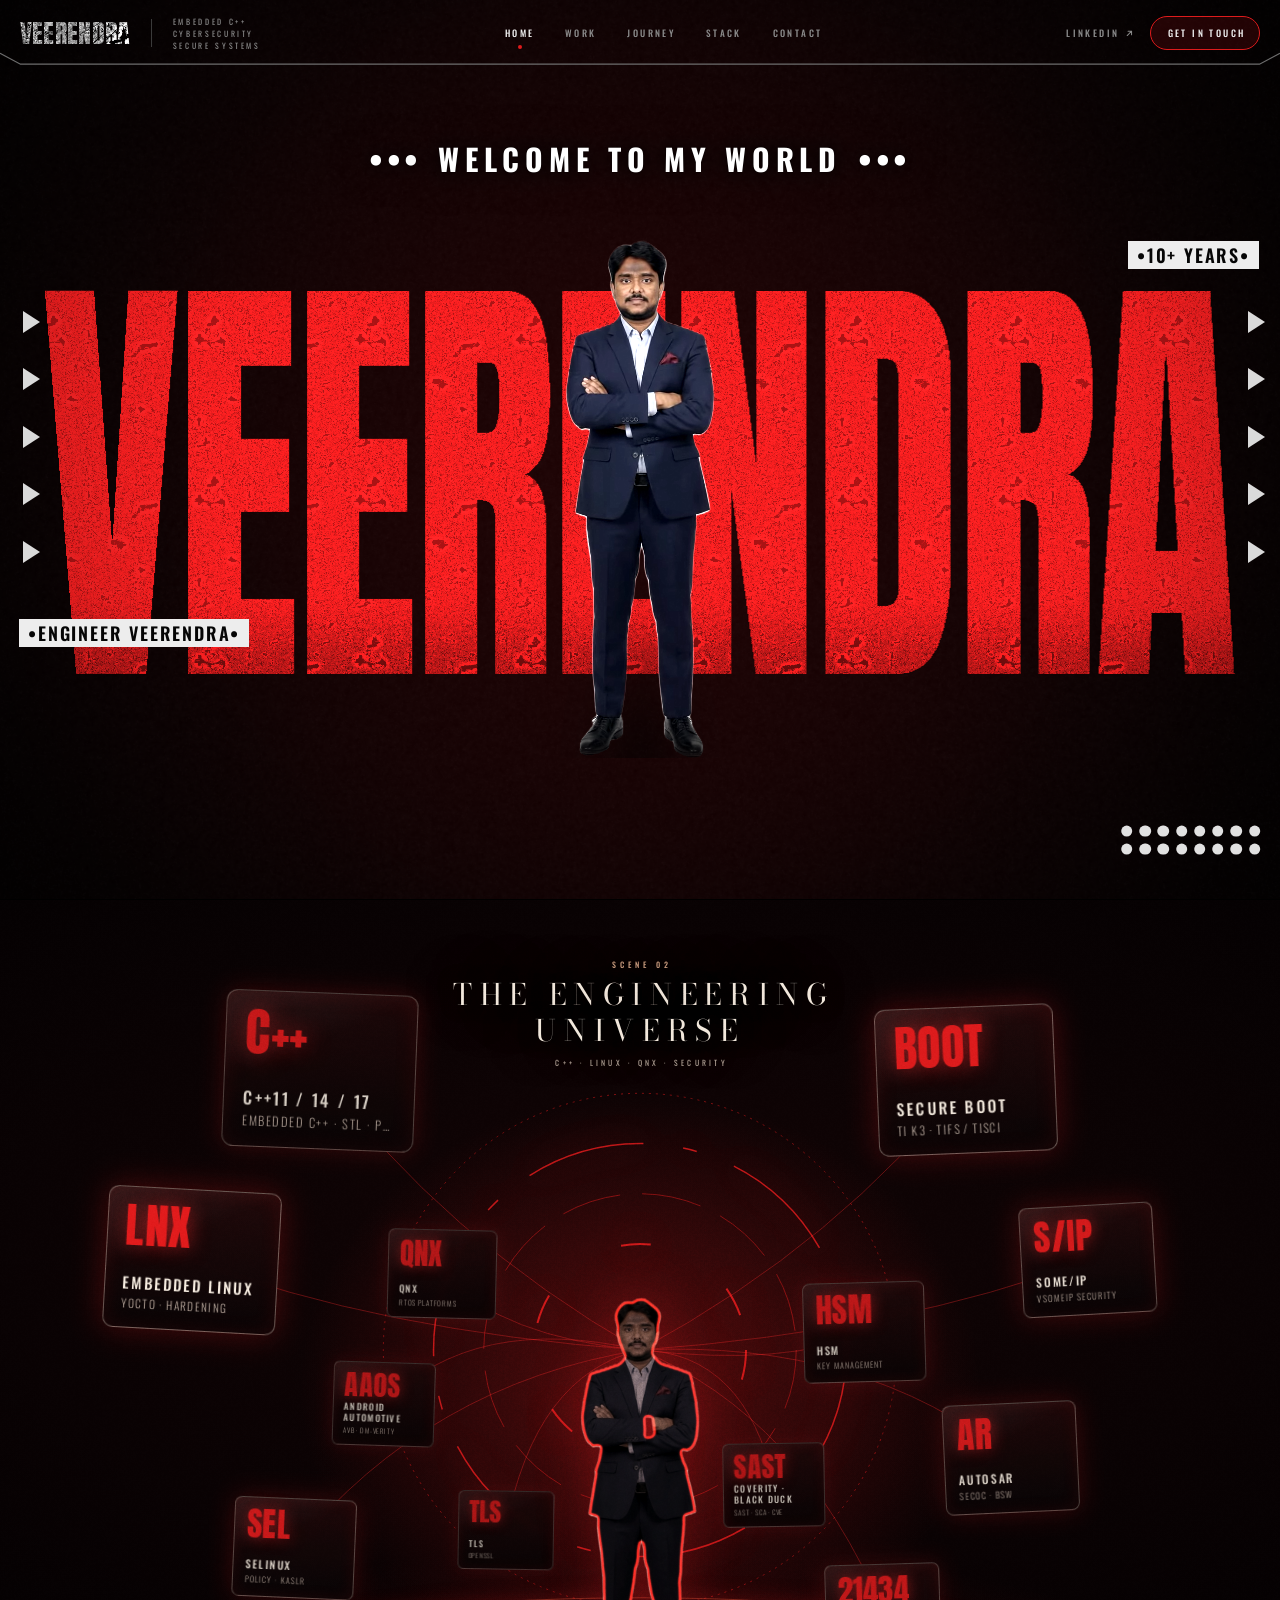
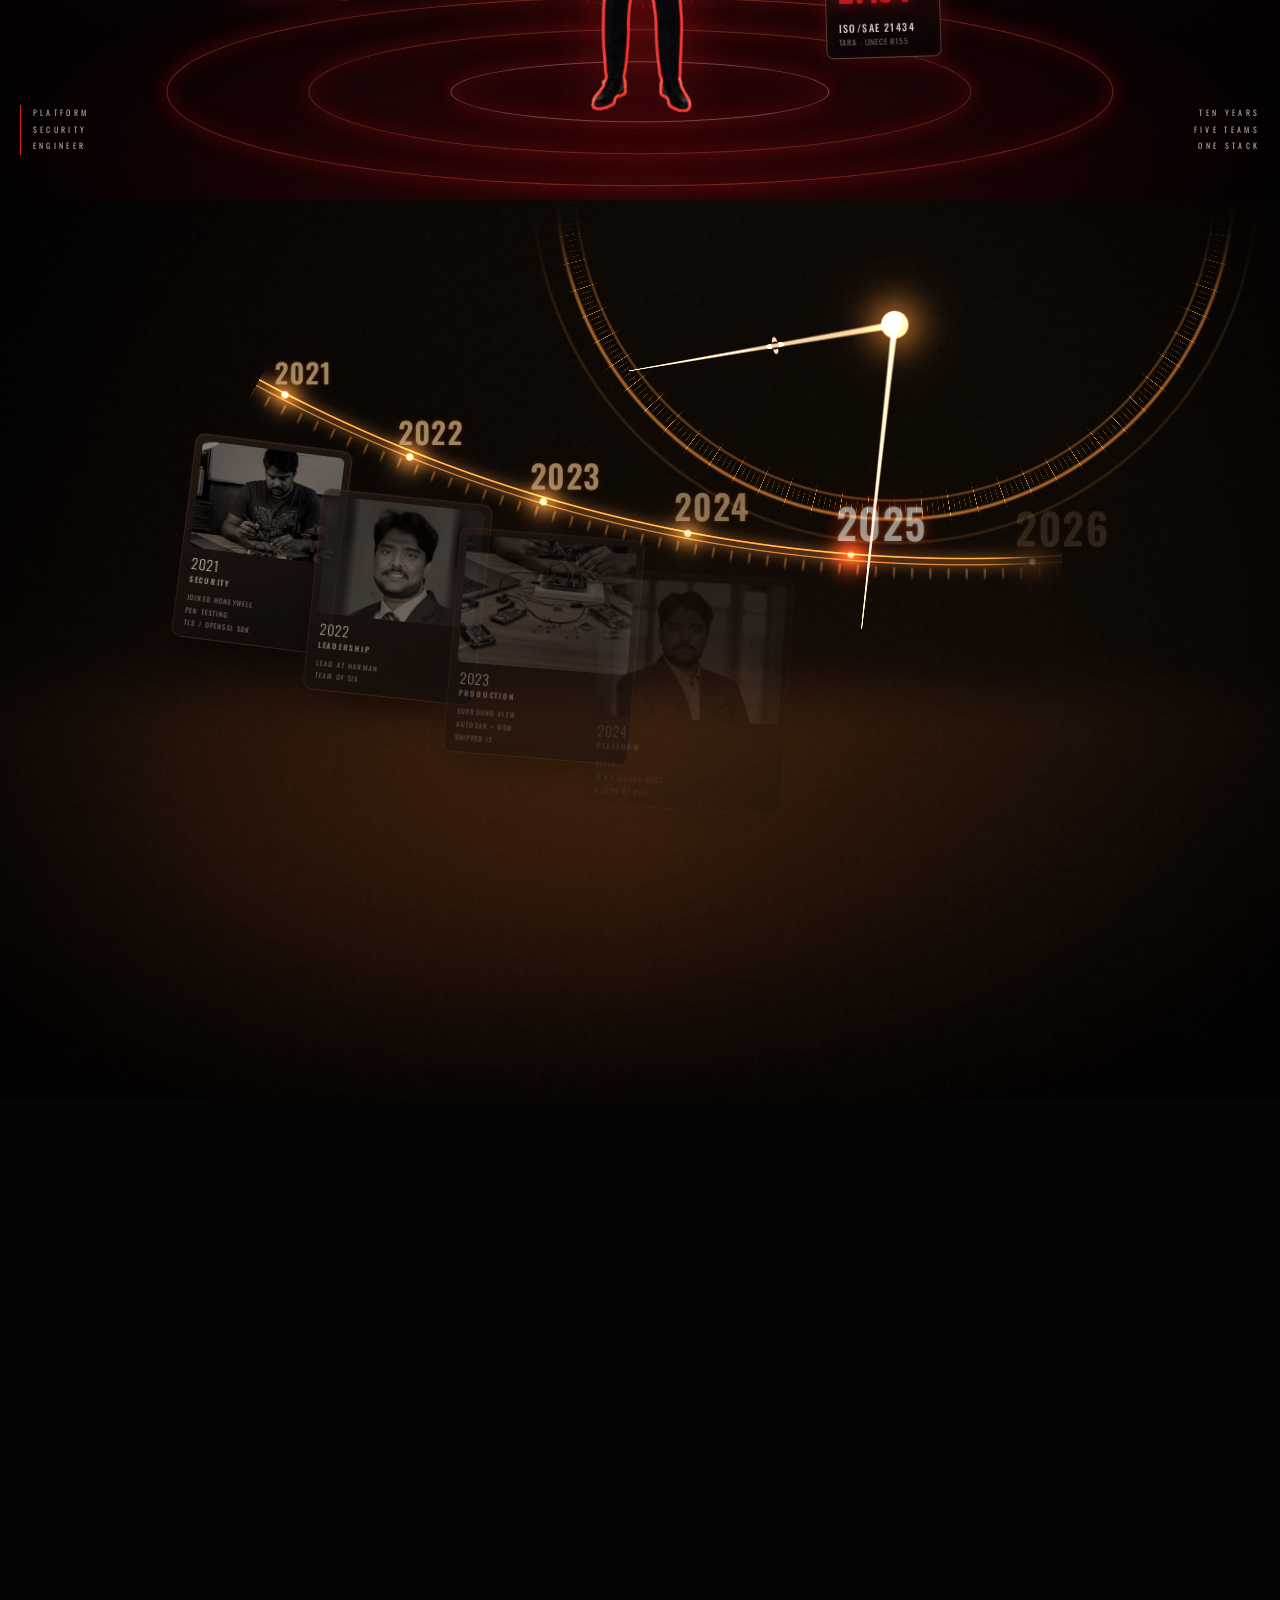
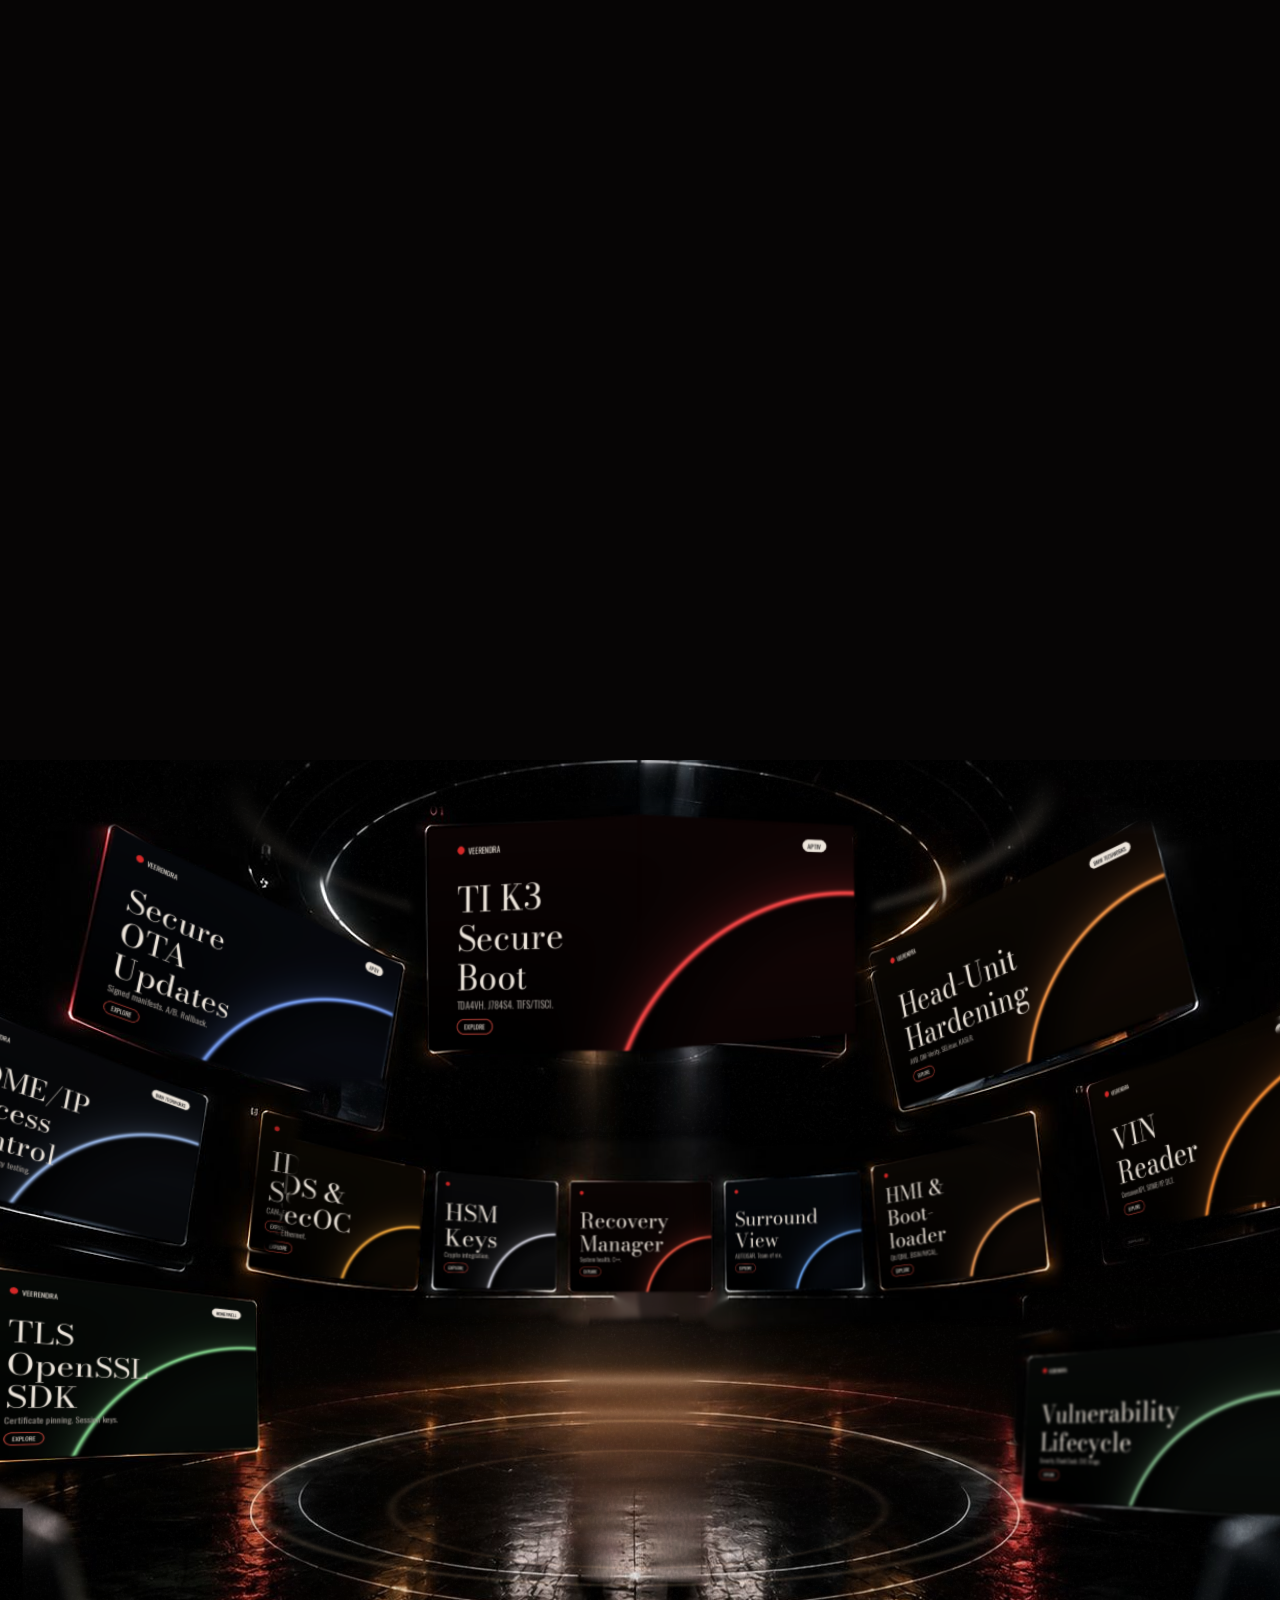
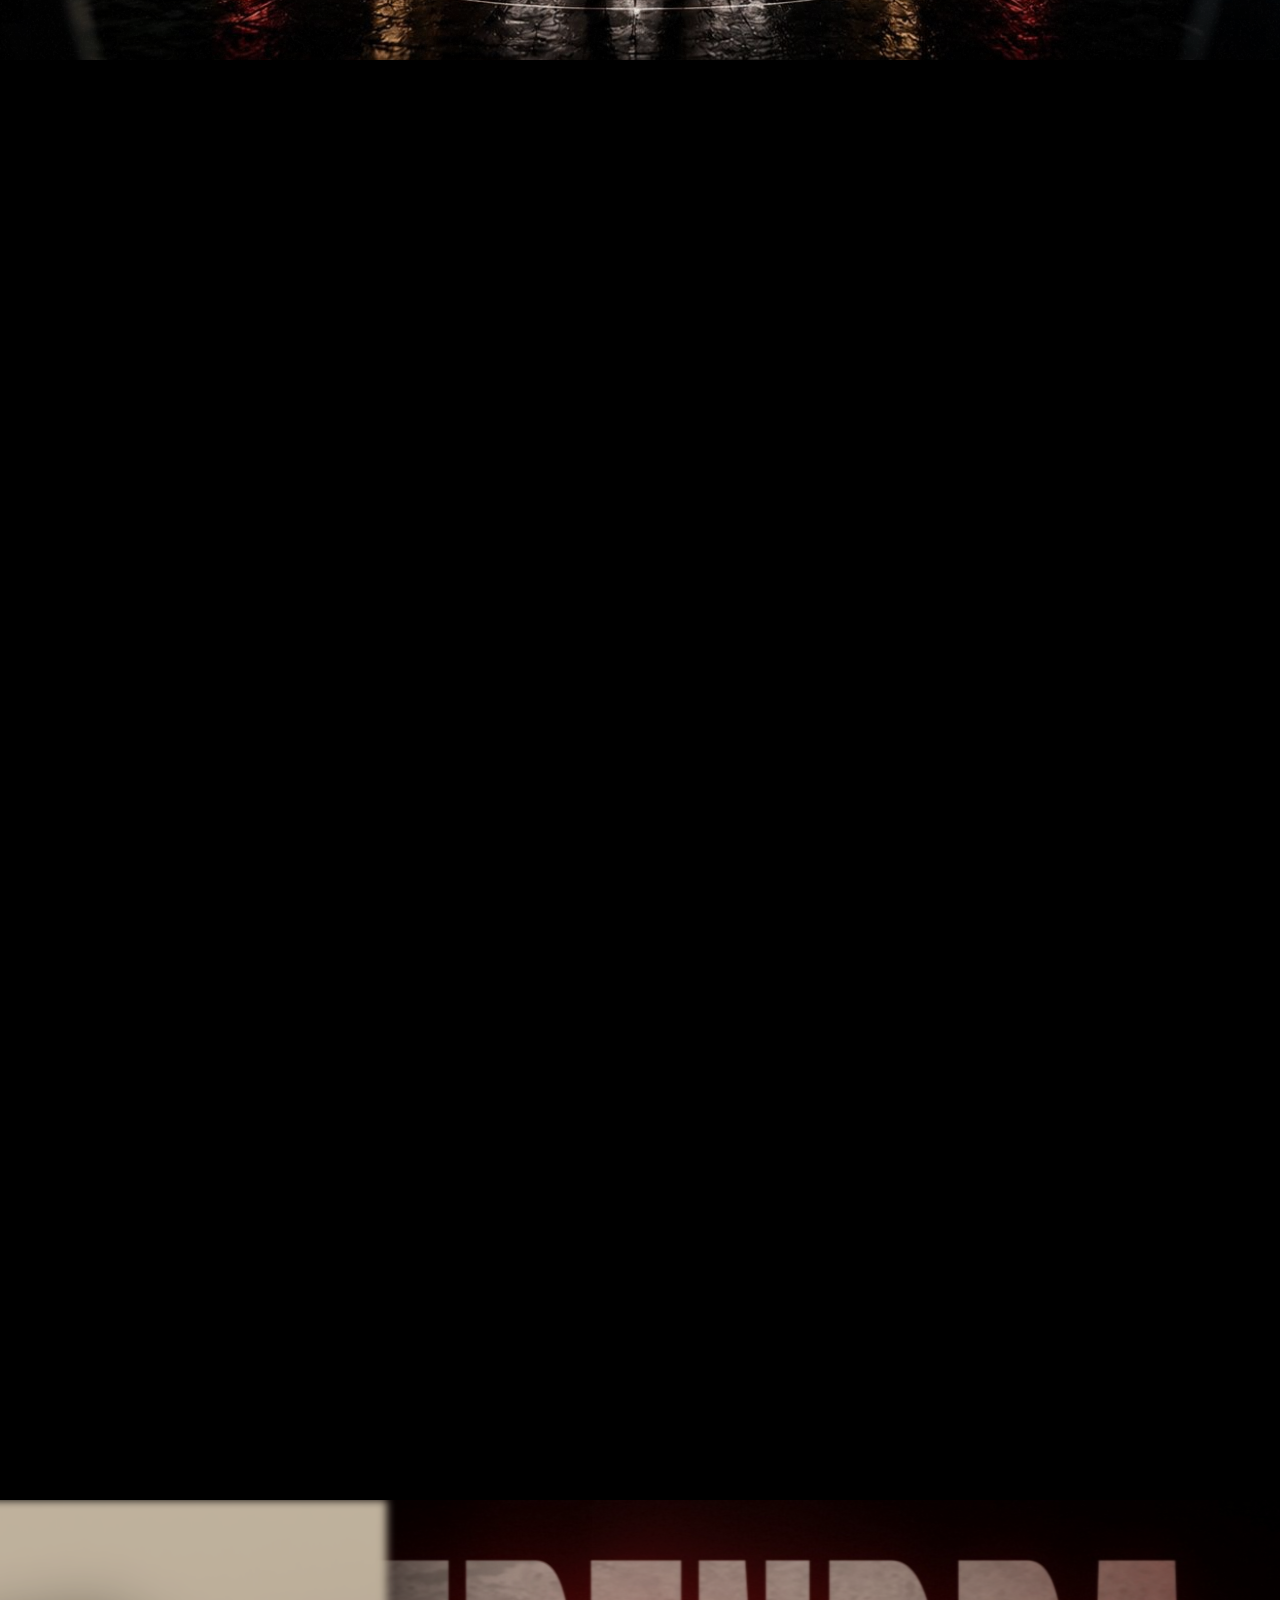
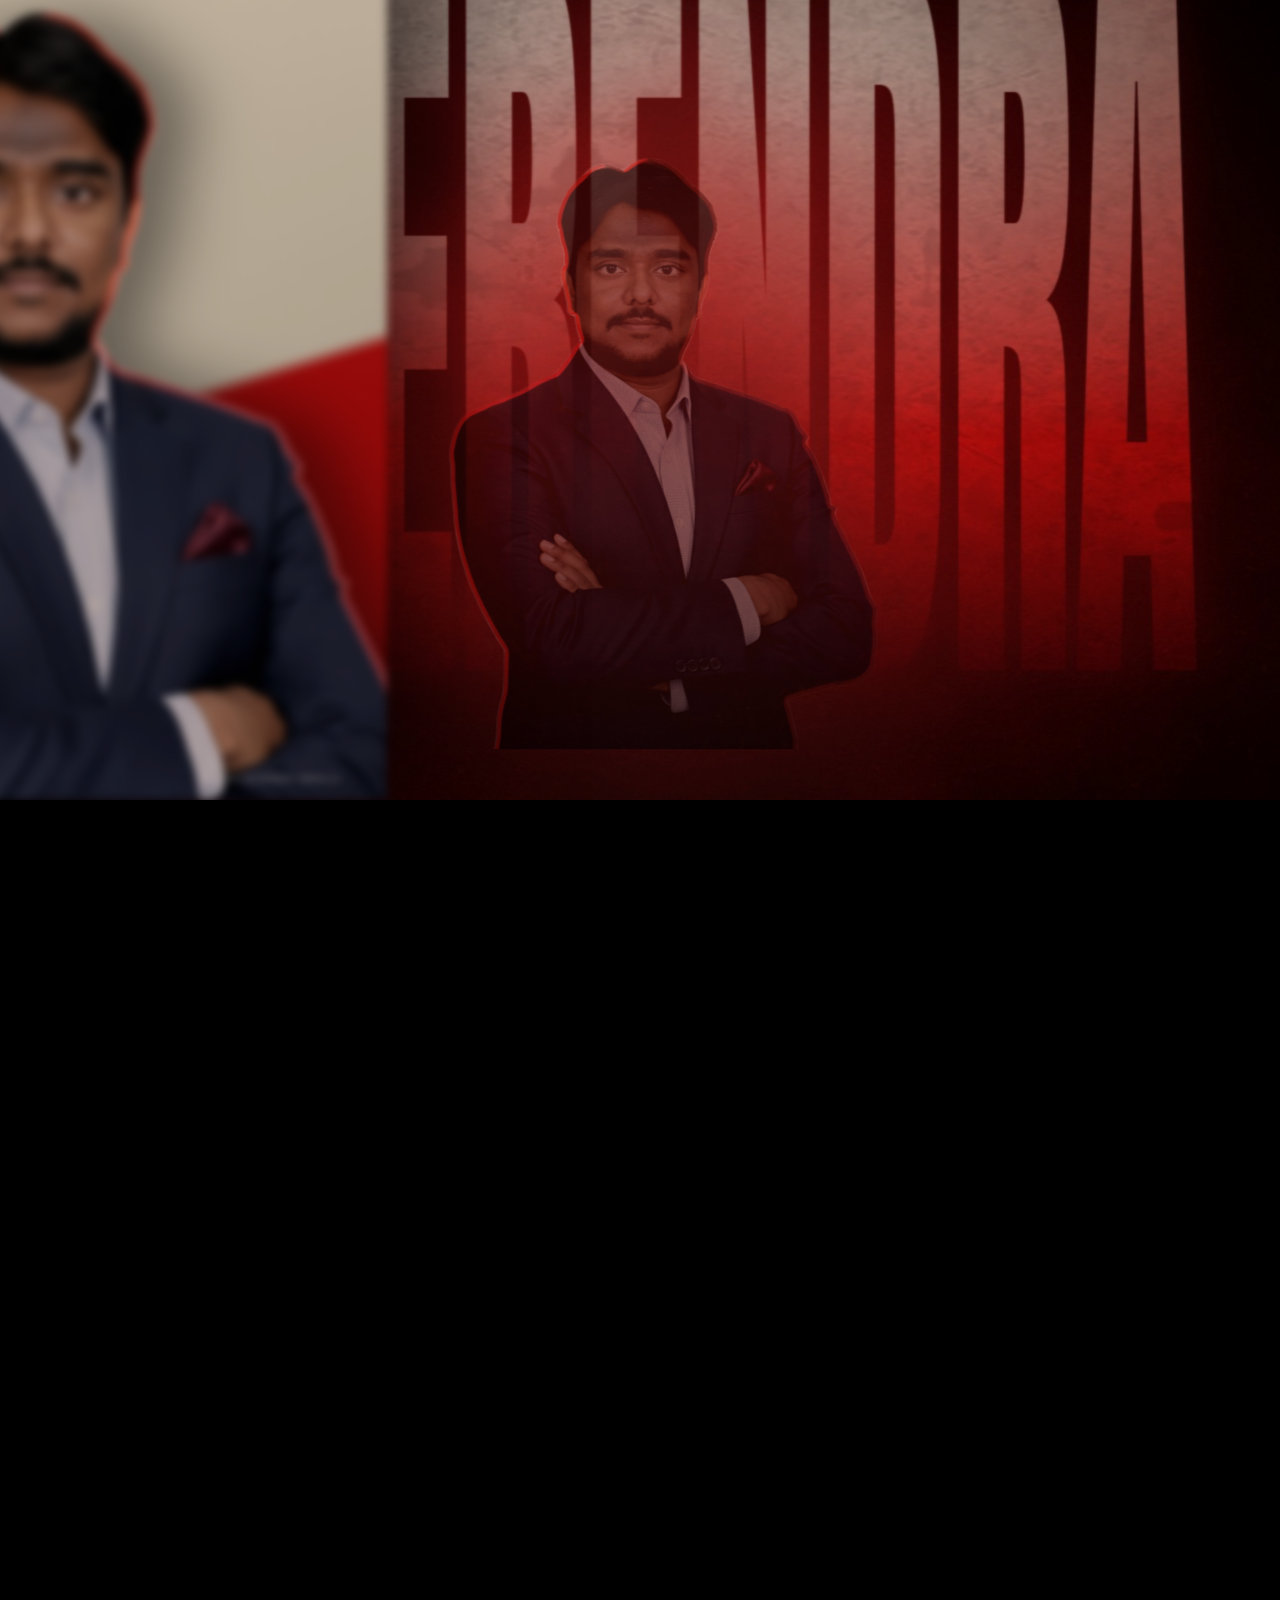
==== commit c2636512: "Fix: header nav, logo and mobile menu were not clickable Header and mobile menu were trapped inside " ====
--- a/index.html
+++ b/index.html
@@ -5,6 +5,8 @@
 <meta name="viewport" content="width=device-width, initial-scale=1, viewport-fit=cover">
 <title>VEERENDRA AMBALLA — Embedded C++ · Automotive Cybersecurity · Secure Systems</title>
 <meta name="description" content="Portfolio of Veerendra Amballa — embedded C++ and automotive cybersecurity lead. Secure boot, platform hardening, SOME/IP security, ISO/SAE 21434.">
+<meta http-equiv="Content-Security-Policy" content="default-src 'self'; script-src 'self' https://static.cloudflareinsights.com; style-src 'self' 'unsafe-inline'; img-src 'self' data: blob:; font-src 'self'; media-src 'self' blob:; connect-src 'self' https://cloudflareinsights.com https://static.cloudflareinsights.com; worker-src 'self' blob:; base-uri 'self'; form-action 'self'; object-src 'none'">
+<meta name="referrer" content="strict-origin-when-cross-origin">
 <meta name="theme-color" content="#000000">
 <link rel="canonical" href="https://veerendraamballa.com/">
 <script type="application/ld+json">
@@ -16,7 +18,6 @@
   "url": "https://veerendraamballa.com/",
   "image": "https://veerendraamballa.com/public/og.jpg",
   "jobTitle": "Embedded Software & Automotive Cybersecurity Lead",
-  "email": "mailto:reach2veerendra@gmail.com",
   "address": { "@type": "PostalAddress", "addressLocality": "Hyderabad", "addressCountry": "IN" },
   "sameAs": [ "https://www.linkedin.com/in/veerendra-amballa-807321243" ],
   "knowsAbout": [ "Embedded C++", "Automotive Cybersecurity", "Secure Boot", "HSM Key Management", "SOME/IP Security", "SELinux", "AUTOSAR", "ISO/SAE 21434", "UNECE R155", "Embedded Linux", "QNX" ]
@@ -46,43 +47,10 @@
 <div class="stage-wrap">
   <canvas id="stage" aria-hidden="true"></canvas>
 
-  <!-- ------------------------------------------------------------------ -->
-  <header class="hdr" id="hdr">
-    <svg class="hdr__rule" id="hdrRule" aria-hidden="true" preserveAspectRatio="none">
-      <polyline id="hdrRulePath" fill="none" stroke="currentColor" stroke-width="1.25"
-                vector-effect="non-scaling-stroke"/>
-    </svg>
-
-    <a class="hdr__mark" href="#" aria-label="Veerendra Amballa, home">
-      <span class="mark-word">VEERENDRA</span>
-    </a>
-
-    <span class="hdr__div" aria-hidden="true"></span>
-
-    <p class="hdr__roles">
-      <span>Embedded C++</span><span>Cybersecurity</span><span>Secure Systems</span>
-    </p>
-
-    <nav class="hdr__nav" aria-label="Primary">
-      <ul>
-        <li><a href="#" class="is-active" data-nav>Home</a></li>
-        <li><a href="#gallery" data-nav>Work</a></li>
-        <li><a href="#chrono" data-nav>Journey</a></li>
-        <li><a href="#universe" data-nav>Stack</a></li>
-        <li><a href="#fin" data-nav>Contact</a></li>
-      </ul>
-    </nav>
-
-    <div class="hdr__meta">
-      <a class="hdr__link" href="https://www.linkedin.com/in/veerendra-amballa-807321243" target="_blank" rel="me noopener">LinkedIn<svg class="ic" viewBox="0 0 12 12" aria-hidden="true"><path d="M3 9 9 3M4.2 3H9v4.8" fill="none" stroke="currentColor" stroke-width="1.4" stroke-linecap="round" stroke-linejoin="round"/></svg><span class="sr-only"> (opens in a new tab)</span></a>
-      <a class="hdr__cta" href="mailto:reach2veerendra@gmail.com">Get in touch</a>
-    </div>
-
-    <button class="hdr__burger" id="burger" aria-expanded="false" aria-controls="hdrNavMobile">
-      <span aria-hidden="true"></span><span aria-hidden="true"></span>
-      <span class="sr-only">Menu</span>
-    </button>
-  </header>
+  <!-- The header and mobile menu used to live here, inside .stage-wrap.
+       That trapped them in the stage's stacking context (z-index:1), below
+       .flow (z-index:2), so nothing in them could be clicked. They now sit
+       as direct children of <body>, just before </body>. -->
 
   <!-- ------------------------------------------------------------------ -->
   <div class="furniture" aria-hidden="true">
@@ -101,22 +69,6 @@
          navigation and fought with it -->
     <div class="grid-dots grid-dots--br" id="dotsBR"></div>
   </div>
-
-  <!-- ------------------------------------------------------------------ -->
-  <nav class="menu" id="menu" aria-label="Primary, expanded" hidden>
-    <ul>
-      <li><a href="#" class="is-active" data-nav>Home</a></li>
-      <li><a href="#gallery" data-nav>Work</a></li>
-      <li><a href="#chrono" data-nav>Journey</a></li>
-      <li><a href="#universe" data-nav>Stack</a></li>
-      <li><a href="#fin" data-nav>Contact</a></li>
-    </ul>
-    <p class="menu__contact">
-      <a class="menu__c menu__c--solid" href="mailto:reach2veerendra@gmail.com"><svg class="ic" viewBox="0 0 16 12" aria-hidden="true"><path d="M1 1h14v10H1zM1 1.5l7 5.2 7-5.2" fill="none" stroke="currentColor" stroke-width="1.3" stroke-linejoin="round"/></svg>Email me</a>
-      <a class="menu__c" href="https://www.linkedin.com/in/veerendra-amballa-807321243" target="_blank" rel="me noopener">LinkedIn<svg class="ic" viewBox="0 0 12 12" aria-hidden="true"><path d="M3 9 9 3M4.2 3H9v4.8" fill="none" stroke="currentColor" stroke-width="1.4" stroke-linecap="round" stroke-linejoin="round"/></svg></a>
-    </p>
-    <p class="menu__tag">••• Welcome to my world •••</p>
-  </nav>
 
   <!-- ------------------------------------------------------------------ -->
   <div class="boot" id="boot">
@@ -273,6 +225,63 @@
 </main>
 
 <!-- ====================================================================== -->
+<!-- Header + mobile menu — direct children of <body> so they stack ABOVE   -->
+<!-- .flow and stay clickable. .is-header / .is-menu live on <html>, so the -->
+<!-- arrival animations keep matching from here.                            -->
+<!-- ====================================================================== -->
+<header class="hdr" id="hdr">
+  <svg class="hdr__rule" id="hdrRule" aria-hidden="true" preserveAspectRatio="none">
+    <polyline id="hdrRulePath" fill="none" stroke="currentColor" stroke-width="1.25"
+              vector-effect="non-scaling-stroke"/>
+  </svg>
+
+  <a class="hdr__mark" href="#" aria-label="Veerendra Amballa, home">
+    <span class="mark-word">VEERENDRA</span>
+  </a>
+
+  <span class="hdr__div" aria-hidden="true"></span>
+
+  <p class="hdr__roles">
+    <span>Embedded C++</span><span>Cybersecurity</span><span>Secure Systems</span>
+  </p>
+
+  <nav class="hdr__nav" aria-label="Primary">
+    <ul>
+      <li><a href="#" class="is-active" data-nav>Home</a></li>
+      <li><a href="#gallery" data-nav>Work</a></li>
+      <li><a href="#chrono" data-nav>Journey</a></li>
+      <li><a href="#universe" data-nav>Stack</a></li>
+      <li><a href="#fin" data-nav>Contact</a></li>
+    </ul>
+  </nav>
+
+  <div class="hdr__meta">
+    <a class="hdr__link" href="https://www.linkedin.com/in/veerendra-amballa-807321243" target="_blank" rel="me noopener">LinkedIn<svg class="ic" viewBox="0 0 12 12" aria-hidden="true"><path d="M3 9 9 3M4.2 3H9v4.8" fill="none" stroke="currentColor" stroke-width="1.4" stroke-linecap="round" stroke-linejoin="round"/></svg><span class="sr-only"> (opens in a new tab)</span></a>
+    <a class="hdr__cta" href="#" data-u="reach2veerendra" data-d="gmail.com">Get in touch</a>
+  </div>
+
+  <button class="hdr__burger" id="burger" aria-expanded="false" aria-controls="hdrNavMobile">
+    <span aria-hidden="true"></span><span aria-hidden="true"></span>
+    <span class="sr-only">Menu</span>
+  </button>
+</header>
+
+<nav class="menu" id="menu" aria-label="Primary, expanded" hidden>
+  <ul>
+    <li><a href="#" class="is-active" data-nav>Home</a></li>
+    <li><a href="#gallery" data-nav>Work</a></li>
+    <li><a href="#chrono" data-nav>Journey</a></li>
+    <li><a href="#universe" data-nav>Stack</a></li>
+    <li><a href="#fin" data-nav>Contact</a></li>
+  </ul>
+  <p class="menu__contact">
+    <a class="menu__c menu__c--solid" href="#" data-u="reach2veerendra" data-d="gmail.com"><svg class="ic" viewBox="0 0 16 12" aria-hidden="true"><path d="M1 1h14v10H1zM1 1.5l7 5.2 7-5.2" fill="none" stroke="currentColor" stroke-width="1.3" stroke-linejoin="round"/></svg>Email me</a>
+    <a class="menu__c" href="https://www.linkedin.com/in/veerendra-amballa-807321243" target="_blank" rel="me noopener">LinkedIn<svg class="ic" viewBox="0 0 12 12" aria-hidden="true"><path d="M3 9 9 3M4.2 3H9v4.8" fill="none" stroke="currentColor" stroke-width="1.4" stroke-linecap="round" stroke-linejoin="round"/></svg></a>
+  </p>
+  <p class="menu__tag">••• Welcome to my world •••</p>
+</nav>
+
+<!-- ====================================================================== -->
 <footer class="fin" id="fin" aria-label="Closing">
   <div class="fin__pin">
   <h2 class="sr-only">Veerendra Amballa</h2>
@@ -305,11 +314,11 @@
       <h3 class="fin__ctaHead">Let&rsquo;s <br>talk.</h3>
       <p class="fin__ctaSub">Embedded C++, platform security and secure boot.<br>Based in Hyderabad, India.</p>
       <div class="fin__ctaRow">
-        <a class="btn btn--solid" href="mailto:reach2veerendra@gmail.com"><svg class="ic" viewBox="0 0 16 12" aria-hidden="true"><path d="M1 1h14v10H1zM1 1.5l7 5.2 7-5.2" fill="none" stroke="currentColor" stroke-width="1.3" stroke-linejoin="round"/></svg><span>reach2veerendra@gmail.com</span></a>
+        <a class="btn btn--solid" href="#" data-u="reach2veerendra" data-d="gmail.com"><svg class="ic" viewBox="0 0 16 12" aria-hidden="true"><path d="M1 1h14v10H1zM1 1.5l7 5.2 7-5.2" fill="none" stroke="currentColor" stroke-width="1.3" stroke-linejoin="round"/></svg><span data-u="reach2veerendra" data-d="gmail.com" data-show></span></a>
         <a class="btn btn--line" href="https://www.linkedin.com/in/veerendra-amballa-807321243" target="_blank" rel="me noopener"><span>LinkedIn</span><svg class="ic" viewBox="0 0 12 12" aria-hidden="true"><path d="M3 9 9 3M4.2 3H9v4.8" fill="none" stroke="currentColor" stroke-width="1.4" stroke-linecap="round" stroke-linejoin="round"/></svg><span class="sr-only"> (opens in a new tab)</span></a>
       </div>
       <p class="fin__ctaCopy">
-        <button type="button" class="copy" data-copy="reach2veerendra@gmail.com">Copy email address</button>
+        <button type="button" class="copy" data-u="reach2veerendra" data-d="gmail.com">Copy email address</button>
         <span class="copy__status" role="status" aria-live="polite"></span>
       </p>
     </div>
@@ -317,7 +326,7 @@
   </figure>
 
   <div class="fin__bar">
-    <a href="mailto:reach2veerendra@gmail.com">reach2veerendra@gmail.com</a>
+    <a href="#" data-u="reach2veerendra" data-d="gmail.com" data-show></a>
     <nav class="fin__soc" aria-label="Social">
       <a href="https://www.linkedin.com/in/veerendra-amballa-807321243" rel="me noopener" target="_blank">LinkedIn</a>
     </nav>
@@ -328,7 +337,7 @@
 
 <!-- contact stays one click away between the hero and the finale -->
 <aside class="dock" id="dock" aria-label="Contact" hidden>
-  <a class="dock__btn dock__btn--solid" href="mailto:reach2veerendra@gmail.com" aria-label="Email Veerendra"><svg class="ic" viewBox="0 0 16 12" aria-hidden="true"><path d="M1 1h14v10H1zM1 1.5l7 5.2 7-5.2" fill="none" stroke="currentColor" stroke-width="1.3" stroke-linejoin="round"/></svg><span>Email</span></a>
+  <a class="dock__btn dock__btn--solid" href="#" data-u="reach2veerendra" data-d="gmail.com" aria-label="Email Veerendra"><svg class="ic" viewBox="0 0 16 12" aria-hidden="true"><path d="M1 1h14v10H1zM1 1.5l7 5.2 7-5.2" fill="none" stroke="currentColor" stroke-width="1.3" stroke-linejoin="round"/></svg><span>Email</span></a>
   <a class="dock__btn" href="https://www.linkedin.com/in/veerendra-amballa-807321243" target="_blank" rel="me noopener" aria-label="Veerendra on LinkedIn, opens in a new tab"><span>LinkedIn</span><svg class="ic" viewBox="0 0 12 12" aria-hidden="true"><path d="M3 9 9 3M4.2 3H9v4.8" fill="none" stroke="currentColor" stroke-width="1.4" stroke-linecap="round" stroke-linejoin="round"/></svg></a>
 </aside>
 
--- a/src/styles/app.bundle.css
+++ b/src/styles/app.bundle.css
@@ -1,6 +1,6 @@
 /* app.css */
 /* ==========================================================================
-   GIREESH — hero
+   VEERENDRA — hero
    The artwork itself (background, wordmark, the three people) is drawn on the
    WebGL canvas. Everything in this file is the furniture layered over it:
    header, welcome strip, chips, arrows, dot grids.
@@ -100,16 +100,26 @@
    ========================================================================== */
 
 .hdr {
-  position: absolute; top: 0; left: 0; right: 0;
+  position: fixed; top: 0; left: 0; right: 0;
   height: var(--hdr-h);
   display: flex;
   align-items: center;
   gap: clamp(12px, 1.6vw, 26px);
   padding: 0 var(--edge);
-  z-index: 20;
+  z-index: 40;            /* above .flow (z-index:2) so the nav is clickable */
   pointer-events: none;
+  transition: opacity .4s ease, transform .4s ease;
 }
 .hdr > * { pointer-events: auto; }
+
+/* The header belongs to the hero. Once the hero has scrolled fully past, lift
+   it out of the way so it never floats over the later scenes or blocks a tap
+   there. .past-hero is toggled on <html> by the hero-spacer observer. */
+.past-hero .hdr {
+  opacity: 0;
+  transform: translateY(-120%);
+  pointer-events: none;
+}
 
 .hdr__rule {
   position: absolute; left: 0; right: 0; top: 0;
@@ -391,8 +401,8 @@
    ========================================================================== */
 
 .menu {
-  position: absolute; inset: 0;
-  z-index: 18;
+  position: fixed; inset: 0;
+  z-index: 90;           /* above .flow and .hdr so the open sheet owns taps */
   display: grid;
   place-content: center;
   gap: 8px;
@@ -531,6 +541,31 @@
     transition-duration: .01ms !important;
     transition-delay: 0ms !important;
   }
+}
+
+/* ----------------------------------------------------------------------------
+   Touch targets — give every header control a >=44px hit area (WCAG 2.5.8)
+   via a transparent overlay. It is absolutely positioned, so it changes no
+   layout and nothing visual; width:100% keeps it clear of horizontal
+   neighbours while the height grows into the header's own whitespace.
+   ---------------------------------------------------------------------------- */
+.hdr__mark, .hdr__burger { position: relative; }
+.hdr__mark::after,
+.hdr__nav a::before {
+  content: '';
+  position: absolute;
+  left: 50%; top: 50%;
+  transform: translate(-50%, -50%);
+  width: 100%;
+  height: 44px;
+}
+.hdr__burger::after {
+  content: '';
+  position: absolute;
+  left: 50%; top: 50%;
+  transform: translate(-50%, -50%);
+  width: 44px;
+  height: 44px;
 }
 
 
@@ -1451,14 +1486,14 @@
 /* ==========================================================================
    The finale — the closing shot.
    Deep black + dark red + crimson + cream. The furnace canvas sits behind a
-   giant GIREESH set in real type (Anton, stretched to the reference's
+   giant VEERENDRA set in real type (Anton, stretched to the reference's
    ultra-tall poster proportions, wearing the extracted grunge), the man's
    canvas rides in front of the title, and the editorial captions + the quiet
    functional row hold the edges.
    ========================================================================== */
 
 /* Two frames of one closing scene: the pinned stage holds frame 1 (the
-   GIREESH composition) while the extra scroll room drives frame 2 sliding in
+   VEERENDRA composition) while the extra scroll room drives frame 2 sliding in
    from the left over it. */
 .fin {
   position: relative;
@@ -1970,3 +2005,17 @@
    and leave phones to the menu, which carries both actions */
 @media (max-width: 1120px) { .hdr__link { display: none; } }
 @media (max-width: 760px) { .hdr__meta { display: none; } }
+
+/* >=44px touch targets for the finale copy button and footer row, via a
+   transparent overlay (no layout or visual change; vertical only, so the
+   spaced-out row never overlaps horizontally). */
+.copy, .fin__bar a { position: relative; }
+.copy::after,
+.fin__bar a::after {
+  content: '';
+  position: absolute;
+  left: 50%; top: 50%;
+  transform: translate(-50%, -50%);
+  width: 100%;
+  height: 44px;
+}
